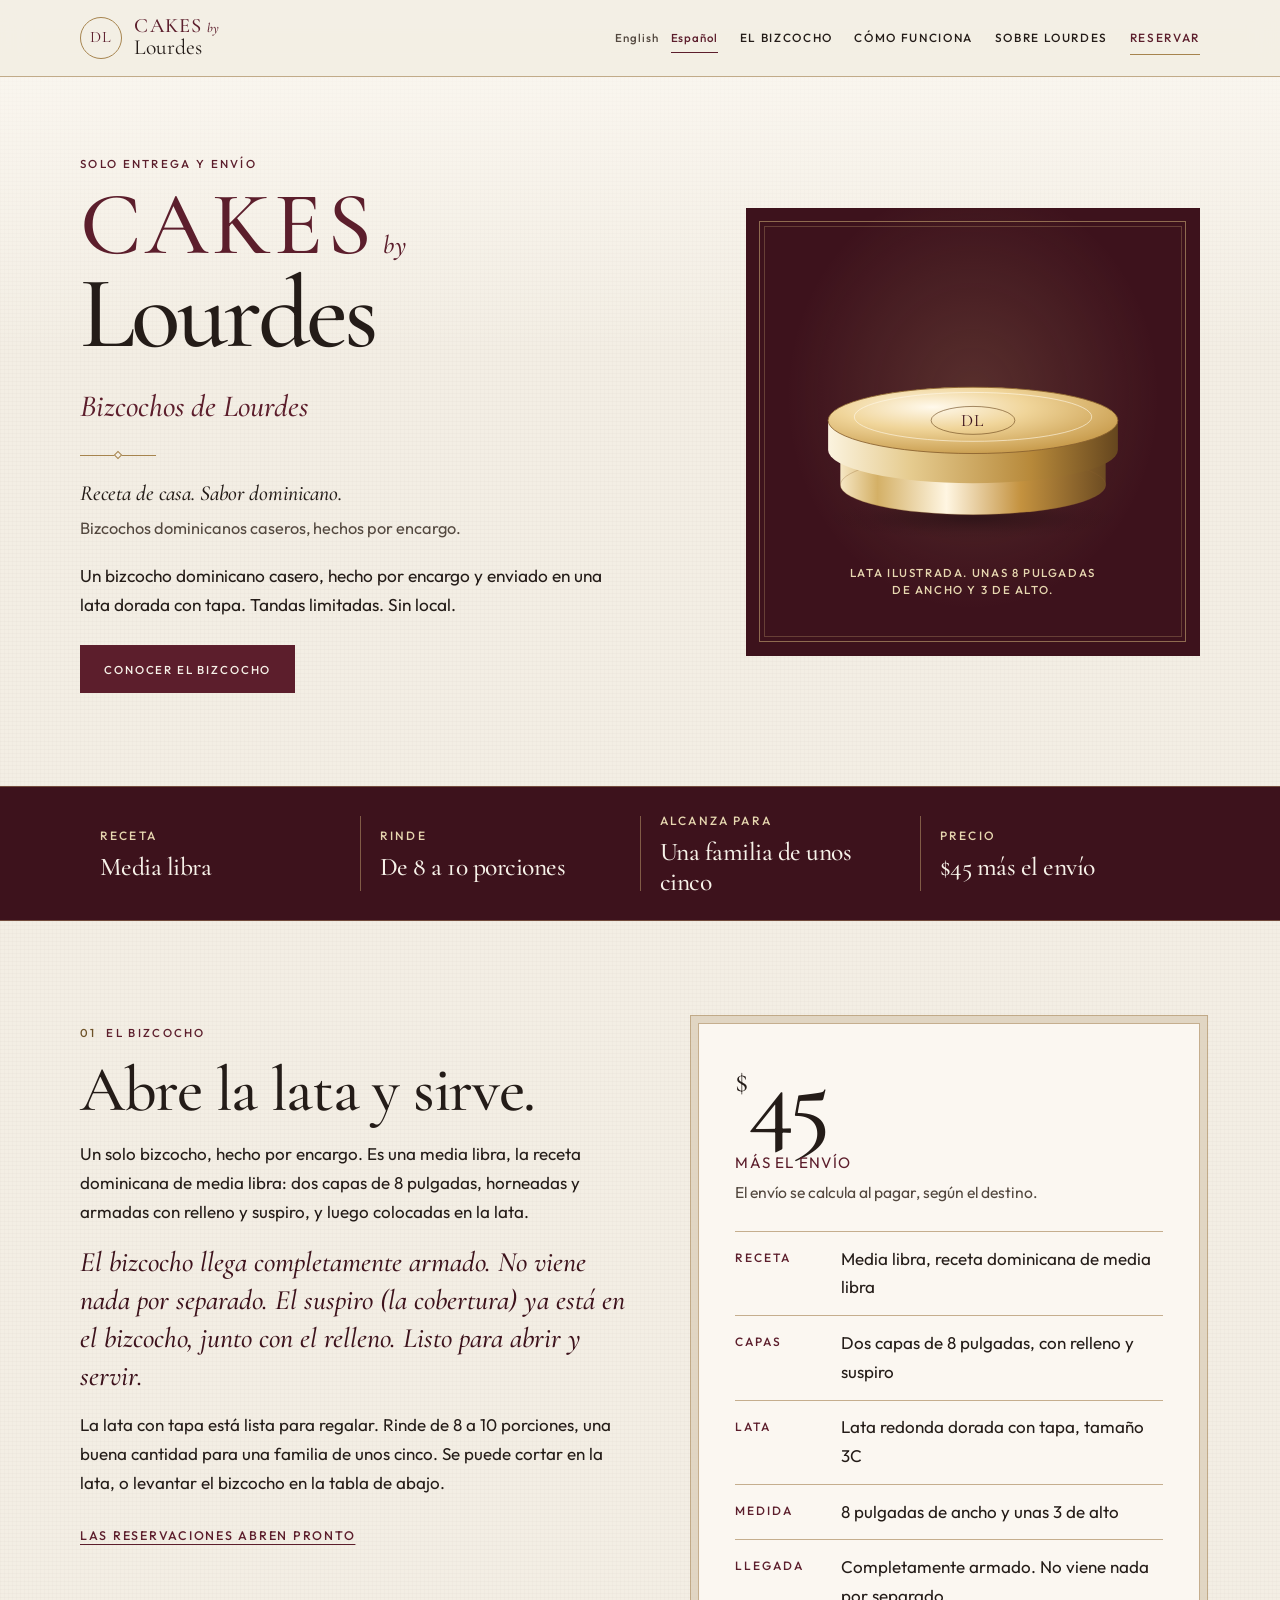
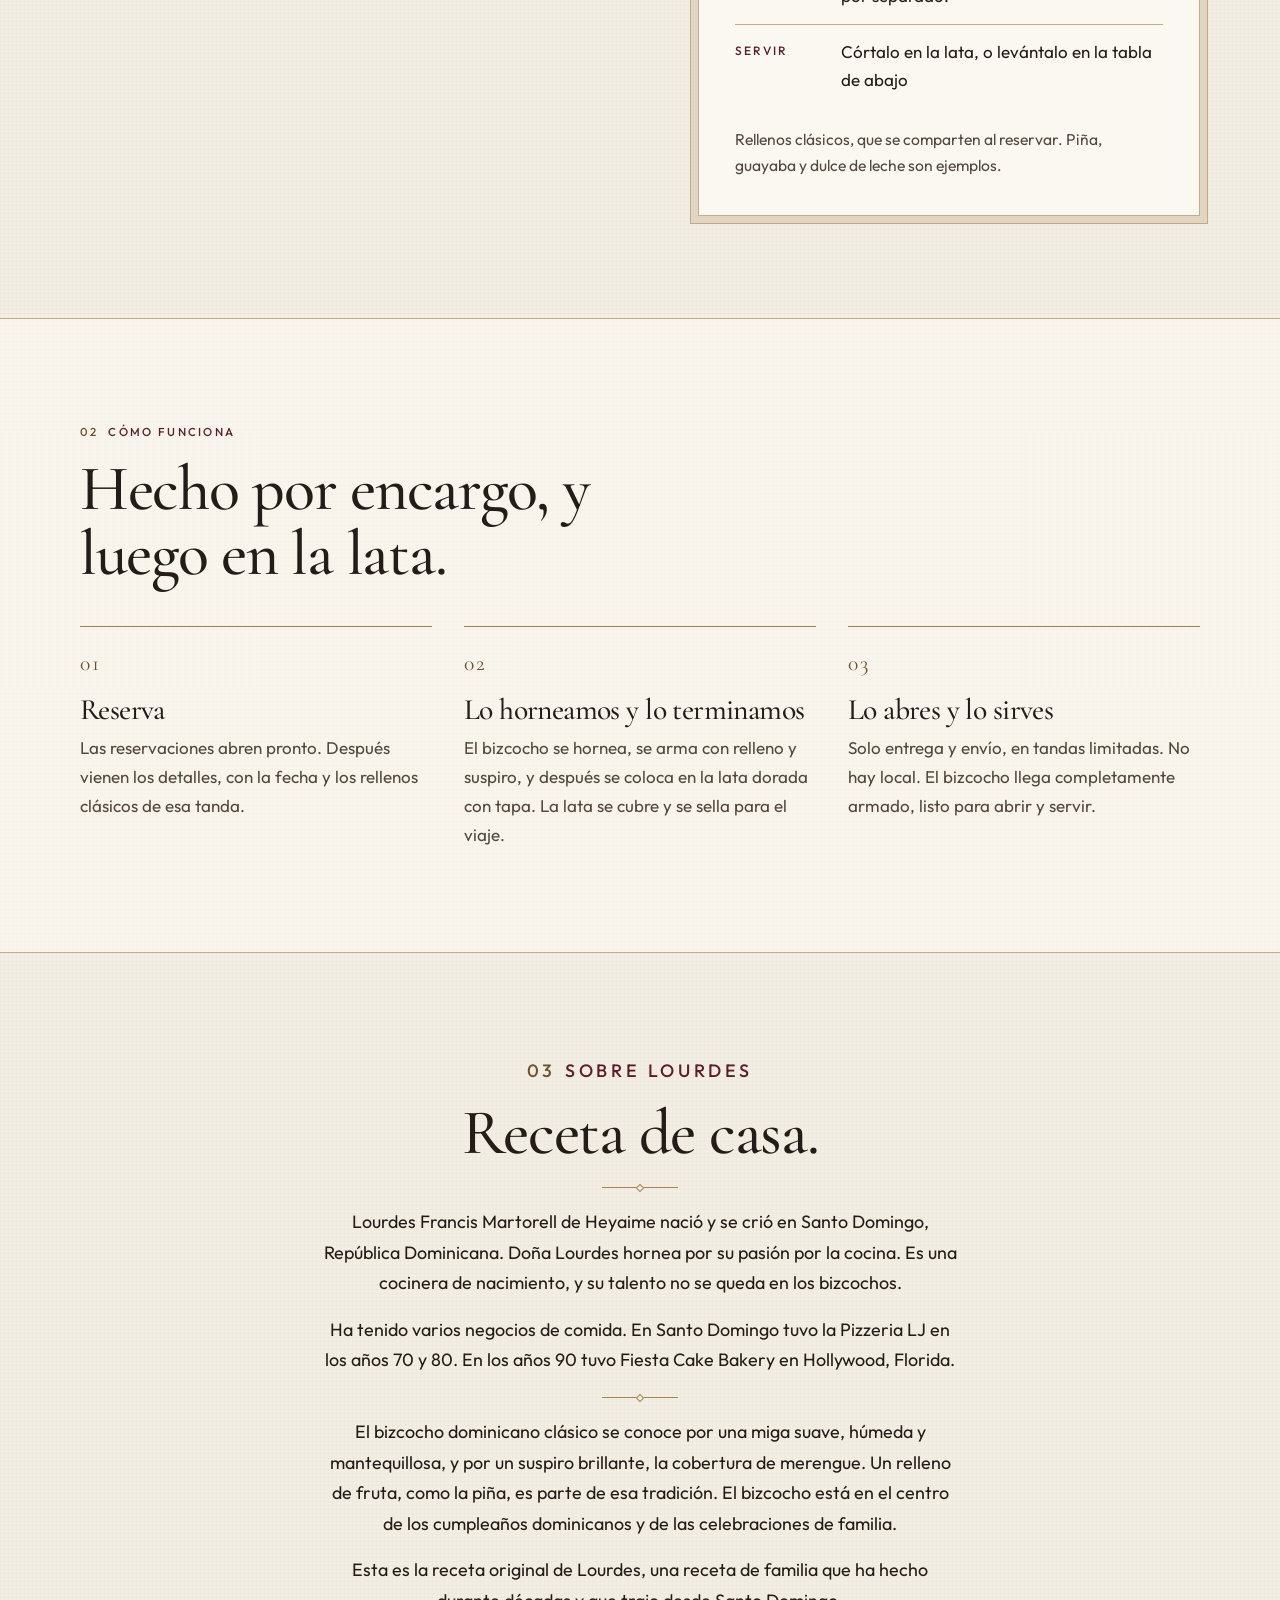
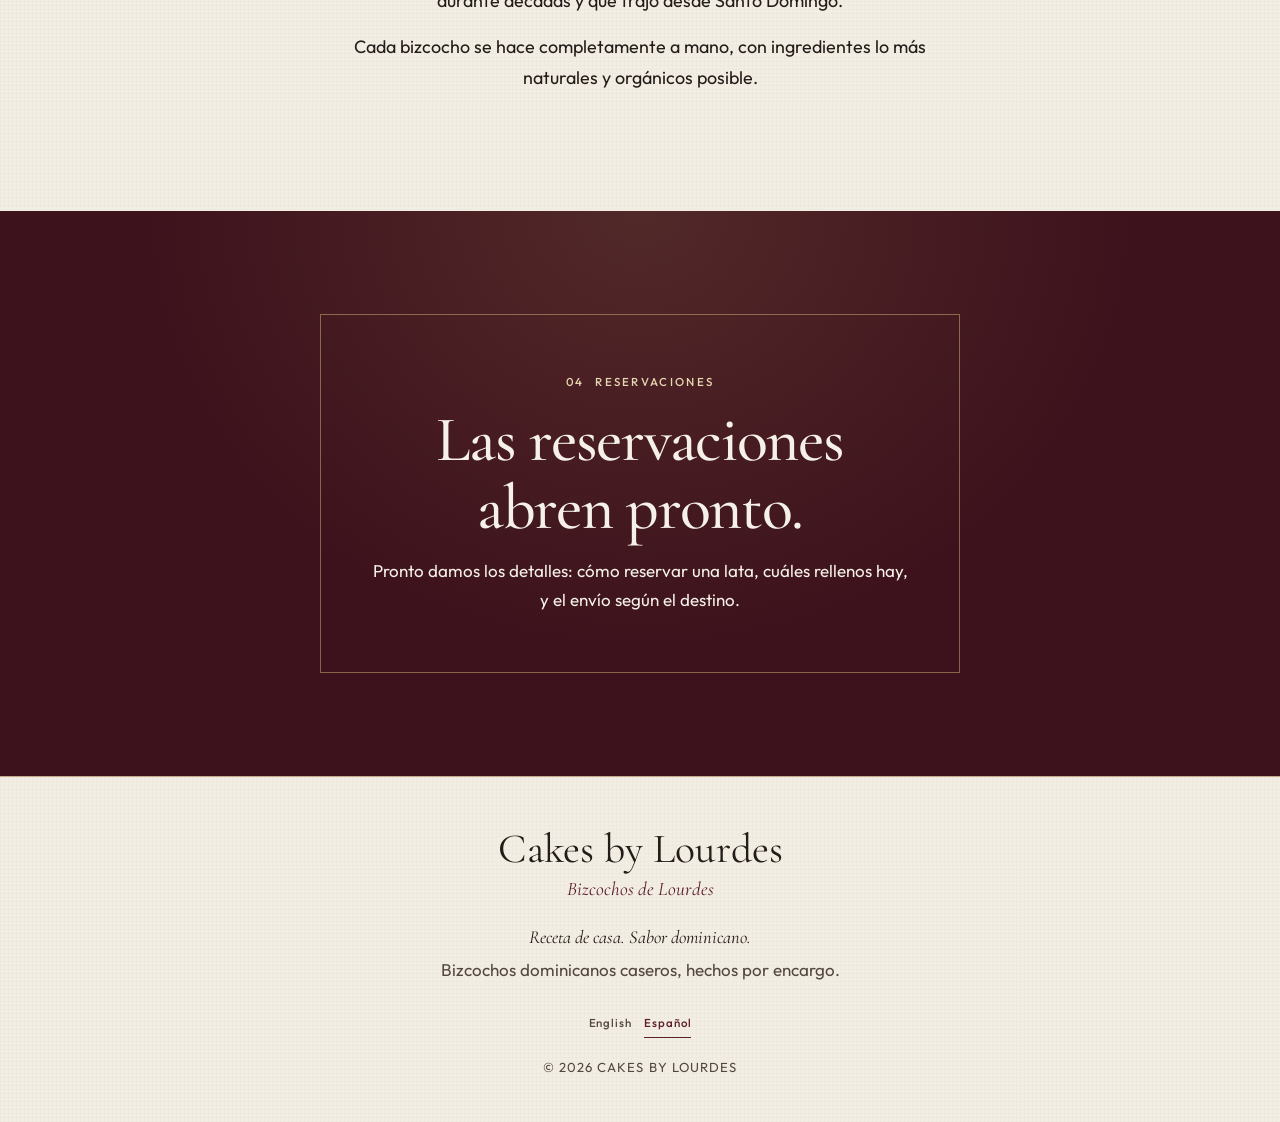
==== es/index.html @ 4746d057 "Let the handmade line follow the recipe without repeating it. The earlier 'family recipe, made with " ====
<!DOCTYPE html>
<html lang="es">
<head>
  <meta charset="utf-8">
  <meta name="viewport" content="width=device-width, initial-scale=1">
  <title>Cakes by Lourdes | Bizcochos dominicanos caseros</title>
  <meta name="description" content="Bizcochos dominicanos caseros, hechos por encargo. Una media libra llega completamente armada en una lata dorada con tapa. $45 más el envío.">
  <link rel="canonical" href="https://cakesbylourdes.salimheyaime.com/es/">
  <link rel="alternate" hreflang="en" href="https://cakesbylourdes.salimheyaime.com/">
  <link rel="alternate" hreflang="es" href="https://cakesbylourdes.salimheyaime.com/es/">
  <link rel="alternate" hreflang="x-default" href="https://cakesbylourdes.salimheyaime.com/">
  <meta property="og:type" content="website">
  <meta property="og:locale" content="es_US">
  <meta property="og:locale:alternate" content="en_US">
  <meta property="og:site_name" content="Cakes by Lourdes">
  <meta property="og:title" content="Cakes by Lourdes">
  <meta property="og:description" content="Bizcochos dominicanos caseros, hechos por encargo. Una media libra llega completamente armada en una lata dorada con tapa. $45 más el envío.">
  <meta property="og:url" content="https://cakesbylourdes.salimheyaime.com/es/">
  <meta property="og:image" content="https://cakesbylourdes.salimheyaime.com/og.png">
  <meta property="og:image:width" content="1200">
  <meta property="og:image:height" content="630">
  <meta property="og:image:alt" content="Cakes by Lourdes, en letra serif sobre una tarjeta color crema y vino. No es una fotografía.">
  <meta name="twitter:card" content="summary_large_image">
  <meta name="twitter:title" content="Cakes by Lourdes">
  <meta name="twitter:description" content="Bizcochos dominicanos caseros, hechos por encargo. Una media libra llega completamente armada en una lata dorada con tapa. $45 más el envío.">
  <meta name="twitter:image" content="https://cakesbylourdes.salimheyaime.com/og.png">
  <meta name="twitter:image:alt" content="Cakes by Lourdes, en letra serif sobre una tarjeta color crema y vino. No es una fotografía.">
  <meta name="theme-color" content="#3d121c">
  <link rel="icon" href="../favicon.svg" type="image/svg+xml">
  <link rel="icon" href="../favicon-32.png" type="image/png" sizes="32x32">
  <link rel="apple-touch-icon" href="../apple-touch-icon.png">
  <link rel="preconnect" href="https://fonts.googleapis.com">
  <link rel="preconnect" href="https://fonts.gstatic.com" crossorigin>
  <link href="https://fonts.googleapis.com/css2?family=Cormorant+Garamond:ital,wght@0,500;0,600;1,500;1,600&family=Outfit:wght@400;500&display=swap" rel="stylesheet">
  <link rel="stylesheet" href="../styles.css">
  <script>document.documentElement.classList.add("js");</script>
</head>
<body>
  <a class="skip" href="#top">Saltar al contenido</a>

  <header class="site-header">
    <div class="wrap header-inner">
      <a class="brand" href="#top">
        <span class="monogram" aria-hidden="true">DL</span>
        <span class="brand-text">
          <span class="brand-kicker"><span class="brand-cakes">Cakes</span> <span class="brand-by">by</span></span>
          <span class="brand-name">Lourdes</span>
        </span>
      </a>
      <nav class="lang-switch" aria-label="Idioma">
        <a href="/" hreflang="en" lang="en">English</a>
        <a href="/es/" hreflang="es" lang="es" aria-current="page">Español</a>
      </nav>
      <button class="nav-toggle" type="button" aria-expanded="false" aria-controls="site-nav">
        <span class="sr-only">Menú</span>
        <svg class="icon-open" viewBox="0 0 24 24" aria-hidden="true">
          <path d="M4 7h16M4 12h16M4 17h16" fill="none" stroke="currentColor" stroke-width="1.4" stroke-linecap="round"/>
        </svg>
        <svg class="icon-close" viewBox="0 0 24 24" aria-hidden="true">
          <path d="M6 6l12 12M18 6L6 18" fill="none" stroke="currentColor" stroke-width="1.4" stroke-linecap="round"/>
        </svg>
      </button>
      <nav id="site-nav" class="site-nav" aria-label="Principal">
        <a href="#cake">El bizcocho</a>
        <a href="#how">Cómo funciona</a>
        <a href="#story">Sobre Lourdes</a>
        <a href="#reserve">Reservar</a>
      </nav>
    </div>
  </header>

  <main id="top" tabindex="-1">
    <section class="hero" aria-labelledby="hero-title">
      <div class="wrap hero-grid">
        <div class="hero-copy">
          <p class="eyebrow">Solo entrega y envío</p>
          <h1 id="hero-title">
            <span class="h1-kicker"><span class="h1-cakes">Cakes</span> <span class="h1-by">by</span></span>
            <span class="h1-name">Lourdes</span>
          </h1>
          <p class="hero-es">Bizcochos de Lourdes</p>
          <div class="rule rule-start" aria-hidden="true"><span></span></div>
          <p class="tagline">
            <span>Receta de casa. Sabor dominicano.</span>
            <span>Bizcochos dominicanos caseros, hechos por encargo.</span>
          </p>
          <p class="lead">Un bizcocho dominicano casero, hecho por encargo y enviado en una lata dorada con tapa. Tandas limitadas. Sin local.</p>
          <p class="hero-cta">
            <a class="btn" href="#cake">Conocer el bizcocho</a>
          </p>
        </div>

        <figure class="tin-stage">
          <svg class="tin" viewBox="0 0 440 320" aria-hidden="true">
            <defs>
              <radialGradient id="ground" cx="50%" cy="50%" r="50%">
                <stop offset="0%" stop-color="#14080c" stop-opacity="0.45"/>
                <stop offset="72%" stop-color="#14080c" stop-opacity="0.06"/>
                <stop offset="100%" stop-color="#14080c" stop-opacity="0"/>
              </radialGradient>
              <linearGradient id="wall" x1="0" y1="0" x2="1" y2="0">
                <stop offset="0%" stop-color="#f6e7c4"/>
                <stop offset="14%" stop-color="#d4b066"/>
                <stop offset="40%" stop-color="#fff6e2"/>
                <stop offset="68%" stop-color="#c4923f"/>
                <stop offset="100%" stop-color="#6d4c22"/>
              </linearGradient>
              <linearGradient id="lidWall" x1="0" y1="0" x2="1" y2="0">
                <stop offset="0%" stop-color="#fbf3df"/>
                <stop offset="28%" stop-color="#e6cc90"/>
                <stop offset="70%" stop-color="#b7893a"/>
                <stop offset="100%" stop-color="#65461e"/>
              </linearGradient>
              <radialGradient id="lidFace" cx="36%" cy="30%" r="78%">
                <stop offset="0%" stop-color="#fff9ec"/>
                <stop offset="42%" stop-color="#f0d59a"/>
                <stop offset="100%" stop-color="#c49645"/>
              </radialGradient>
            </defs>
            <ellipse cx="220" cy="274" rx="170" ry="24" fill="url(#ground)"/>
            <path d="M68 188 A152 34 0 0 1 372 188 L372 236 A152 34 0 0 1 68 236 Z" fill="url(#wall)"/>
            <ellipse cx="220" cy="236" rx="152" ry="34" fill="none" stroke="#8a6230" stroke-opacity="0.35"/>
            <path d="M78 196 Q220 214 362 196" fill="none" stroke="#fff6e4" stroke-opacity="0.28" stroke-width="6"/>
            <ellipse cx="220" cy="188" rx="152" ry="34" fill="#c9a25c"/>
            <ellipse cx="220" cy="188" rx="152" ry="34" fill="none" stroke="#f8edd4" stroke-opacity="0.4"/>
            <path d="M54 162 A166 38 0 0 1 386 162 L386 196 A166 38 0 0 1 54 196 Z" fill="url(#lidWall)"/>
            <ellipse cx="220" cy="162" rx="166" ry="38" fill="url(#lidFace)" stroke="#8a6230" stroke-width="1"/>
            <ellipse cx="220" cy="158" rx="136" ry="28" fill="none" stroke="#fff8ea" stroke-opacity="0.7"/>
            <ellipse cx="220" cy="162" rx="48" ry="16" fill="none" stroke="#6b471c" stroke-opacity="0.7"/>
            <text x="220" y="168" text-anchor="middle" font-family="Cormorant Garamond, Georgia, serif" font-size="20" fill="#3d121c" letter-spacing="1.5">DL</text>
          </svg>
          <figcaption>Lata ilustrada. Unas 8 pulgadas de ancho y 3 de alto.</figcaption>
        </figure>
      </div>
    </section>

    <section class="glance" aria-label="De un vistazo">
      <ul>
        <li>
          <span>Receta</span>
          <strong>Media libra</strong>
        </li>
        <li>
          <span>Rinde</span>
          <strong>De 8 a 10 porciones</strong>
        </li>
        <li>
          <span>Alcanza para</span>
          <strong>Una familia de unos cinco</strong>
        </li>
        <li>
          <span>Precio</span>
          <strong>$45 más el envío</strong>
        </li>
      </ul>
    </section>

    <section id="cake" class="section" aria-labelledby="cake-title">
      <div class="wrap cake-grid">
        <div class="prose">
          <p class="eyebrow"><span class="idx">01</span> El bizcocho</p>
          <h2 id="cake-title">Abre la lata y sirve.</h2>
          <p>Un solo bizcocho, hecho por encargo. Es una media libra, la receta dominicana de media libra: dos capas de 8 pulgadas, horneadas y armadas con relleno y suspiro, y luego colocadas en la lata.</p>
          <p class="pull">El bizcocho llega completamente armado. No viene nada por separado. El suspiro (la cobertura) ya está en el bizcocho, junto con el relleno. Listo para abrir y servir.</p>
          <p>La lata con tapa está lista para regalar. Rinde de 8 a 10 porciones, una buena cantidad para una familia de unos cinco. Se puede cortar en la lata, o levantar el bizcocho en la tabla de abajo.</p>
          <p class="next-link"><a href="#reserve">Las reservaciones abren pronto</a></p>
        </div>

        <aside class="menu-card" aria-label="Precio y detalles">
          <p class="price">
            <span class="price-currency">$</span><span class="price-amount">45</span>
          </p>
          <p class="price-plus">más el envío</p>
          <p class="price-note">El envío se calcula al pagar, según el destino.</p>
          <dl class="specs">
            <div>
              <dt>Receta</dt>
              <dd>Media libra, receta dominicana de media libra</dd>
            </div>
            <div>
              <dt>Capas</dt>
              <dd>Dos capas de 8 pulgadas, con relleno y suspiro</dd>
            </div>
            <div>
              <dt>Lata</dt>
              <dd>Lata redonda dorada con tapa, tamaño 3C</dd>
            </div>
            <div>
              <dt>Medida</dt>
              <dd>8 pulgadas de ancho y unas 3 de alto</dd>
            </div>
            <div>
              <dt>Llegada</dt>
              <dd>Completamente armado. No viene nada por separado.</dd>
            </div>
            <div>
              <dt>Servir</dt>
              <dd>Córtalo en la lata, o levántalo en la tabla de abajo</dd>
            </div>
          </dl>
          <p class="fillings">Rellenos clásicos, que se comparten al reservar. Piña, guayaba y dulce de leche son ejemplos.</p>
        </aside>
      </div>
    </section>

    <section id="how" class="section section-how" aria-labelledby="how-title">
      <div class="wrap">
        <p class="eyebrow"><span class="idx">02</span> Cómo funciona</p>
        <h2 id="how-title">Hecho por encargo, y luego en la lata.</h2>
        <ol class="steps">
          <li>
            <span class="step-num">01</span>
            <h3>Reserva</h3>
            <p>Las reservaciones abren pronto. Después vienen los detalles, con la fecha y los rellenos clásicos de esa tanda.</p>
          </li>
          <li>
            <span class="step-num">02</span>
            <h3>Lo horneamos y lo terminamos</h3>
            <p>El bizcocho se hornea, se arma con relleno y suspiro, y después se coloca en la lata dorada con tapa. La lata se cubre y se sella para el viaje.</p>
          </li>
          <li>
            <span class="step-num">03</span>
            <h3>Lo abres y lo sirves</h3>
            <p>Solo entrega y envío, en tandas limitadas. No hay local. El bizcocho llega completamente armado, listo para abrir y servir.</p>
          </li>
        </ol>
      </div>
    </section>

    <section id="story" class="section section-story" aria-labelledby="story-title">
      <div class="wrap story-inner">
        <p class="eyebrow"><span class="idx">03</span> Sobre Lourdes</p>
        <h2 id="story-title">Receta de casa.</h2>
        <div class="rule" aria-hidden="true"><span></span></div>
        <p>Lourdes Francis Martorell de Heyaime nació y se crió en Santo Domingo, República Dominicana. Doña Lourdes hornea por su pasión por la cocina. Es una cocinera de nacimiento, y su talento no se queda en los bizcochos.</p>
        <p>Ha tenido varios negocios de comida. En Santo Domingo tuvo la Pizzeria LJ en los años 70 y 80. En los años 90 tuvo Fiesta Cake Bakery en Hollywood, Florida.</p>
        <div class="rule" aria-hidden="true"><span></span></div>
        <p>El bizcocho dominicano clásico se conoce por una miga suave, húmeda y mantequillosa, y por un suspiro brillante, la cobertura de merengue. Un relleno de fruta, como la piña, es parte de esa tradición. El bizcocho está en el centro de los cumpleaños dominicanos y de las celebraciones de familia.</p>
        <p>Esta es la receta original de Lourdes, una receta de familia que ha hecho durante décadas y que trajo desde Santo Domingo.</p>
        <p>Cada bizcocho se hace completamente a mano, con ingredientes lo más naturales y orgánicos posible.</p>
      </div>
    </section>

    <section id="reserve" class="reserve" aria-labelledby="reserve-title">
      <div class="wrap">
        <div class="reserve-card">
          <p class="eyebrow"><span class="idx">04</span> Reservaciones</p>
          <h2 id="reserve-title">Las reservaciones<br>abren pronto.</h2>
          <p>Pronto damos los detalles: cómo reservar una lata, cuáles rellenos hay, y el envío según el destino.</p>
        </div>
      </div>
    </section>
  </main>

  <footer class="site-footer">
    <div class="wrap footer-inner">
      <p class="footer-brand">Cakes by Lourdes</p>
      <p class="footer-es">Bizcochos de Lourdes</p>
      <p class="footer-tag">
        <span>Receta de casa. Sabor dominicano.</span>
        <span>Bizcochos dominicanos caseros, hechos por encargo.</span>
      </p>
      <nav class="lang-switch lang-switch-footer" aria-label="Idioma">
        <a href="/" hreflang="en" lang="en">English</a>
        <a href="/es/" hreflang="es" lang="es" aria-current="page">Español</a>
      </nav>
      <p class="legal">© 2026 Cakes by Lourdes</p>
    </div>
  </footer>

  <script src="../main.js" defer></script>
</body>
</html>
---- styles.css ----
:root {
  --ivory: #f3eee4;
  --ivory-deep: #e8e0d2;
  --paper: #fbf7f1;
  --wine: #5c1e2c;
  --wine-deep: #3d121c;
  --ink: #241c18;
  --muted: #53483f;
  --gold-text: #6e5228;
  --line: rgba(154, 116, 62, 0.55);
  --gold-line: #a6844e;
  --cream: #f6f1e8;
  --champagne: #e7d7b0;
  --serif: "Cormorant Garamond", "Palatino Linotype", Palatino, "Times New Roman", serif;
  --sans: "Outfit", "Avenir Next", "Segoe UI", sans-serif;
  --header: 4.75rem;
  color-scheme: light;
}

*,
*::before,
*::after {
  box-sizing: border-box;
}

html {
  scroll-behavior: smooth;
  scroll-padding-top: calc(var(--header) + 0.75rem);
}

body {
  margin: 0;
  font-family: var(--sans);
  font-size: 1.0625rem;
  font-weight: 400;
  line-height: 1.7;
  color: var(--ink);
  background-color: var(--ivory);
  background-image:
    linear-gradient(180deg, rgba(255, 252, 247, 0.7), rgba(243, 238, 228, 0) 22rem),
    repeating-linear-gradient(0deg, rgba(61, 18, 28, 0.018) 0 1px, transparent 1px 4px),
    repeating-linear-gradient(90deg, rgba(61, 18, 28, 0.014) 0 1px, transparent 1px 4px);
  -webkit-font-smoothing: antialiased;
}

img,
svg {
  max-width: 100%;
}

h1, h2, h3, p {
  margin-top: 0;
}

h1, h2, h3 {
  font-family: var(--serif);
  font-weight: 500;
  letter-spacing: -0.02em;
  line-height: 1.02;
  color: var(--ink);
}

h2 {
  font-size: clamp(2.5rem, 5vw, 4rem);
  margin-bottom: 1.1rem;
}

h3 {
  font-size: 1.85rem;
  margin-bottom: 0.55rem;
}

p {
  margin-bottom: 1rem;
}

a {
  color: var(--wine);
}

:focus-visible {
  outline: 2px solid var(--wine-deep);
  outline-offset: 3px;
}

::selection {
  background: var(--wine);
  color: var(--cream);
}

.skip {
  position: absolute;
  left: 1rem;
  top: -4rem;
  z-index: 80;
  background: var(--wine-deep);
  color: var(--cream);
  padding: 0.65rem 1rem;
  text-decoration: none;
}

.skip:focus {
  top: 0.75rem;
}

.sr-only {
  position: absolute;
  width: 1px;
  height: 1px;
  padding: 0;
  margin: -1px;
  overflow: hidden;
  clip: rect(0, 0, 0, 0);
  white-space: nowrap;
  border: 0;
}

.wrap {
  width: min(1120px, calc(100% - 3rem));
  margin-inline: auto;
}

.eyebrow {
  display: flex;
  align-items: center;
  gap: 0.7rem;
  margin: 0 0 0.9rem;
  font-family: var(--sans);
  font-size: 0.72rem;
  font-weight: 500;
  letter-spacing: 0.2em;
  text-transform: uppercase;
  color: var(--wine);
}

.idx {
  color: var(--gold-text);
  letter-spacing: 0.14em;
}

.rule {
  display: flex;
  justify-content: center;
  margin: 1.35rem 0 1.2rem;
}

.rule-start {
  justify-content: flex-start;
}

.rule span {
  position: relative;
  display: block;
  width: 4.75rem;
  height: 1px;
  background: var(--gold-line);
}

.rule span::after {
  content: "";
  position: absolute;
  left: 50%;
  top: 50%;
  width: 6px;
  height: 6px;
  border: 1px solid var(--gold-line);
  background: var(--ivory);
  transform: translate(-50%, -50%) rotate(45deg);
}

.site-header {
  position: sticky;
  top: 0;
  z-index: 40;
  min-height: var(--header);
  background: rgba(243, 238, 228, 0.94);
  backdrop-filter: blur(14px);
  border-bottom: 1px solid var(--line);
}

.header-inner {
  position: relative;
  display: flex;
  align-items: center;
  justify-content: flex-start;
  gap: 1rem 1.35rem;
  min-height: var(--header);
}

.brand {
  display: flex;
  align-items: center;
  gap: 0.75rem;
  margin-right: auto;
  color: inherit;
  text-decoration: none;
}

.lang-switch {
  display: flex;
  align-items: baseline;
  gap: 0.75rem;
}

.lang-switch a {
  color: var(--muted);
  text-decoration: none;
  font-size: 0.72rem;
  font-weight: 500;
  letter-spacing: 0.08em;
  padding: 0.35rem 0;
}

.lang-switch a:hover,
.lang-switch a[aria-current="page"] {
  color: var(--wine);
}

.lang-switch a[aria-current="page"] {
  box-shadow: inset 0 -1px 0 var(--wine);
}

.lang-switch-footer {
  justify-content: center;
  margin: 0 0 1.15rem;
}

.monogram {
  display: grid;
  place-items: center;
  width: 2.65rem;
  height: 2.65rem;
  border: 1px solid var(--gold-line);
  border-radius: 50%;
  font-family: var(--serif);
  font-size: 1rem;
  letter-spacing: 0.06em;
  color: var(--wine);
  flex: none;
}

.brand-text {
  display: flex;
  flex-direction: column;
  line-height: 1;
}

.brand-kicker {
  display: flex;
  align-items: baseline;
  gap: 0.28rem;
  margin-bottom: 0.12rem;
  color: var(--wine);
  white-space: nowrap;
}

.brand-cakes {
  font-family: var(--serif);
  font-size: 1.28rem;
  font-weight: 500;
  letter-spacing: 0.06em;
  line-height: 0.9;
  text-transform: uppercase;
}

.brand-by {
  font-family: var(--serif);
  font-style: italic;
  font-weight: 500;
  font-size: 0.82rem;
  letter-spacing: 0.02em;
}

.brand-name {
  font-family: var(--serif);
  font-size: 1.35rem;
  color: var(--ink);
}

.nav-toggle {
  display: none;
  align-items: center;
  justify-content: center;
  width: 2.75rem;
  height: 2.75rem;
  padding: 0;
  border: 1px solid var(--line);
  background: transparent;
  color: var(--ink);
  cursor: pointer;
}

.nav-toggle svg {
  width: 1.35rem;
  height: 1.35rem;
}

.nav-toggle .icon-close {
  display: none;
}

.nav-toggle[aria-expanded="true"] .icon-open {
  display: none;
}

.nav-toggle[aria-expanded="true"] .icon-close {
  display: block;
}

.site-nav {
  display: flex;
  flex-wrap: wrap;
  align-items: center;
  gap: 0.35rem 1.35rem;
}

.site-nav a {
  color: var(--ink);
  text-decoration: none;
  font-size: 0.74rem;
  font-weight: 500;
  letter-spacing: 0.14em;
  text-transform: uppercase;
  padding: 0.45rem 0;
  background-image: linear-gradient(var(--gold-line), var(--gold-line));
  background-repeat: no-repeat;
  background-position: 0 100%;
  background-size: 0 1px;
  transition: background-size 0.2s ease, color 0.2s ease;
}

.site-nav a:hover,
.site-nav a[aria-current="true"] {
  color: var(--wine);
  background-size: 100% 1px;
}

.hero {
  padding: clamp(2.75rem, 6vw, 5.25rem) 0 clamp(3rem, 6vw, 5rem);
}

.hero-grid {
  display: grid;
  grid-template-columns: minmax(0, 1.15fr) minmax(280px, 0.85fr);
  gap: clamp(2rem, 4vw, 4.5rem);
  align-items: center;
}

.h1-kicker {
  display: flex;
  align-items: baseline;
  gap: 0.45rem;
  margin: 0 0 0.28rem;
  color: var(--wine);
}

.h1-cakes {
  font-family: var(--serif);
  font-weight: 500;
  font-size: clamp(3.35rem, 7vw, 5.6rem);
  line-height: 0.82;
  letter-spacing: 0.045em;
  text-transform: uppercase;
}

.h1-by {
  font-family: var(--serif);
  font-style: italic;
  font-weight: 500;
  font-size: clamp(1.2rem, 2vw, 1.65rem);
  letter-spacing: 0.04em;
}

.h1-name {
  display: block;
  font-weight: 500;
  font-size: clamp(4.4rem, 8vw, 7.15rem);
  line-height: 0.92;
  letter-spacing: -0.035em;
}

.hero-es {
  margin: 1rem 0 0;
  font-family: var(--serif);
  font-style: italic;
  font-weight: 500;
  font-size: clamp(1.35rem, 2vw, 1.8rem);
  color: var(--wine);
}

.tagline {
  display: grid;
  gap: 0.2rem;
  margin-bottom: 1.15rem;
}

.tagline span:first-child {
  font-family: var(--serif);
  font-style: italic;
  font-weight: 500;
  font-size: 1.35rem;
  color: var(--ink);
}

.tagline span:last-child {
  color: var(--muted);
  font-size: 1.02rem;
}

.lead {
  max-width: 34rem;
  margin-bottom: 1.6rem;
  font-size: 1.08rem;
}

.btn {
  display: inline-flex;
  align-items: center;
  justify-content: center;
  min-height: 3rem;
  padding: 0.8rem 1.45rem;
  background: var(--wine);
  color: var(--cream);
  border: 1px solid var(--wine);
  text-decoration: none;
  font-size: 0.72rem;
  font-weight: 500;
  letter-spacing: 0.16em;
  text-transform: uppercase;
}

.btn:hover {
  background: var(--wine-deep);
  border-color: var(--wine-deep);
  color: var(--cream);
}

.tin-stage {
  position: relative;
  display: flex;
  flex-direction: column;
  align-items: center;
  justify-content: center;
  gap: 0.35rem;
  min-height: 28rem;
  margin: 0;
  padding: 2.4rem 1.25rem 1.5rem;
  background:
    radial-gradient(ellipse at 50% 42%, rgba(212, 181, 122, 0.18), transparent 58%),
    var(--wine-deep);
  color: var(--cream);
}

.tin-stage::before,
.tin-stage::after {
  content: "";
  position: absolute;
  pointer-events: none;
  border: 1px solid rgba(212, 181, 122, 0.55);
}

.tin-stage::before {
  inset: 0.85rem;
}

.tin-stage::after {
  inset: 1.15rem;
  border-color: rgba(212, 181, 122, 0.28);
}

.tin {
  width: min(100%, 24rem);
  height: auto;
  position: relative;
  z-index: 1;
}

.tin-stage figcaption {
  position: relative;
  z-index: 1;
  margin: 0;
  max-width: 16rem;
  text-align: center;
  font-size: 0.72rem;
  font-weight: 500;
  letter-spacing: 0.14em;
  text-transform: uppercase;
  line-height: 1.5;
  color: var(--champagne);
}

.glance {
  background: var(--wine-deep);
  color: var(--cream);
  border-top: 1px solid rgba(212, 181, 122, 0.35);
  border-bottom: 1px solid rgba(212, 181, 122, 0.35);
}

.glance ul {
  width: min(1120px, calc(100% - 3rem));
  margin: 0 auto;
  padding: 0;
  list-style: none;
  display: grid;
  grid-template-columns: repeat(4, minmax(0, 1fr));
}

.glance li {
  position: relative;
  display: grid;
  align-content: center;
  gap: 0.35rem;
  min-height: 7.5rem;
  padding: 1.5rem 1.25rem;
}

.glance li + li::before {
  content: "";
  position: absolute;
  left: 0;
  top: 22%;
  bottom: 22%;
  width: 1px;
  background: rgba(212, 181, 122, 0.45);
}

.glance span {
  font-size: 0.75rem;
  font-weight: 500;
  letter-spacing: 0.18em;
  text-transform: uppercase;
  color: var(--champagne);
}

.glance strong {
  font-family: var(--serif);
  font-size: clamp(1.45rem, 2vw, 1.85rem);
  font-weight: 500;
  letter-spacing: -0.02em;
  line-height: 1.15;
}

.section {
  padding: clamp(4.25rem, 8vw, 6.75rem) 0;
}

.cake-grid {
  display: grid;
  grid-template-columns: minmax(0, 1.05fr) minmax(280px, 0.95fr);
  gap: clamp(2rem, 5vw, 4.5rem);
  align-items: start;
}

.prose p {
  max-width: 38rem;
}

.pull {
  font-family: var(--serif);
  font-style: italic;
  font-weight: 500;
  font-size: clamp(1.45rem, 2.2vw, 1.8rem);
  line-height: 1.35;
  color: var(--wine-deep);
}

.next-link {
  margin-top: 1.4rem;
  margin-bottom: 0;
}

.next-link a {
  font-size: 0.78rem;
  font-weight: 500;
  letter-spacing: 0.14em;
  text-transform: uppercase;
  text-underline-offset: 0.35em;
}

.menu-card {
  background: var(--paper);
  border: 1px solid var(--line);
  padding: clamp(1.5rem, 3vw, 2.25rem);
  box-shadow: 0 0 0 7px rgba(243, 238, 228, 0.65), 0 0 0 8px var(--line);
}

.price {
  display: flex;
  align-items: flex-start;
  margin: 0;
  color: var(--ink);
  line-height: 0.8;
}

.price-currency {
  margin-top: 0.45rem;
  font-family: var(--serif);
  font-size: 2rem;
}

.price-amount {
  font-family: var(--serif);
  font-weight: 500;
  font-size: clamp(5rem, 8vw, 6.5rem);
  letter-spacing: -0.04em;
}

.price-plus {
  margin: 0.45rem 0 0.2rem;
  font-size: 0.95rem;
  letter-spacing: 0.08em;
  text-transform: uppercase;
  color: var(--wine);
}

.price-note,
.fillings {
  color: var(--muted);
  font-size: 0.98rem;
}

.price-note {
  margin-bottom: 1.25rem;
  padding-bottom: 0.35rem;
}

.specs {
  margin: 0 0 1.1rem;
}

.specs div {
  display: grid;
  grid-template-columns: 5.6rem minmax(0, 1fr);
  gap: 0.75rem 1rem;
  padding: 0.8rem 0;
  border-top: 1px solid var(--line);
}

.specs dt {
  margin: 0;
  padding-top: 0.2rem;
  font-size: 0.75rem;
  font-weight: 500;
  letter-spacing: 0.16em;
  text-transform: uppercase;
  color: var(--wine);
}

.specs dd {
  margin: 0;
}

.fillings {
  margin: 0;
}

.section-how {
  background: rgba(255, 252, 247, 0.45);
  border-top: 1px solid var(--line);
  border-bottom: 1px solid var(--line);
}

.section-how h2 {
  max-width: 16ch;
}

.steps {
  list-style: none;
  margin: 2.5rem 0 0;
  padding: 0;
  display: grid;
  grid-template-columns: repeat(3, minmax(0, 1fr));
  gap: 1.5rem 2rem;
}

.steps li {
  margin: 0;
  padding-top: 1.1rem;
  border-top: 1px solid var(--gold-line);
}

.step-num {
  display: block;
  margin-bottom: 0.85rem;
  font-family: var(--serif);
  font-size: 1.35rem;
  letter-spacing: 0.08em;
  color: var(--gold-text);
}

.steps p {
  margin: 0;
  color: var(--muted);
}

.section-story {
  text-align: center;
}

.story-inner {
  width: min(40rem, calc(100% - 3rem));
}

.story-inner .eyebrow {
  justify-content: center;
}

.story-inner p {
  font-size: 1.12rem;
}

.story-es {
  margin-bottom: 0;
  font-family: var(--serif);
  font-style: italic;
  font-weight: 500;
  font-size: 1.65rem;
  color: var(--wine);
}

.reserve {
  background:
    radial-gradient(ellipse at 50% 0%, rgba(212, 181, 122, 0.14), transparent 55%),
    var(--wine-deep);
  color: var(--cream);
  padding: clamp(4.25rem, 8vw, 6.75rem) 0;
}

.reserve :focus-visible {
  outline-color: var(--cream);
}

.reserve-card {
  width: min(40rem, 100%);
  margin-inline: auto;
  text-align: center;
  border: 1px solid rgba(212, 181, 122, 0.5);
  padding: clamp(2.2rem, 5vw, 3.6rem) clamp(1.3rem, 4vw, 3rem);
}

.reserve .eyebrow {
  justify-content: center;
  color: var(--champagne);
}

.reserve .idx {
  color: var(--champagne);
}

.reserve h2,
.reserve p {
  color: var(--cream);
}

.reserve h2 {
  margin-bottom: 1rem;
  line-height: 1.05;
}

.reserve-card p:last-child {
  margin-bottom: 0;
}

.site-footer {
  padding: 3.25rem 0 2.75rem;
  text-align: center;
  border-top: 1px solid var(--line);
}

.footer-brand {
  margin-bottom: 0.2rem;
  font-family: var(--serif);
  font-size: clamp(2rem, 4vw, 2.6rem);
  line-height: 1;
  color: var(--ink);
}

.footer-es {
  margin-bottom: 1rem;
  font-family: var(--serif);
  font-style: italic;
  font-size: 1.2rem;
  color: var(--wine);
}

.footer-tag {
  display: grid;
  gap: 0.15rem;
  margin-bottom: 1.4rem;
  color: var(--muted);
}

.footer-tag span:first-child {
  font-family: var(--serif);
  font-style: italic;
  font-size: 1.15rem;
  color: var(--ink);
}

.legal {
  margin: 0;
  font-size: 0.82rem;
  letter-spacing: 0.08em;
  text-transform: uppercase;
  color: var(--muted);
}

@media (max-width: 900px) {
  .hero-grid,
  .cake-grid,
  .steps {
    grid-template-columns: 1fr;
  }

  .glance ul {
    grid-template-columns: 1fr 1fr;
  }

  .glance li:nth-child(odd)::before {
    display: none;
  }

  .glance li:nth-child(n + 3) {
    border-top: 1px solid rgba(212, 181, 122, 0.35);
  }

  .tin-stage {
    min-height: 22rem;
  }

  .section-how h2 {
    max-width: none;
  }
}

html[lang="es"] .hero-es {
  font-size: clamp(1.55rem, 2.4vw, 2.1rem);
}

html[lang="es"] .section-how h2 {
  max-width: 20ch;
}

@media (max-width: 760px) {
  .header-inner {
    flex-wrap: wrap;
  }

  .lang-switch:not(.lang-switch-footer) {
    order: 3;
    flex: 1 0 100%;
    padding: 0.15rem 0 0.7rem;
  }

  .js .nav-toggle {
    display: inline-flex;
    order: 2;
  }

  .js .site-nav {
    display: none;
    position: absolute;
    left: 0;
    right: 0;
    top: 100%;
    flex-direction: column;
    align-items: stretch;
    gap: 0;
    padding: 0.35rem 1.5rem 1rem;
    background: rgba(243, 238, 228, 0.98);
    border-bottom: 1px solid var(--line);
  }

  .js .site-nav.is-open {
    display: flex;
  }

  .js .site-nav a {
    padding: 0.9rem 0;
    border-top: 1px solid rgba(154, 116, 62, 0.35);
  }
}

@media (max-width: 560px) {
  .wrap,
  .glance ul,
  .story-inner {
    width: min(1120px, calc(100% - 2rem));
  }

  .h1-name {
    font-size: clamp(3.7rem, 20vw, 4.8rem);
  }

  .h1-cakes {
    font-size: clamp(2.85rem, 15vw, 3.6rem);
  }

  .brand-cakes {
    font-size: 1.15rem;
  }

  .glance ul {
    grid-template-columns: 1fr;
  }

  .glance li + li::before {
    display: none;
  }

  .glance li + li {
    border-top: 1px solid rgba(212, 181, 122, 0.35);
  }

  .specs div {
    grid-template-columns: 1fr;
    gap: 0.2rem;
  }

  .menu-card {
    box-shadow: 0 0 0 5px rgba(243, 238, 228, 0.65), 0 0 0 6px var(--line);
  }
}

@media (prefers-reduced-motion: reduce) {
  html {
    scroll-behavior: auto;
  }

  .site-nav a {
    transition: none;
  }
}
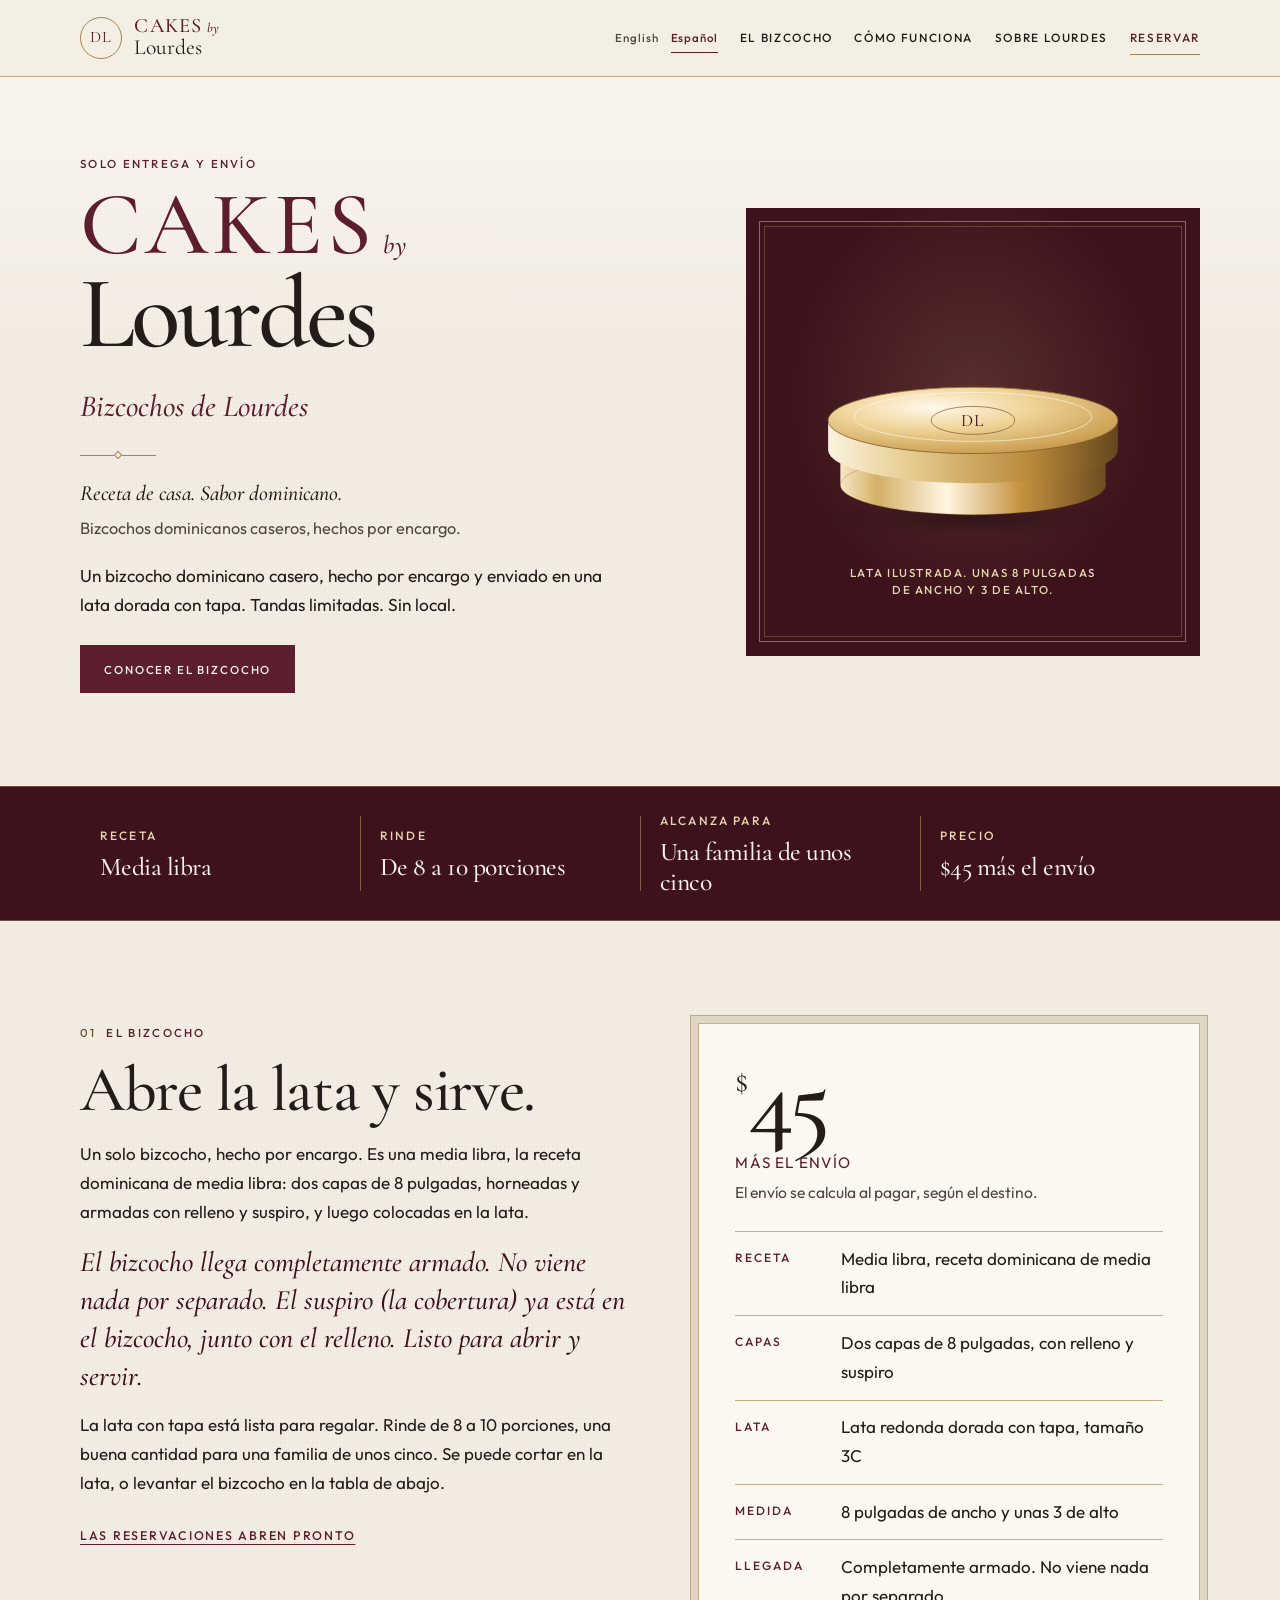
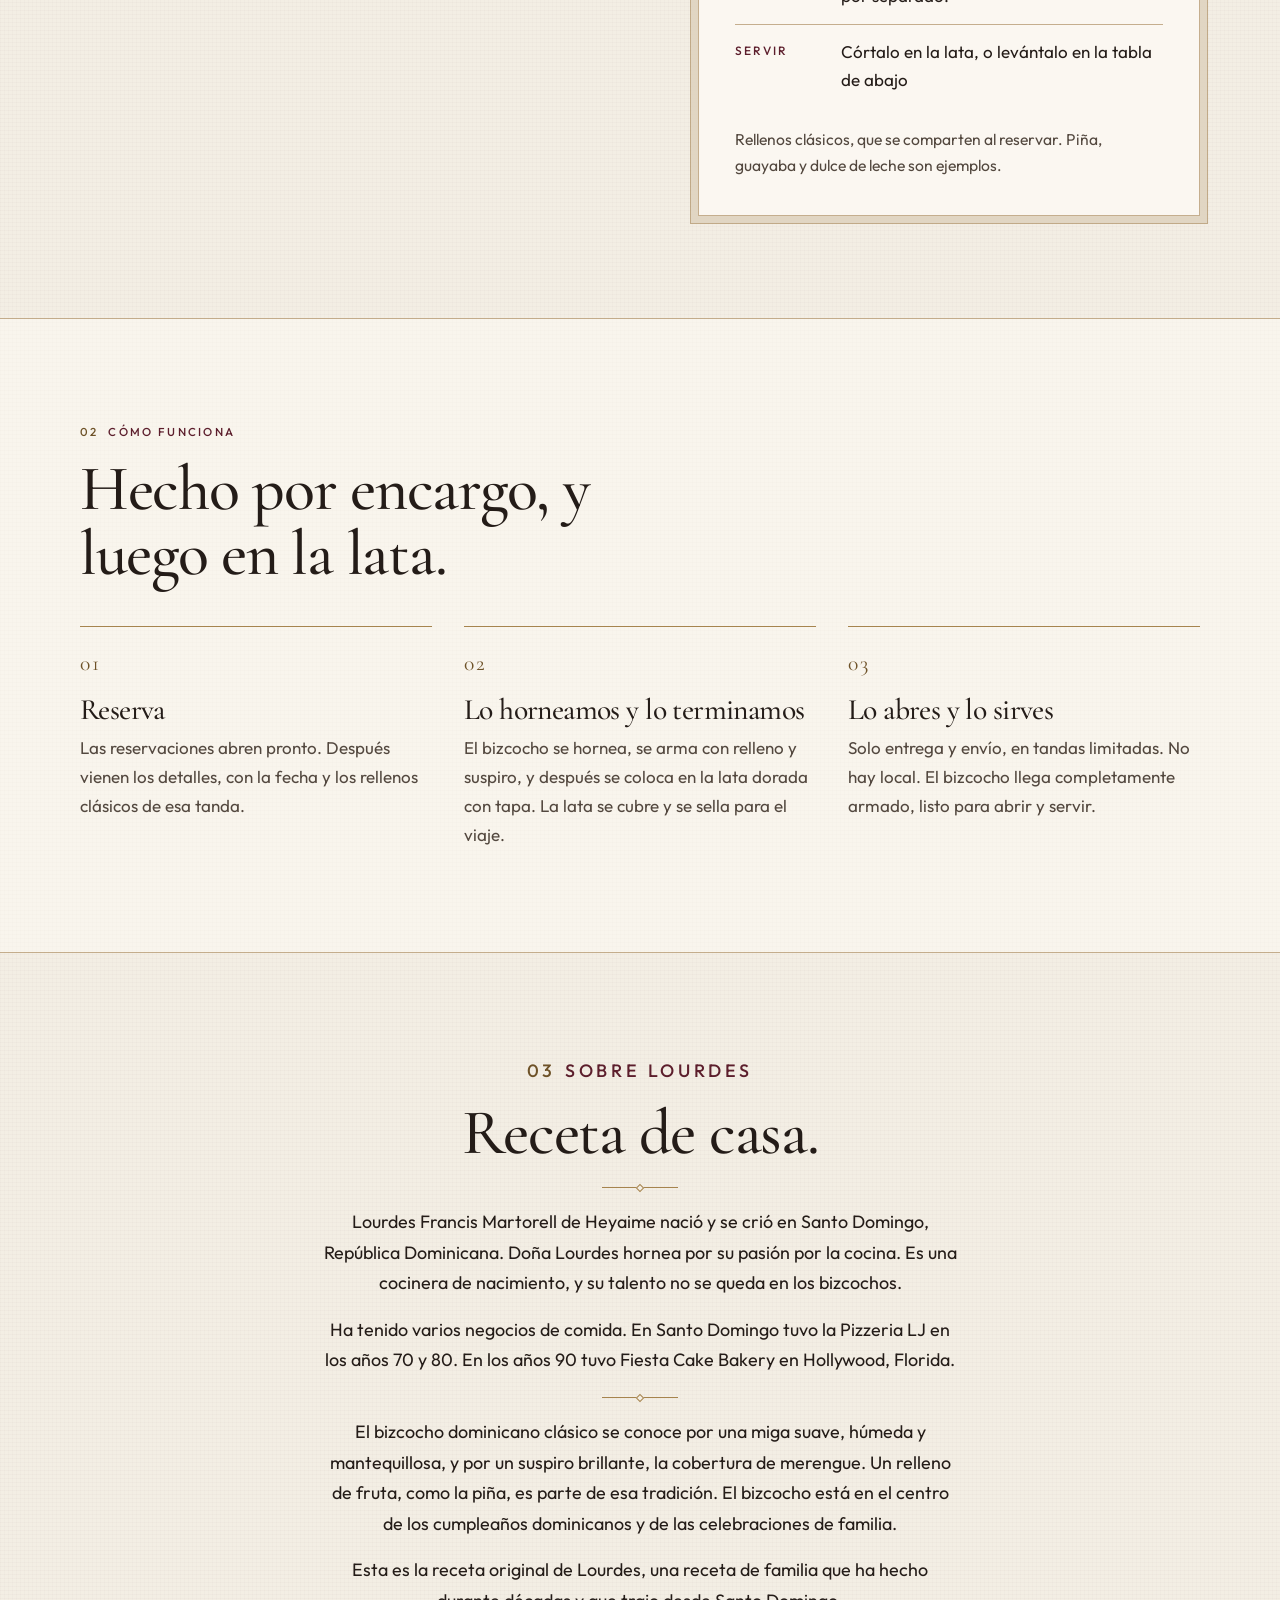
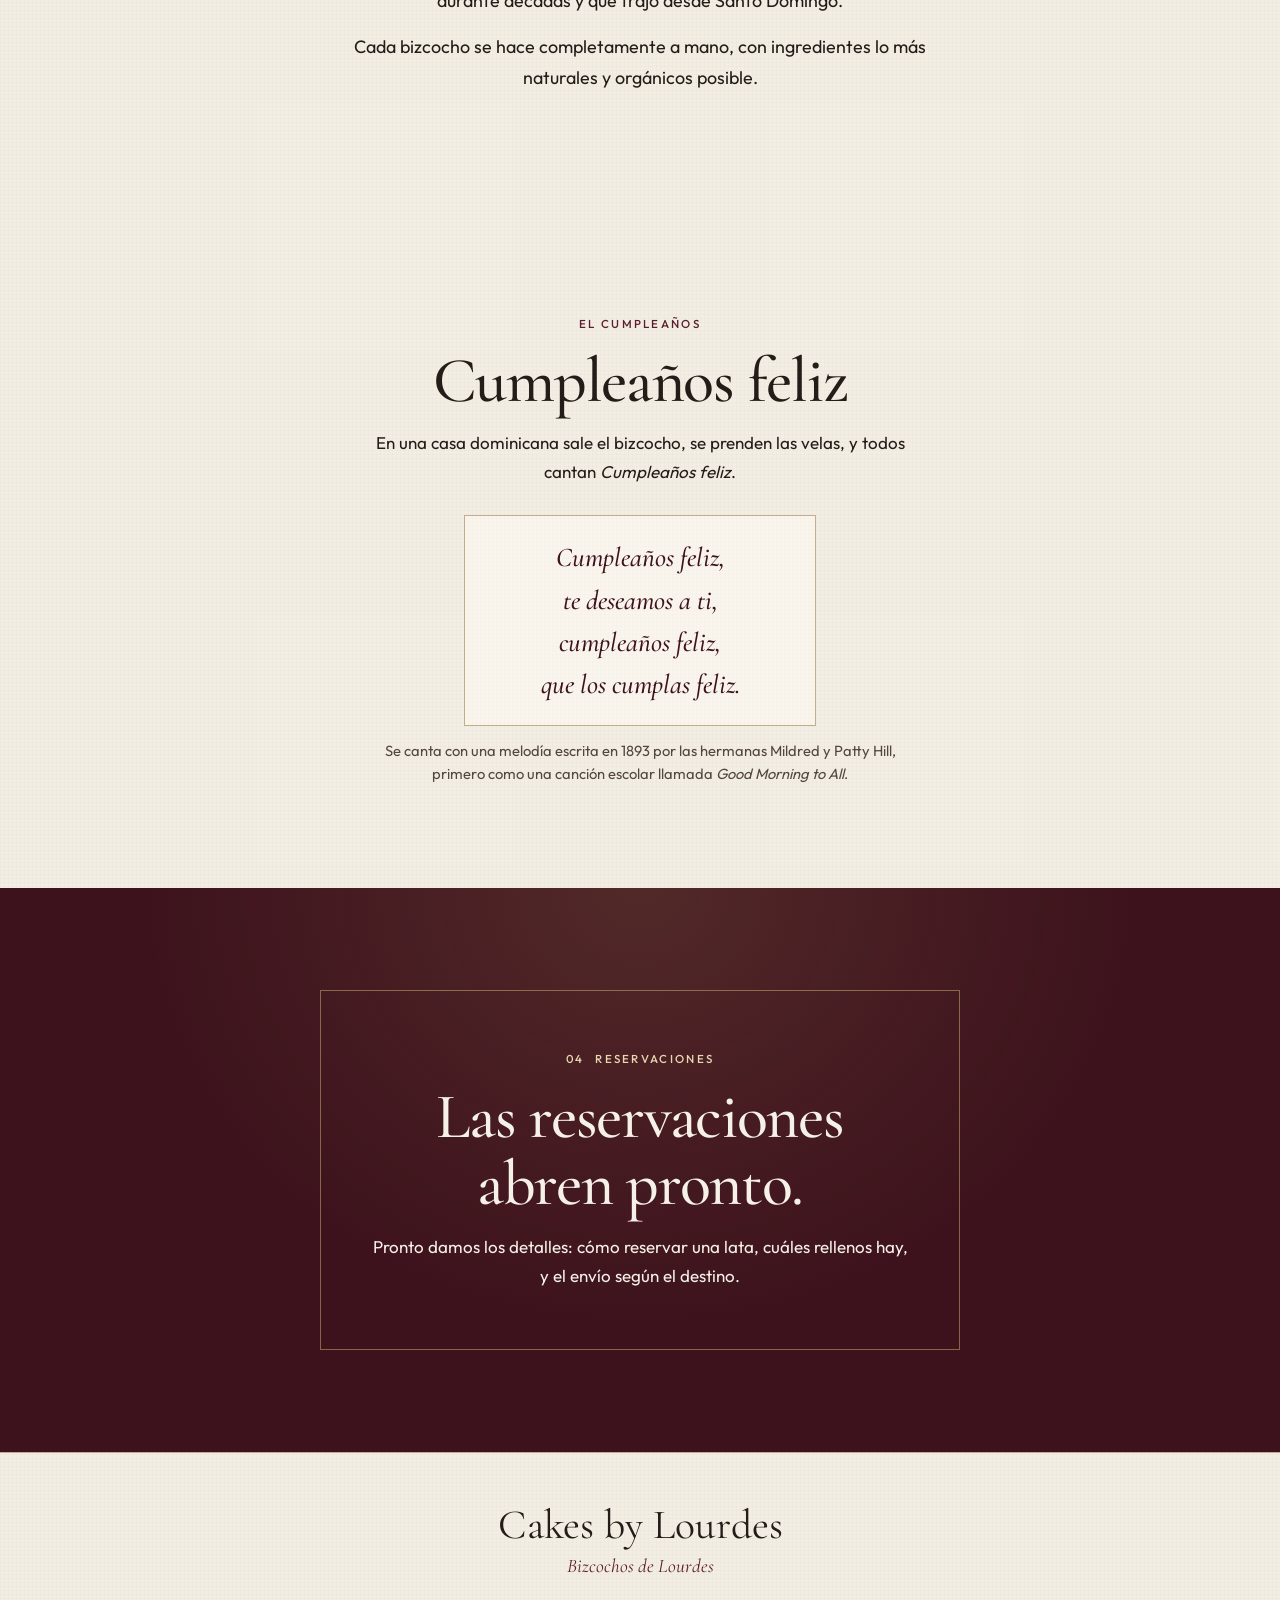
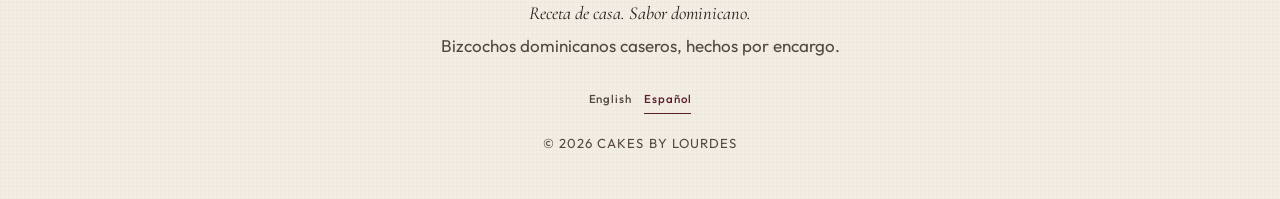
==== commit 769b4c6a: "Add the Cumpleaños feliz verse before reservations. The same Spanish lyrics appear on both pages, wi" ====
--- a/es/index.html
+++ b/es/index.html
@@ -241,6 +241,18 @@
       </div>
     </section>
 
+    <section id="song" class="section section-song" aria-labelledby="song-title">
+      <div class="wrap song-inner">
+        <p class="eyebrow">El cumpleaños</p>
+        <h2 id="song-title">Cumpleaños feliz</h2>
+        <p>En una casa dominicana sale el bizcocho, se prenden las velas, y todos cantan <em>Cumpleaños feliz</em>.</p>
+        <blockquote class="verse">
+          <p>Cumpleaños feliz,<br>te deseamos a ti,<br>cumpleaños feliz,<br>que los cumplas feliz.</p>
+        </blockquote>
+        <p class="song-note">Se canta con una melodía escrita en 1893 por las hermanas Mildred y Patty Hill, primero como una canción escolar llamada <em lang="en">Good Morning to All</em>.</p>
+      </div>
+    </section>
+
     <section id="reserve" class="reserve" aria-labelledby="reserve-title">
       <div class="wrap">
         <div class="reserve-card">
--- a/styles.css
+++ b/styles.css
@@ -718,6 +718,54 @@
   color: var(--wine);
 }
 
+.section-song {
+  text-align: center;
+}
+
+.song-inner {
+  width: min(36rem, calc(100% - 3rem));
+}
+
+.song-inner .eyebrow {
+  justify-content: center;
+}
+
+.song-inner h2 {
+  margin-bottom: 1rem;
+}
+
+.song-inner p {
+  margin-inline: auto;
+  max-width: 34rem;
+}
+
+.verse {
+  margin: 1.75rem auto 0;
+  max-width: 22rem;
+  padding: 1.35rem 1.25rem 1.2rem;
+  border: 1px solid var(--line);
+  background: rgba(255, 252, 247, 0.45);
+}
+
+.verse p {
+  margin: 0;
+  max-width: none;
+  font-family: var(--serif);
+  font-style: italic;
+  font-weight: 500;
+  font-size: clamp(1.35rem, 2.5vw, 1.7rem);
+  line-height: 1.55;
+  color: var(--wine-deep);
+}
+
+.song-note {
+  margin: 0.85rem auto 0;
+  max-width: 32rem;
+  font-size: 0.92rem;
+  line-height: 1.55;
+  color: var(--muted);
+}
+
 .reserve {
   background:
     radial-gradient(ellipse at 50% 0%, rgba(212, 181, 122, 0.14), transparent 55%),
@@ -884,7 +932,8 @@
 @media (max-width: 560px) {
   .wrap,
   .glance ul,
-  .story-inner {
+  .story-inner,
+  .song-inner {
     width: min(1120px, calc(100% - 2rem));
   }
 
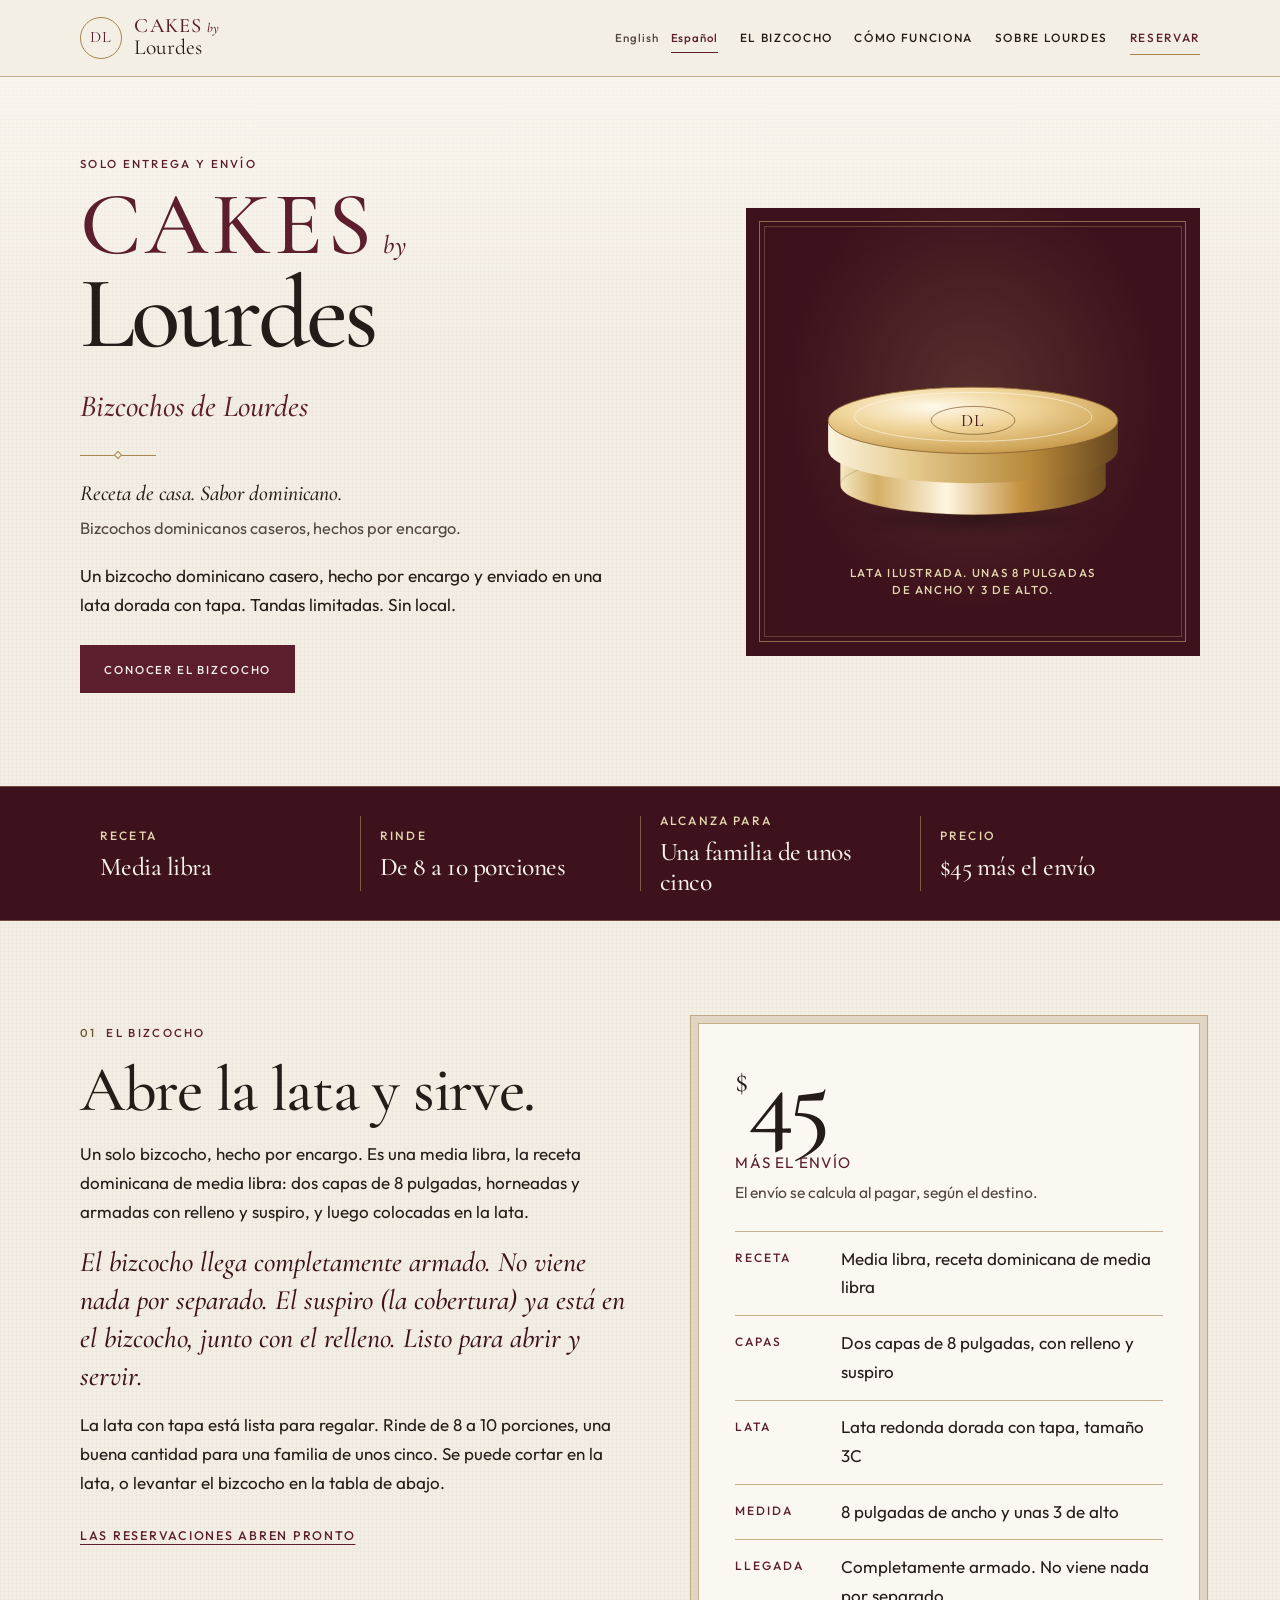
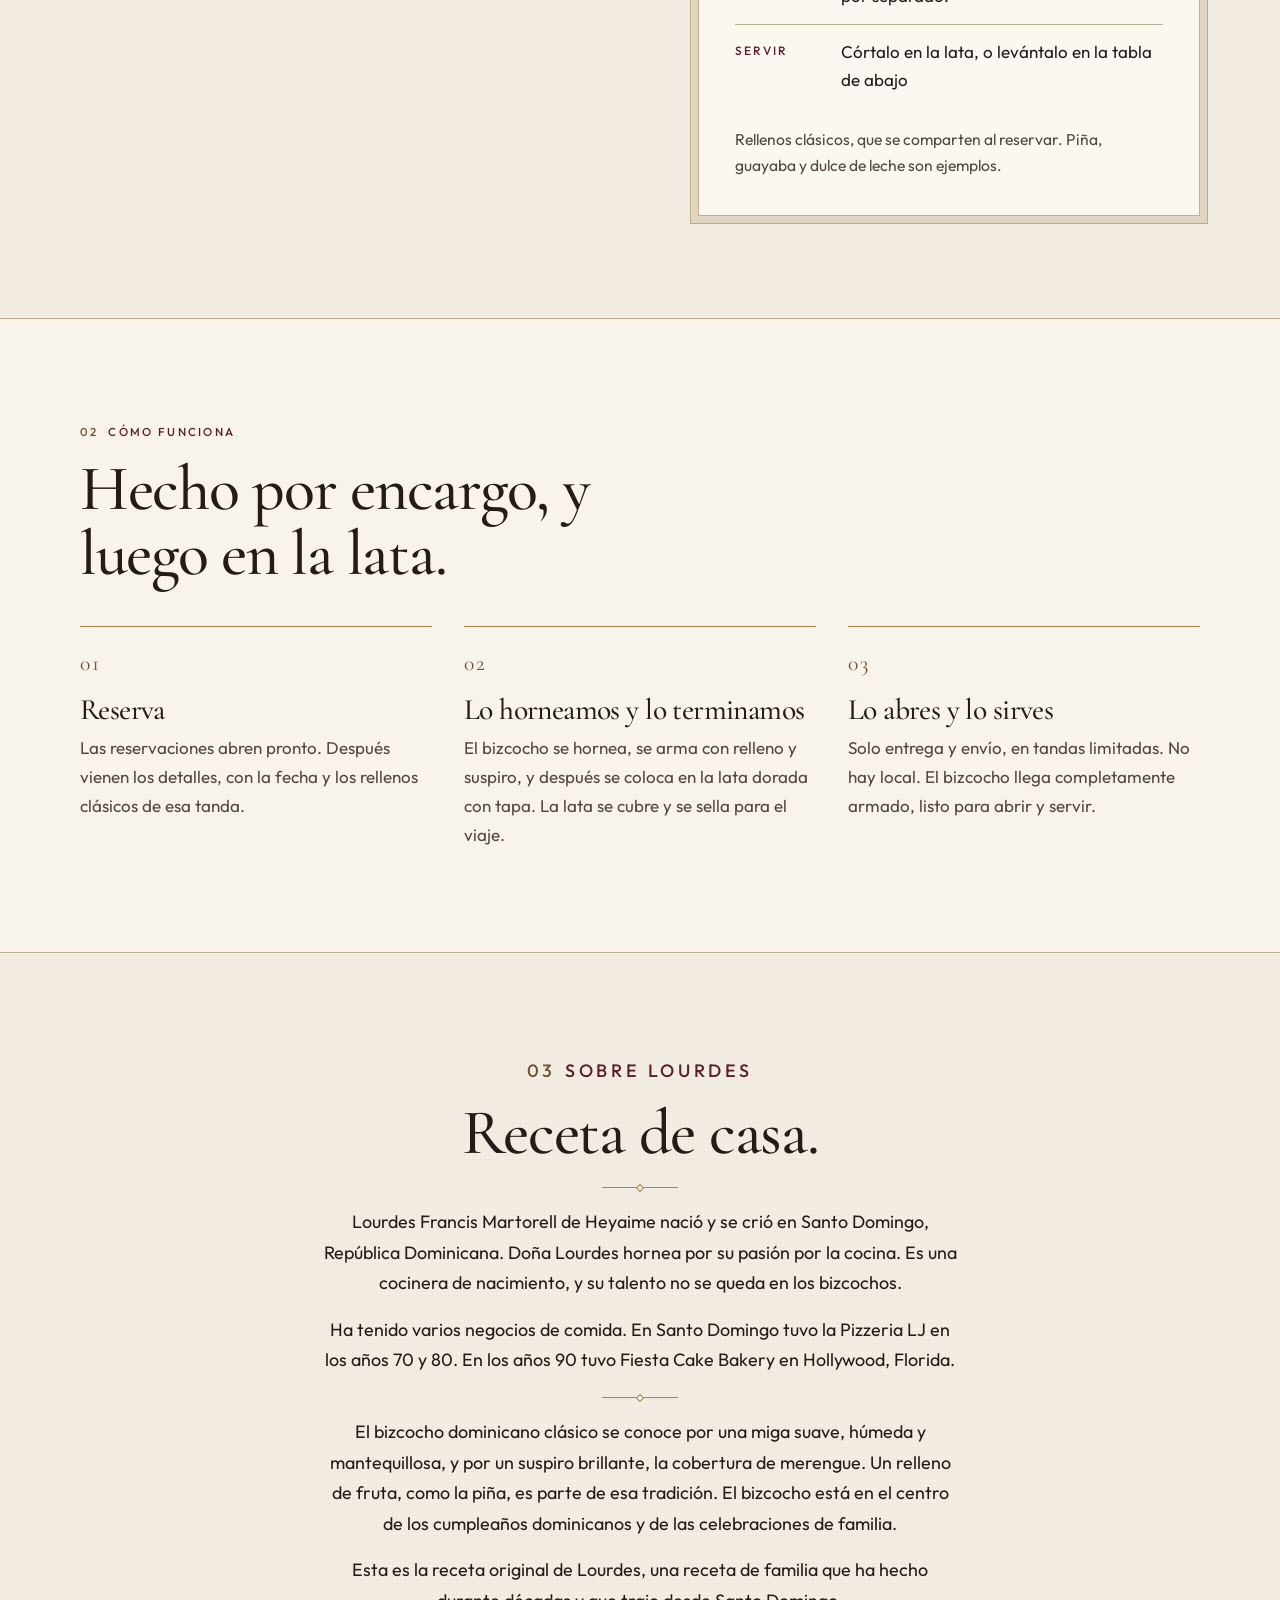
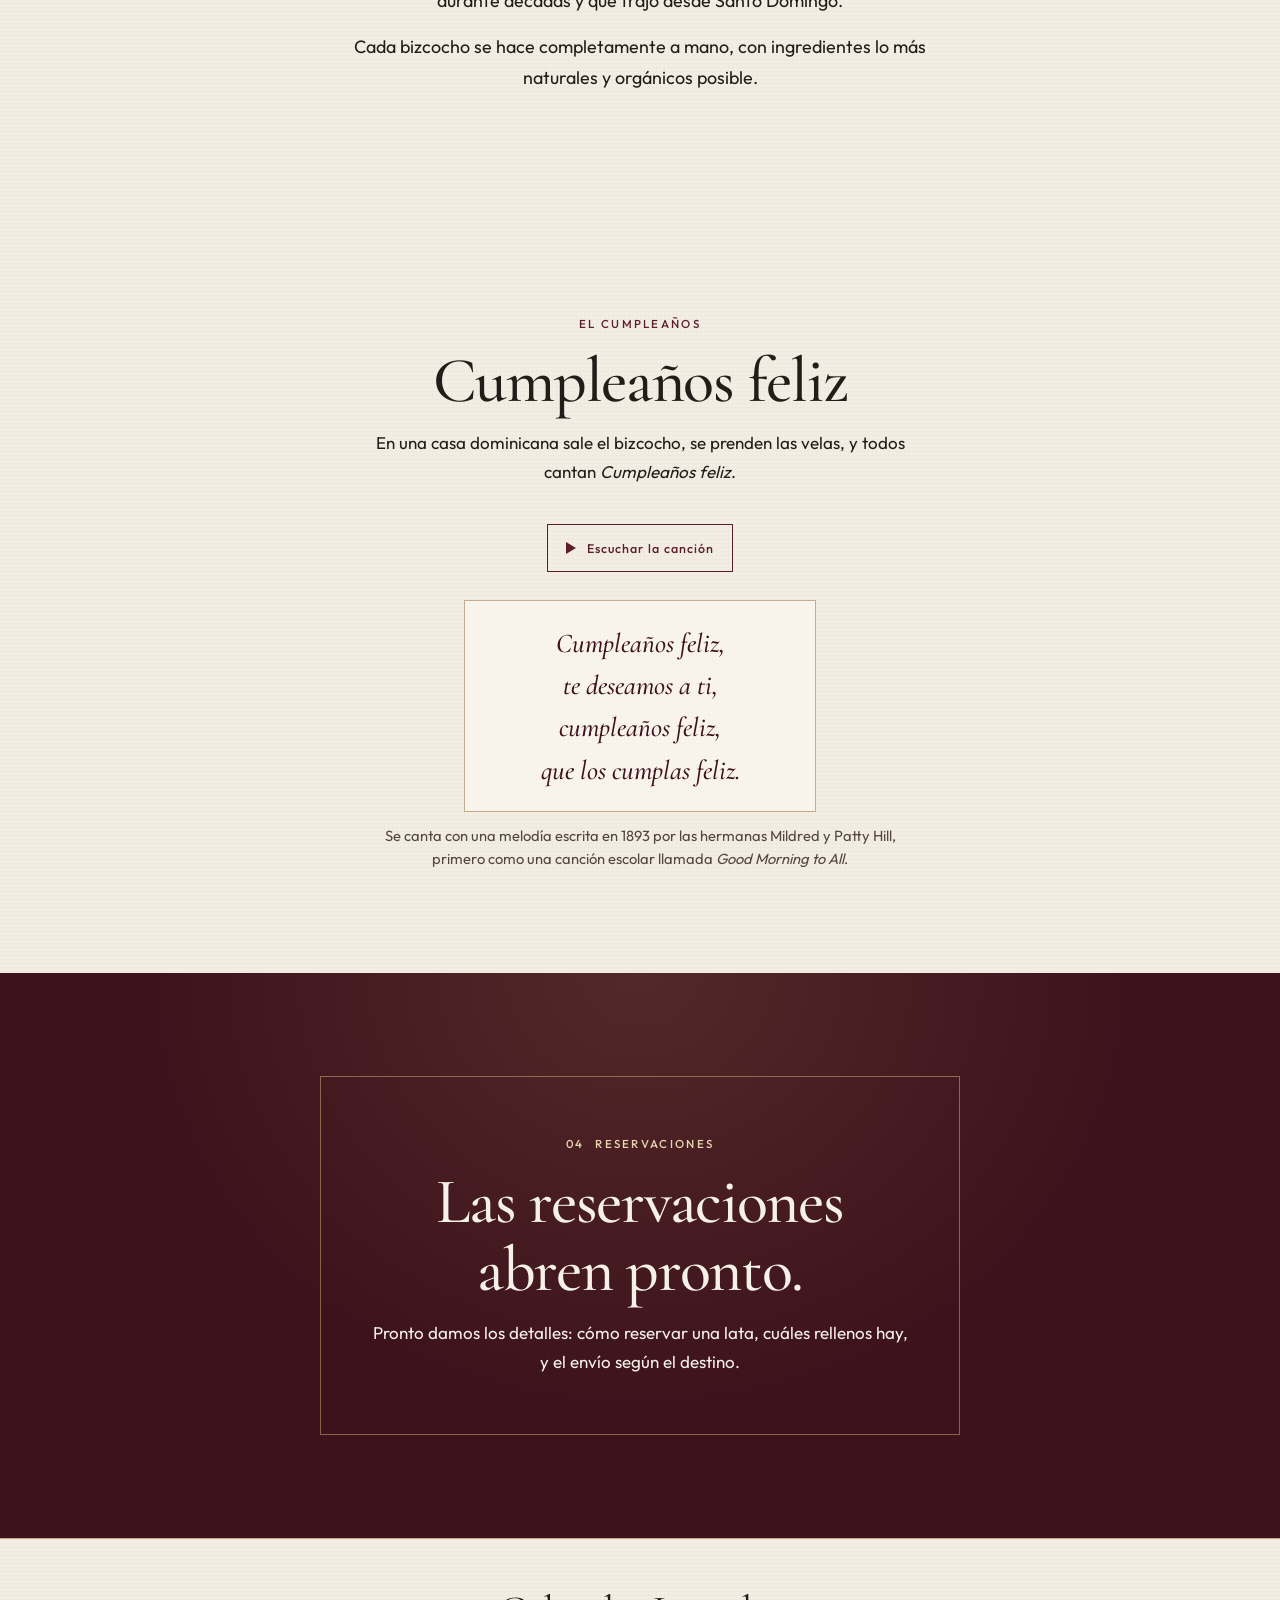
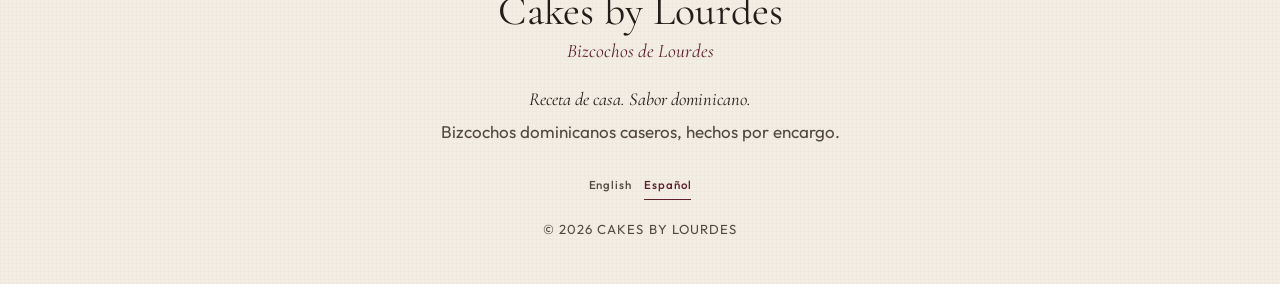
==== commit 22d69c72: "Add a play button for an original Cumpleaños feliz instrumental. The melody is synthesized in the re" ====
--- a/es/index.html
+++ b/es/index.html
@@ -246,6 +246,14 @@
         <p class="eyebrow">El cumpleaños</p>
         <h2 id="song-title">Cumpleaños feliz</h2>
         <p>En una casa dominicana sale el bizcocho, se prenden las velas, y todos cantan <em>Cumpleaños feliz</em>.</p>
+        <button type="button" class="song-play" aria-pressed="false" aria-controls="birthday-audio" data-pause-label="Pausa">
+          <span class="song-play-mark" aria-hidden="true"></span>
+          <span class="song-play-label">Escuchar la canción</span>
+        </button>
+        <audio id="birthday-audio" preload="none">
+          <source src="../assets/cumpleanos-feliz.ogg" type="audio/ogg">
+          <source src="../assets/cumpleanos-feliz.mp3" type="audio/mpeg">
+        </audio>
         <blockquote class="verse">
           <p>Cumpleaños feliz,<br>te deseamos a ti,<br>cumpleaños feliz,<br>que los cumplas feliz.</p>
         </blockquote>
--- a/styles.css
+++ b/styles.css
@@ -766,6 +766,46 @@
   color: var(--muted);
 }
 
+.song-play {
+  display: inline-flex;
+  align-items: center;
+  justify-content: center;
+  gap: 0.7rem;
+  margin: 1.35rem auto 0;
+  min-height: 3rem;
+  padding: 0.7rem 1.15rem;
+  border: 1px solid var(--wine);
+  background: transparent;
+  color: var(--wine);
+  font-family: var(--sans);
+  font-size: 0.78rem;
+  font-weight: 500;
+  letter-spacing: 0.08em;
+  cursor: pointer;
+}
+
+.song-play:hover {
+  background: var(--wine);
+  color: var(--cream);
+}
+
+.song-play-mark {
+  width: 0;
+  height: 0;
+  border-style: solid;
+  border-width: 6px 0 6px 10px;
+  border-color: transparent transparent transparent currentColor;
+}
+
+.song-play.is-playing .song-play-mark {
+  width: 10px;
+  height: 12px;
+  border: 0;
+  background:
+    linear-gradient(currentColor, currentColor) left center / 3px 100% no-repeat,
+    linear-gradient(currentColor, currentColor) right center / 3px 100% no-repeat;
+}
+
 .reserve {
   background:
     radial-gradient(ellipse at 50% 0%, rgba(212, 181, 122, 0.14), transparent 55%),
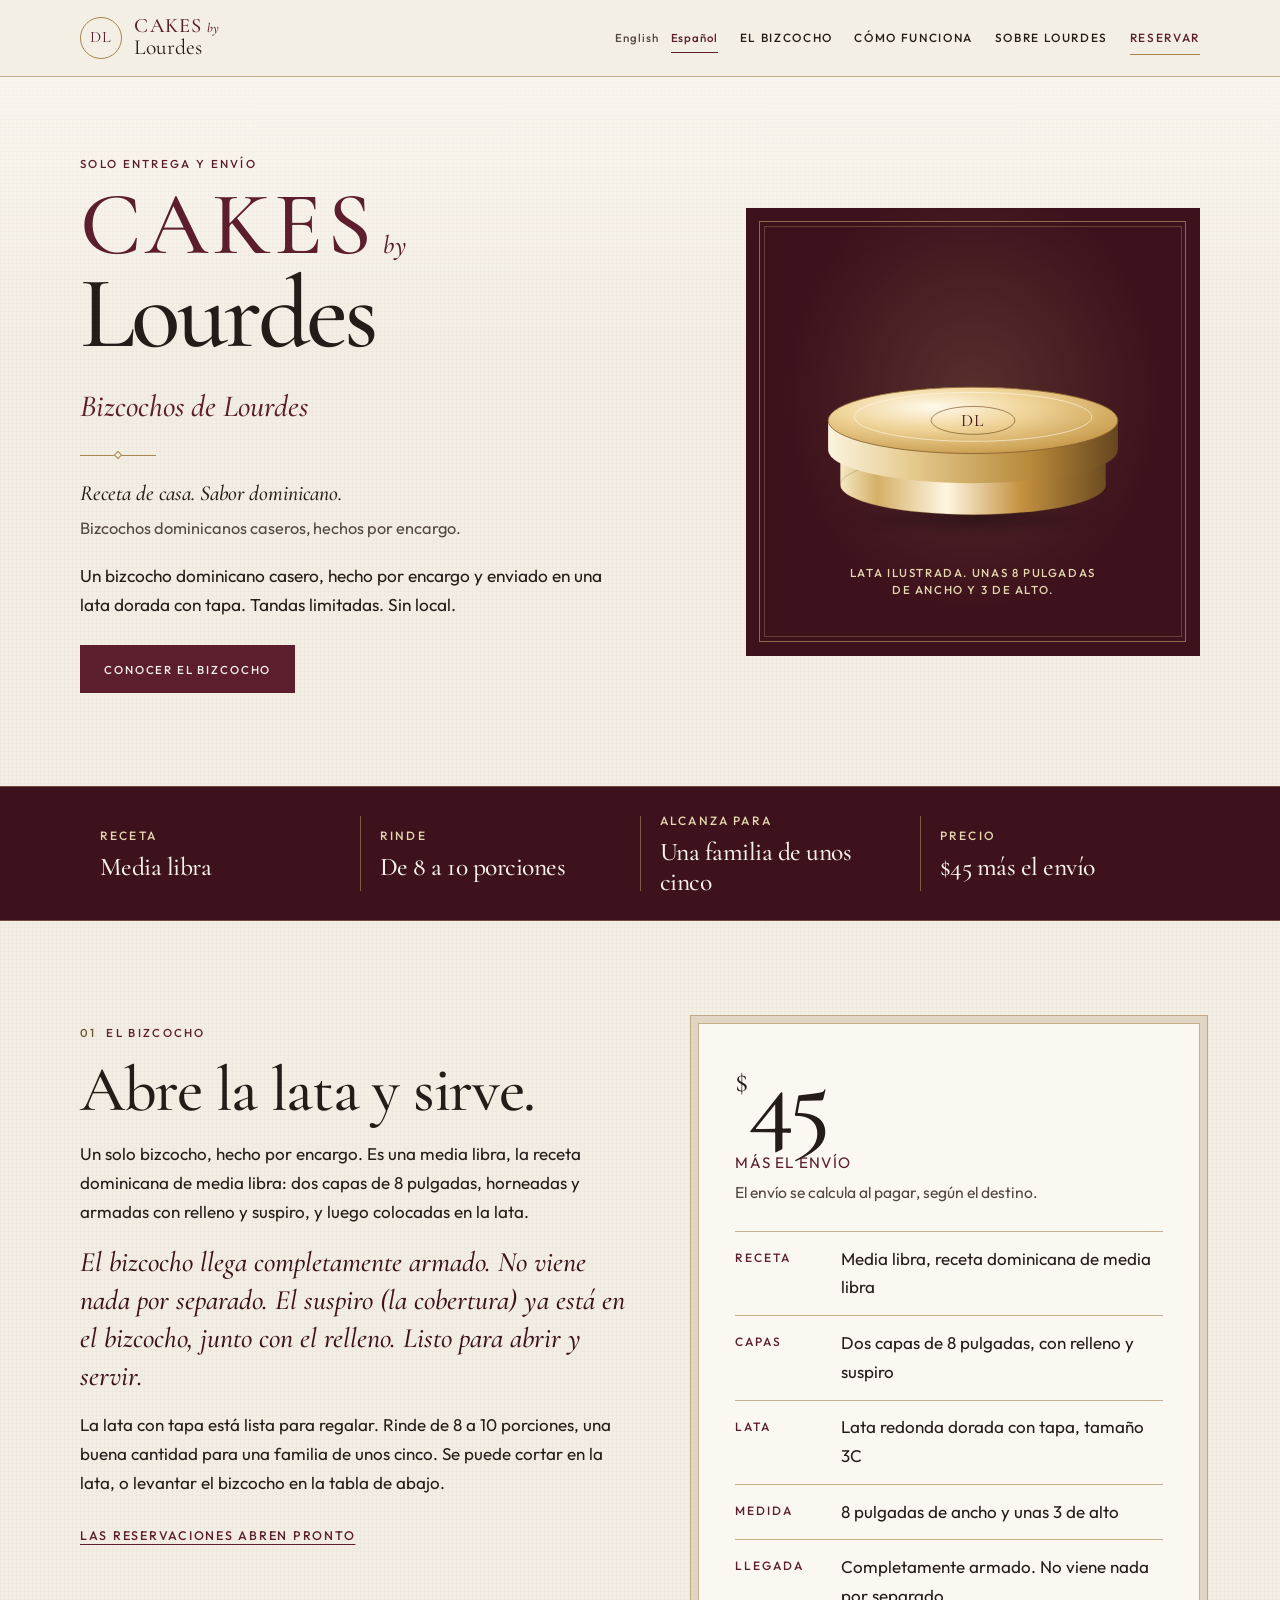
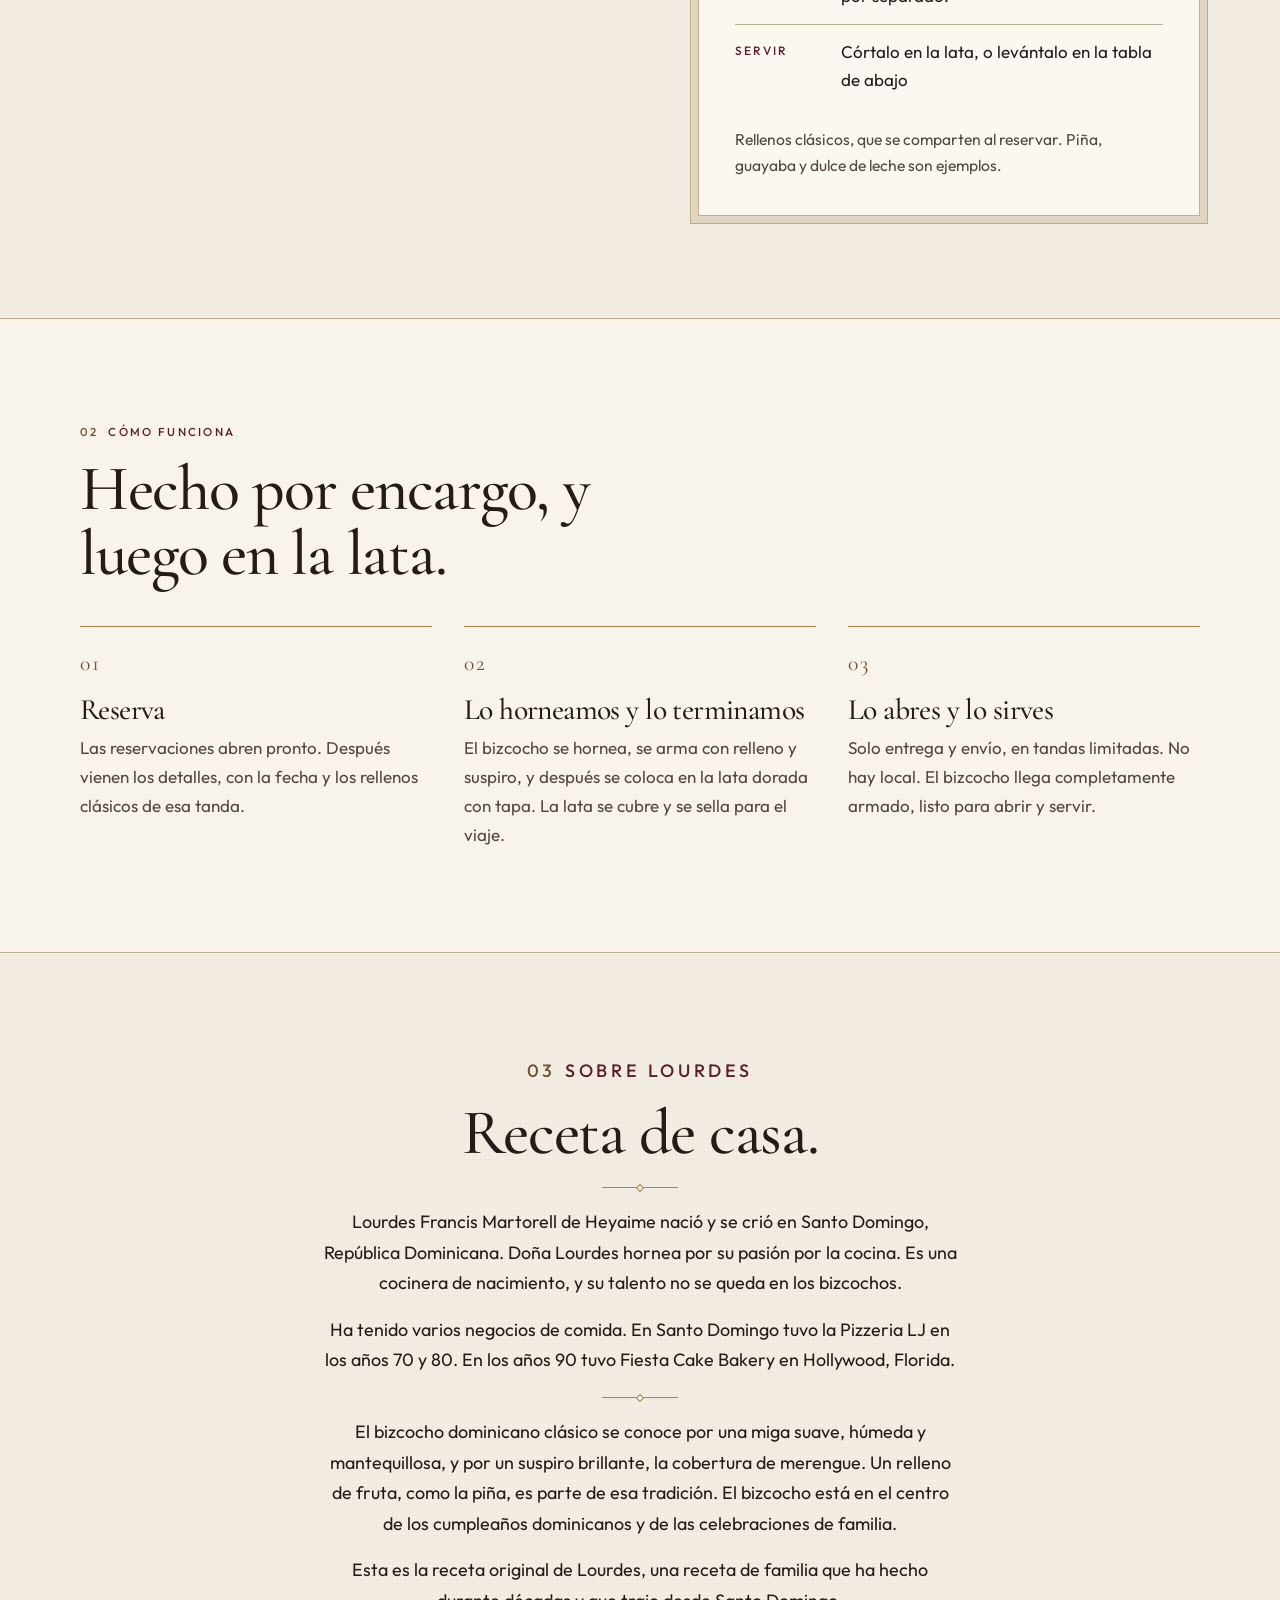
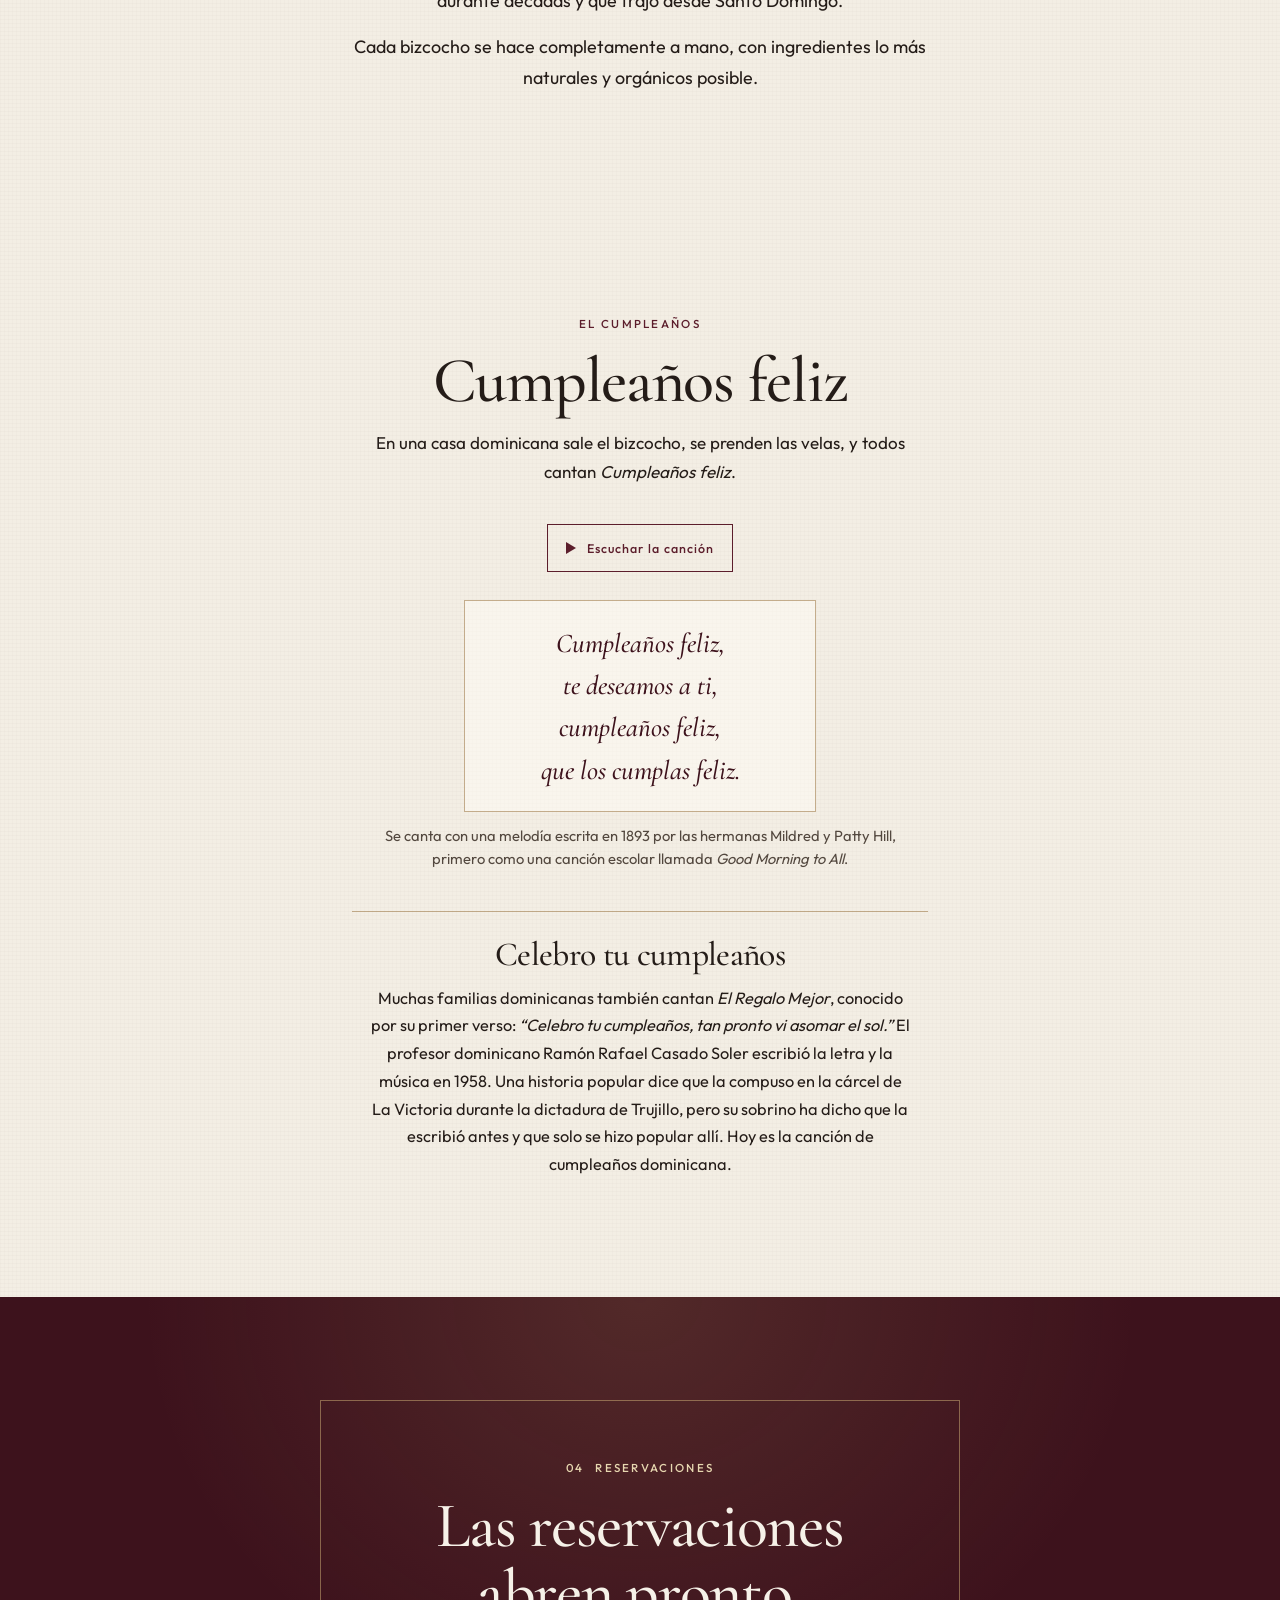
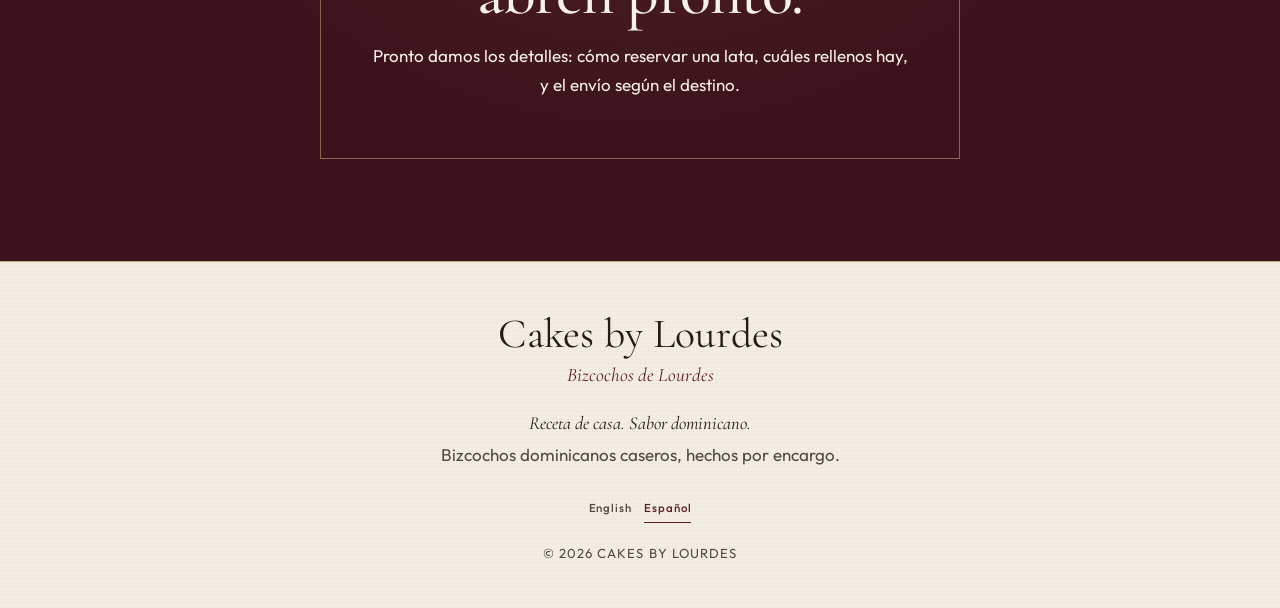
==== commit 4afc2d51: "Add a short note on Celebro tu cumpleaños. It sits under the Cumpleaños feliz verse and names the so" ====
--- a/es/index.html
+++ b/es/index.html
@@ -258,6 +258,10 @@
           <p>Cumpleaños feliz,<br>te deseamos a ti,<br>cumpleaños feliz,<br>que los cumplas feliz.</p>
         </blockquote>
         <p class="song-note">Se canta con una melodía escrita en 1893 por las hermanas Mildred y Patty Hill, primero como una canción escolar llamada <em lang="en">Good Morning to All</em>.</p>
+        <div class="song-also">
+          <h3>Celebro tu cumpleaños</h3>
+          <p>Muchas familias dominicanas también cantan <em>El Regalo Mejor</em>, conocido por su primer verso: <em>“Celebro tu cumpleaños, tan pronto vi asomar el sol.”</em> El profesor dominicano Ramón Rafael Casado Soler escribió la letra y la música en 1958. Una historia popular dice que la compuso en la cárcel de La Victoria durante la dictadura de Trujillo, pero su sobrino ha dicho que la escribió antes y que solo se hizo popular allí. Hoy es la canción de cumpleaños dominicana.</p>
+        </div>
       </div>
     </section>
 
--- a/styles.css
+++ b/styles.css
@@ -766,6 +766,22 @@
   color: var(--muted);
 }
 
+.song-also {
+  margin-top: 2.5rem;
+  padding-top: 1.6rem;
+  border-top: 1px solid var(--line);
+}
+
+.song-also h3 {
+  margin: 0 0 0.8rem;
+  font-size: clamp(1.65rem, 3vw, 2.1rem);
+}
+
+.song-also p {
+  font-size: 1.02rem;
+  line-height: 1.7;
+}
+
 .song-play {
   display: inline-flex;
   align-items: center;
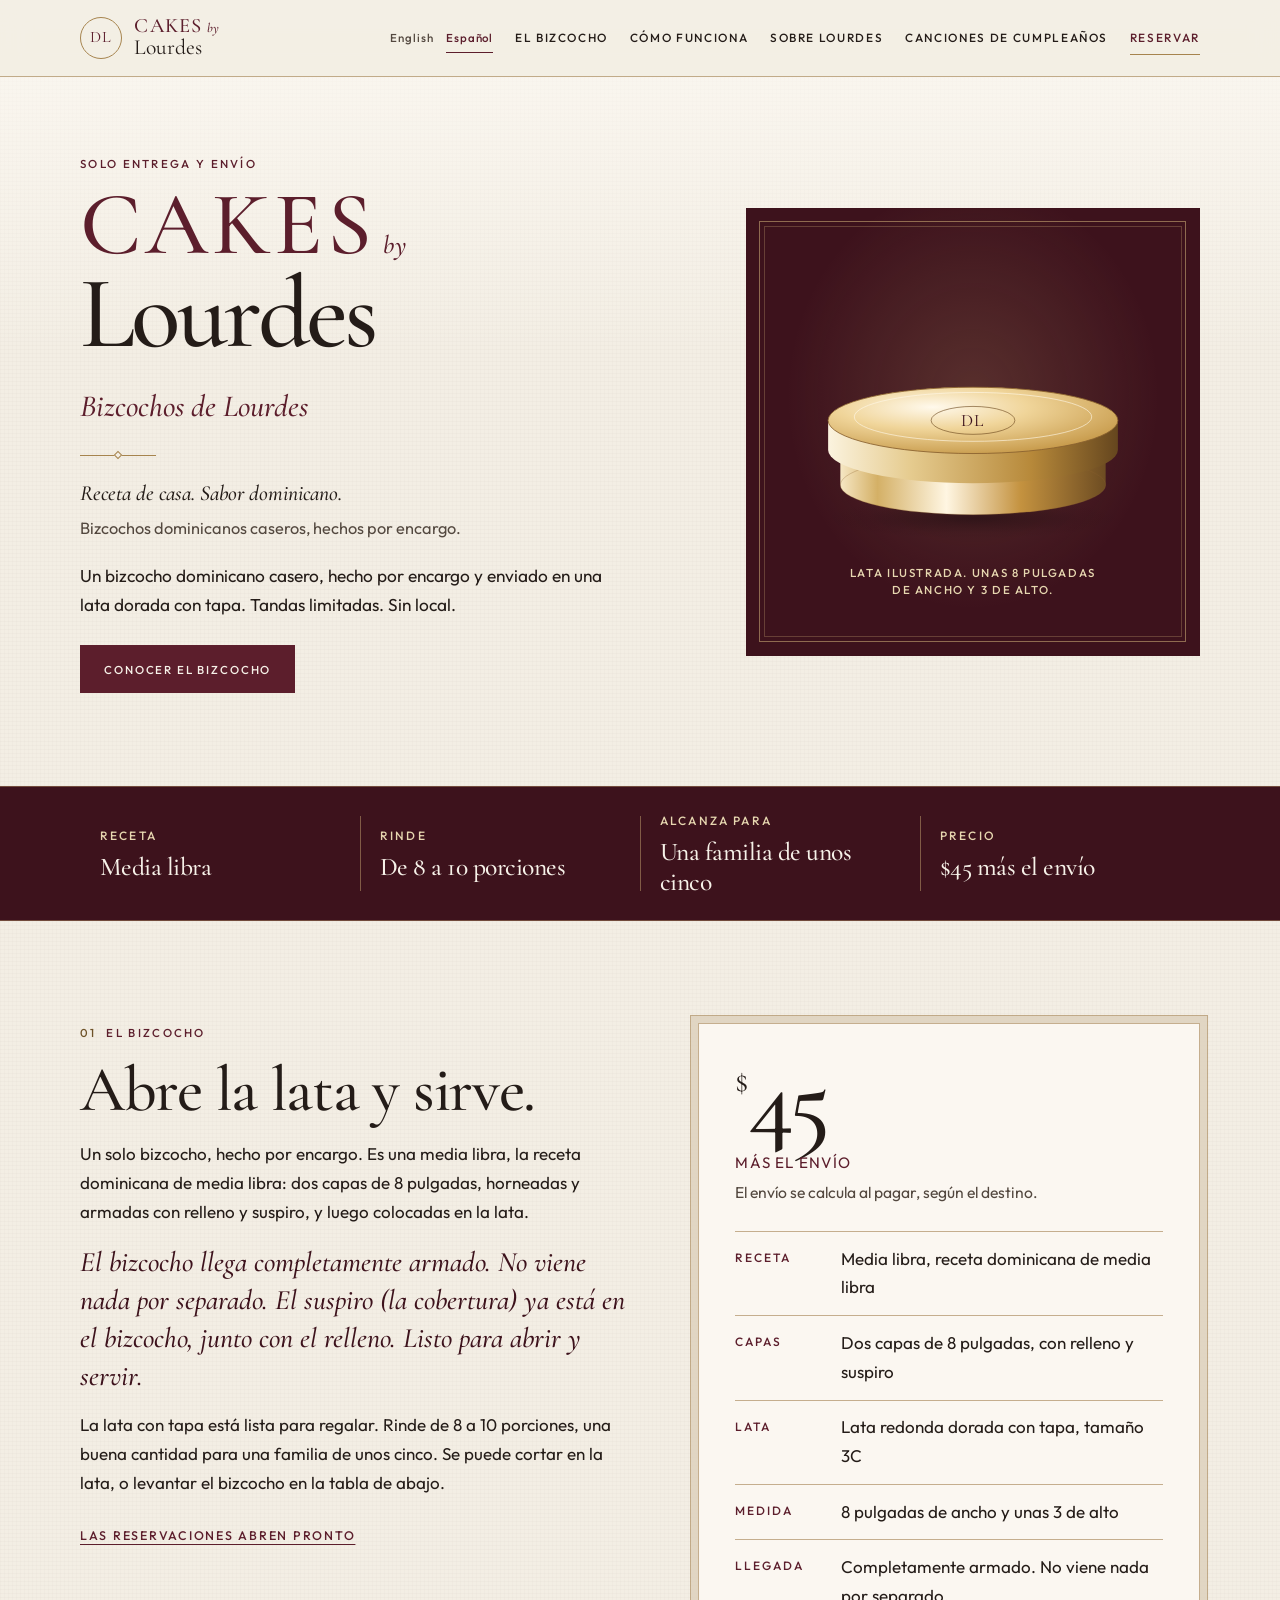
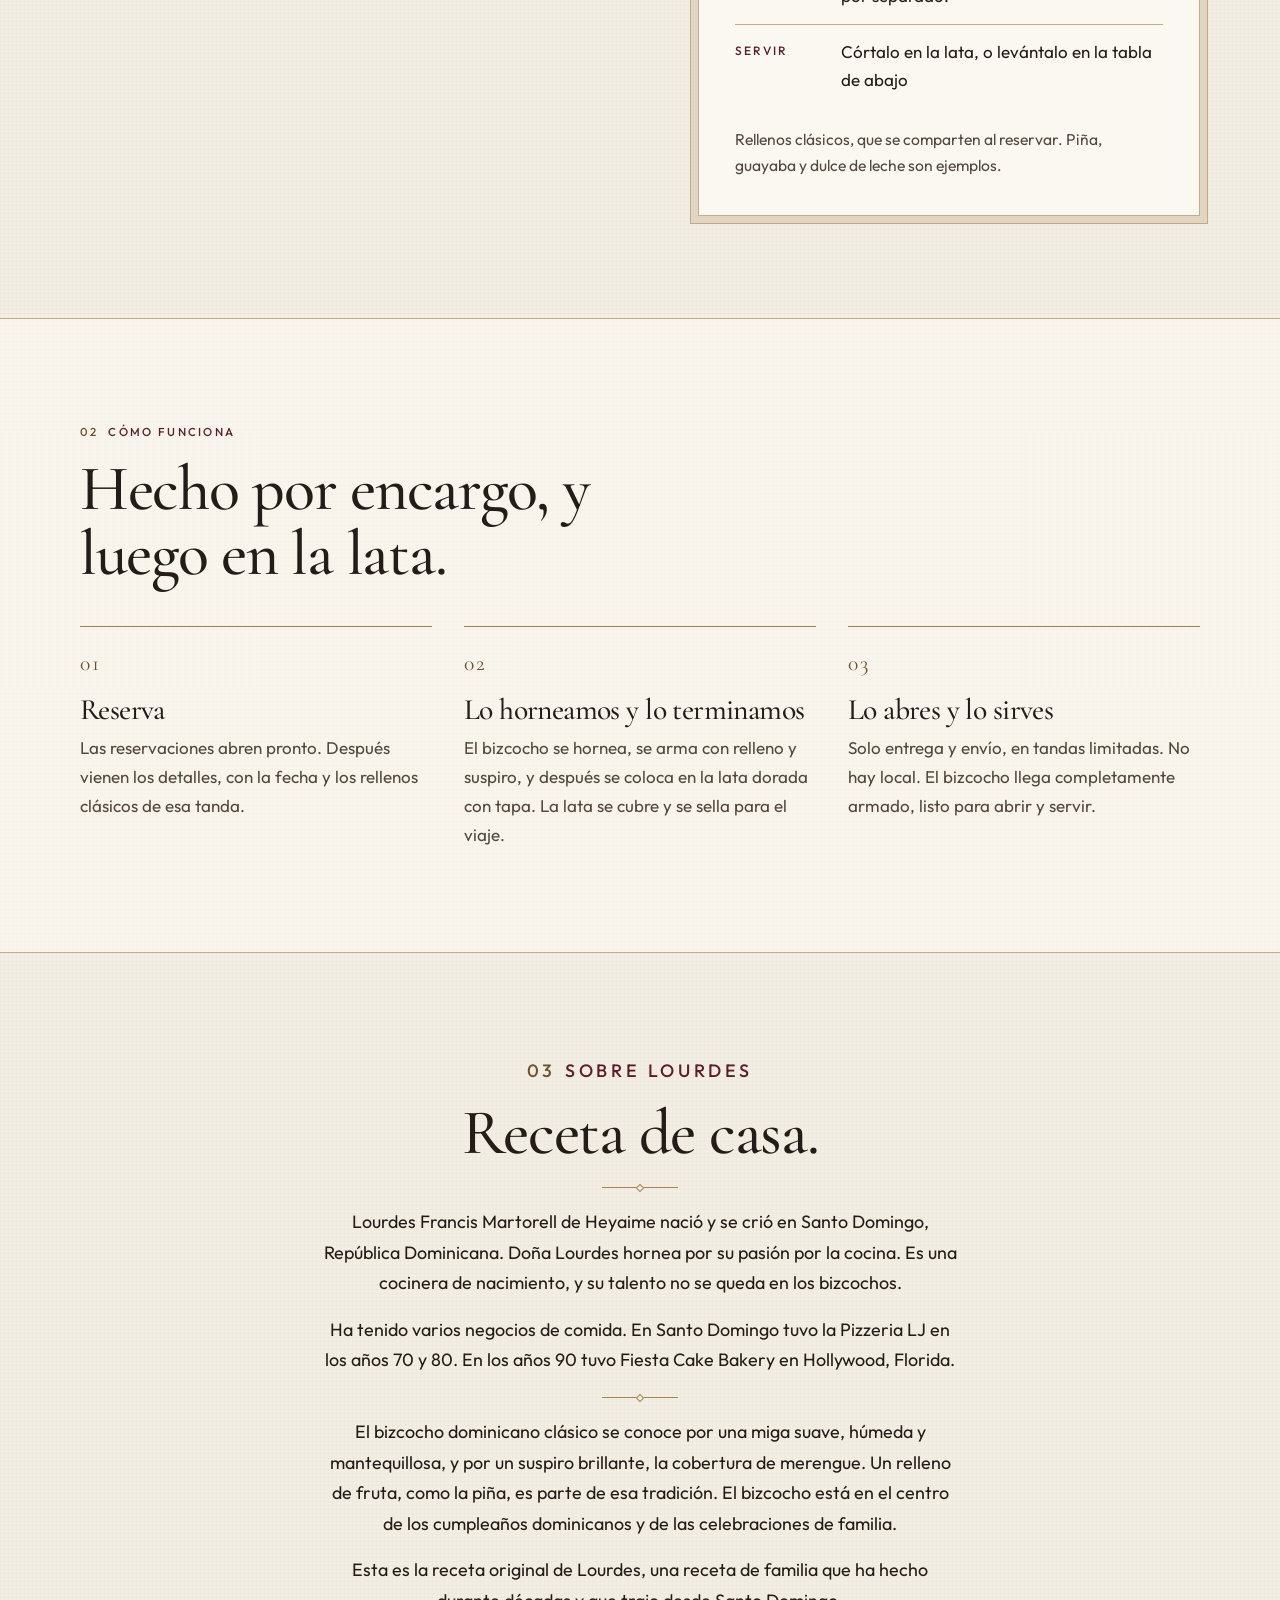
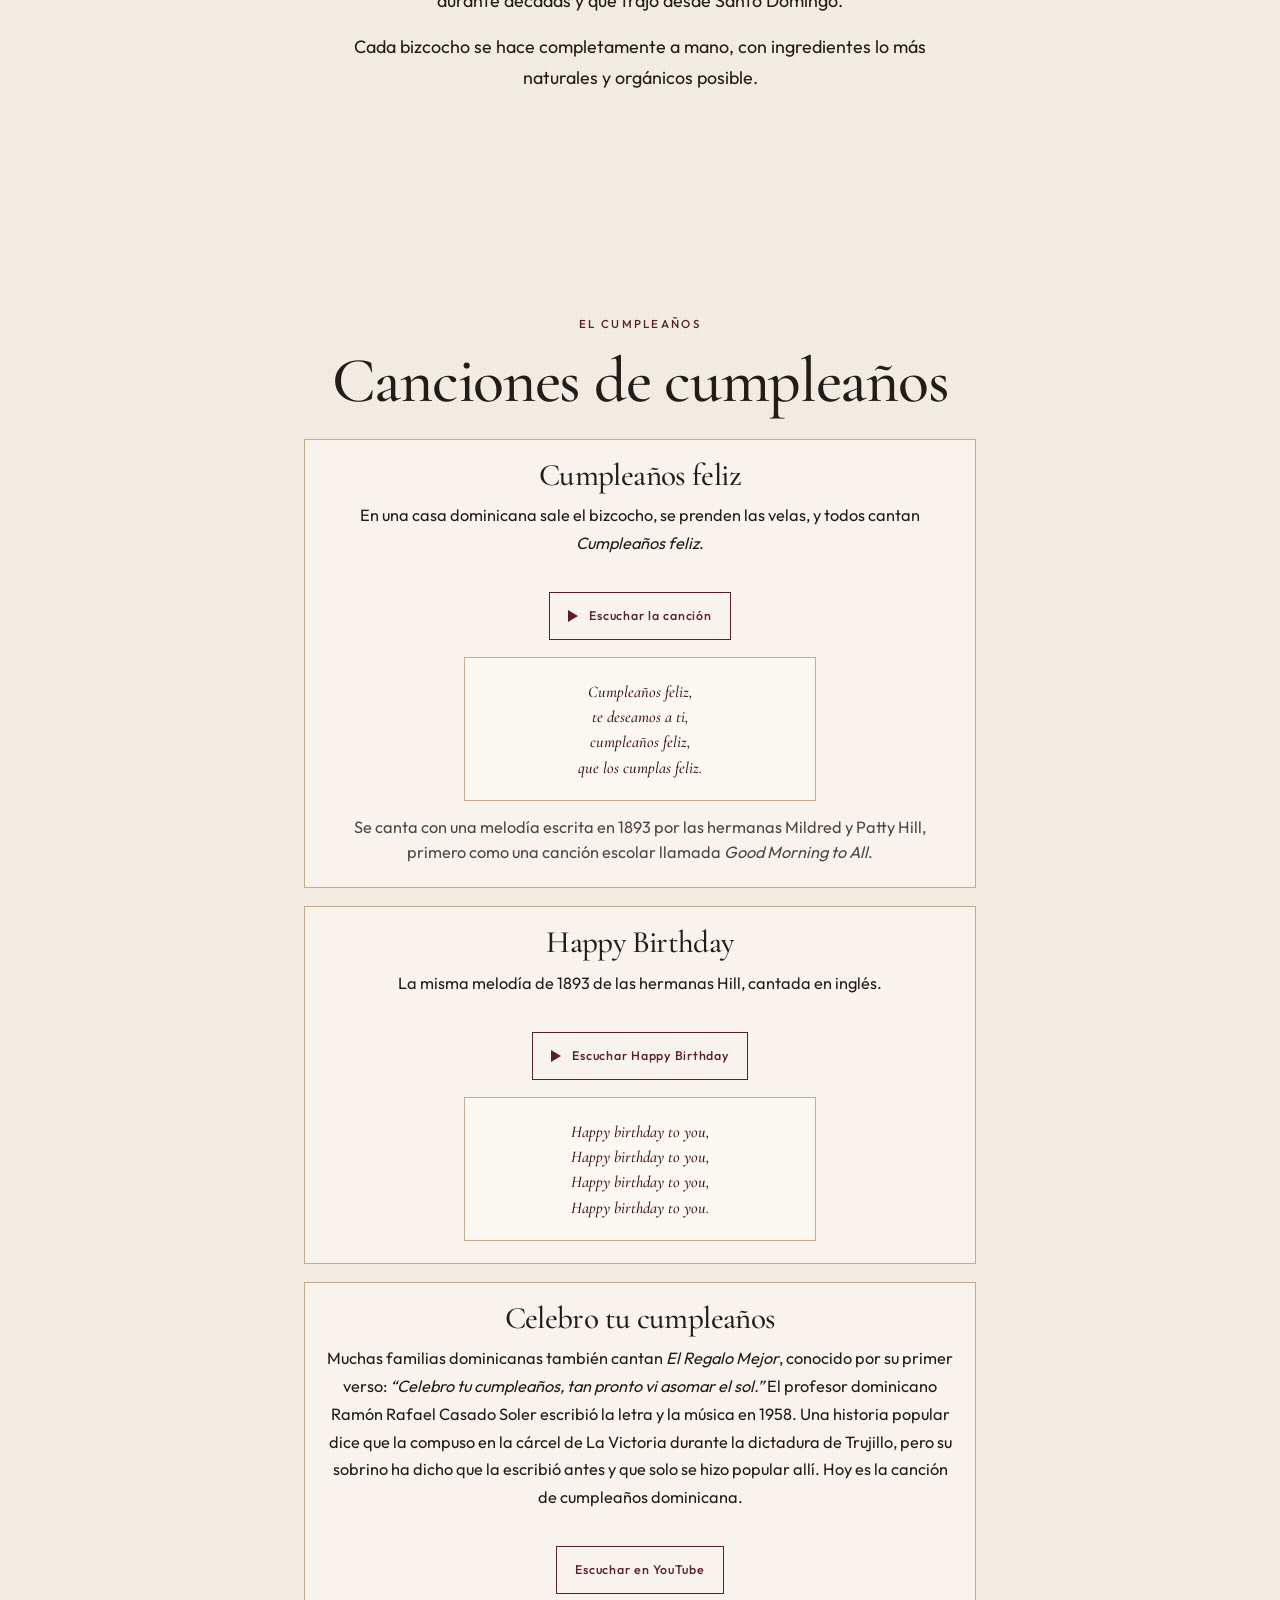
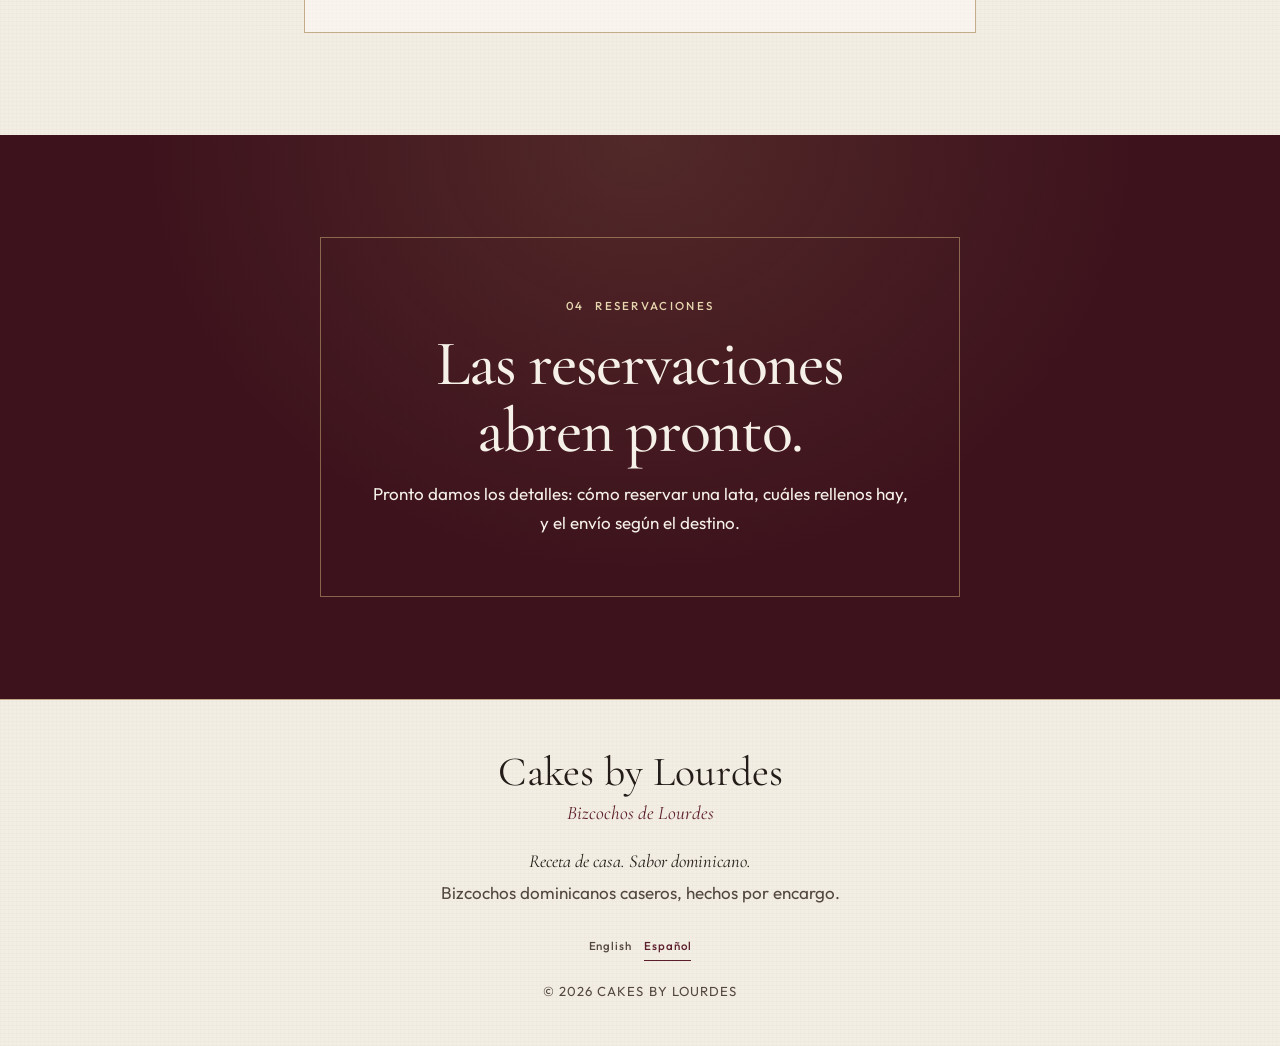
==== commit 30961d04: "Group the birthday songs into three cards. Cumpleaños feliz and Happy Birthday share the existing in" ====
--- a/es/index.html
+++ b/es/index.html
@@ -64,6 +64,7 @@
         <a href="#cake">El bizcocho</a>
         <a href="#how">Cómo funciona</a>
         <a href="#story">Sobre Lourdes</a>
+        <a href="#birthday-songs">Canciones de cumpleaños</a>
         <a href="#reserve">Reservar</a>
       </nav>
     </div>
@@ -241,26 +242,50 @@
       </div>
     </section>
 
-    <section id="song" class="section section-song" aria-labelledby="song-title">
+    <section id="birthday-songs" class="section section-song" aria-labelledby="songs-title">
+      <div id="song"></div>
       <div class="wrap song-inner">
         <p class="eyebrow">El cumpleaños</p>
-        <h2 id="song-title">Cumpleaños feliz</h2>
-        <p>En una casa dominicana sale el bizcocho, se prenden las velas, y todos cantan <em>Cumpleaños feliz</em>.</p>
-        <button type="button" class="song-play" aria-pressed="false" aria-controls="birthday-audio" data-pause-label="Pausa">
-          <span class="song-play-mark" aria-hidden="true"></span>
-          <span class="song-play-label">Escuchar la canción</span>
-        </button>
-        <audio id="birthday-audio" preload="none">
-          <source src="../assets/cumpleanos-feliz.ogg" type="audio/ogg">
-          <source src="../assets/cumpleanos-feliz.mp3" type="audio/mpeg">
-        </audio>
-        <blockquote class="verse">
-          <p>Cumpleaños feliz,<br>te deseamos a ti,<br>cumpleaños feliz,<br>que los cumplas feliz.</p>
-        </blockquote>
-        <p class="song-note">Se canta con una melodía escrita en 1893 por las hermanas Mildred y Patty Hill, primero como una canción escolar llamada <em lang="en">Good Morning to All</em>.</p>
-        <div class="song-also">
-          <h3>Celebro tu cumpleaños</h3>
-          <p>Muchas familias dominicanas también cantan <em>El Regalo Mejor</em>, conocido por su primer verso: <em>“Celebro tu cumpleaños, tan pronto vi asomar el sol.”</em> El profesor dominicano Ramón Rafael Casado Soler escribió la letra y la música en 1958. Una historia popular dice que la compuso en la cárcel de La Victoria durante la dictadura de Trujillo, pero su sobrino ha dicho que la escribió antes y que solo se hizo popular allí. Hoy es la canción de cumpleaños dominicana.</p>
+        <h2 id="songs-title">Canciones de cumpleaños</h2>
+        <div class="song-list">
+          <article class="song-card">
+            <h3>Cumpleaños feliz</h3>
+            <p>En una casa dominicana sale el bizcocho, se prenden las velas, y todos cantan <em>Cumpleaños feliz</em>.</p>
+            <button type="button" class="song-play" aria-pressed="false" aria-controls="birthday-audio" data-pause-label="Pausa">
+              <span class="song-play-mark" aria-hidden="true"></span>
+              <span class="song-play-label">Escuchar la canción</span>
+            </button>
+            <audio id="birthday-audio" preload="none">
+              <source src="../assets/cumpleanos-feliz.ogg" type="audio/ogg">
+              <source src="../assets/cumpleanos-feliz.mp3" type="audio/mpeg">
+            </audio>
+            <blockquote class="verse">
+              <p>Cumpleaños feliz,<br>te deseamos a ti,<br>cumpleaños feliz,<br>que los cumplas feliz.</p>
+            </blockquote>
+            <p class="song-note">Se canta con una melodía escrita en 1893 por las hermanas Mildred y Patty Hill, primero como una canción escolar llamada <em lang="en">Good Morning to All</em>.</p>
+          </article>
+          <article class="song-card">
+            <h3 lang="en">Happy Birthday</h3>
+            <p>La misma melodía de 1893 de las hermanas Hill, cantada en inglés.</p>
+            <button type="button" class="song-play" aria-pressed="false" aria-controls="happy-audio" data-pause-label="Pausa">
+              <span class="song-play-mark" aria-hidden="true"></span>
+              <span class="song-play-label">Escuchar Happy Birthday</span>
+            </button>
+            <audio id="happy-audio" preload="none">
+              <source src="../assets/cumpleanos-feliz.ogg" type="audio/ogg">
+              <source src="../assets/cumpleanos-feliz.mp3" type="audio/mpeg">
+            </audio>
+            <blockquote class="verse" lang="en">
+              <p>Happy birthday to you,<br>Happy birthday to you,<br>Happy birthday to you,<br>Happy birthday to you.</p>
+            </blockquote>
+          </article>
+          <article class="song-card">
+            <h3>Celebro tu cumpleaños</h3>
+            <p>Muchas familias dominicanas también cantan <em>El Regalo Mejor</em>, conocido por su primer verso: <em>“Celebro tu cumpleaños, tan pronto vi asomar el sol.”</em> El profesor dominicano Ramón Rafael Casado Soler escribió la letra y la música en 1958. Una historia popular dice que la compuso en la cárcel de La Victoria durante la dictadura de Trujillo, pero su sobrino ha dicho que la escribió antes y que solo se hizo popular allí. Hoy es la canción de cumpleaños dominicana.</p>
+            <p class="song-action">
+              <a class="song-link" href="https://www.youtube.com/results?search_query=Celebro+tu+cumplea%C3%B1os+El+Regalo+Mejor" target="_blank" rel="noopener">Escuchar en YouTube<span class="sr-only"> (se abre en una pestaña nueva)</span></a>
+            </p>
+          </article>
         </div>
       </div>
     </section>
--- a/styles.css
+++ b/styles.css
@@ -723,7 +723,7 @@
 }
 
 .song-inner {
-  width: min(36rem, calc(100% - 3rem));
+  width: min(42rem, calc(100% - 3rem));
 }
 
 .song-inner .eyebrow {
@@ -766,28 +766,49 @@
   color: var(--muted);
 }
 
-.song-also {
-  margin-top: 2.5rem;
-  padding-top: 1.6rem;
-  border-top: 1px solid var(--line);
-}
-
-.song-also h3 {
-  margin: 0 0 0.8rem;
-  font-size: clamp(1.65rem, 3vw, 2.1rem);
-}
-
-.song-also p {
+#song {
+  display: block;
+  height: 0;
+  overflow: hidden;
+}
+
+.song-list {
+  display: grid;
+  gap: 1.15rem;
+  margin-top: 1.6rem;
+}
+
+.song-card {
+  border: 1px solid var(--line);
+  background: rgba(255, 252, 247, 0.5);
+  padding: 1.25rem 1.15rem 1.35rem;
+}
+
+.song-card h3 {
+  margin: 0 0 0.65rem;
+  font-size: clamp(1.55rem, 3vw, 1.95rem);
+}
+
+.song-card p {
+  max-width: none;
   font-size: 1.02rem;
-  line-height: 1.7;
-}
-
-.song-play {
+}
+
+.song-card .verse {
+  margin-top: 1.1rem;
+}
+
+.song-card .song-note {
+  margin-top: 0.85rem;
+}
+
+.song-play,
+.song-link {
   display: inline-flex;
   align-items: center;
   justify-content: center;
   gap: 0.7rem;
-  margin: 1.35rem auto 0;
+  margin: 1.15rem auto 0;
   min-height: 3rem;
   padding: 0.7rem 1.15rem;
   border: 1px solid var(--wine);
@@ -796,11 +817,13 @@
   font-family: var(--sans);
   font-size: 0.78rem;
   font-weight: 500;
-  letter-spacing: 0.08em;
+  letter-spacing: 0.06em;
+  text-decoration: none;
   cursor: pointer;
 }
 
-.song-play:hover {
+.song-play:hover,
+.song-link:hover {
   background: var(--wine);
   color: var(--cream);
 }
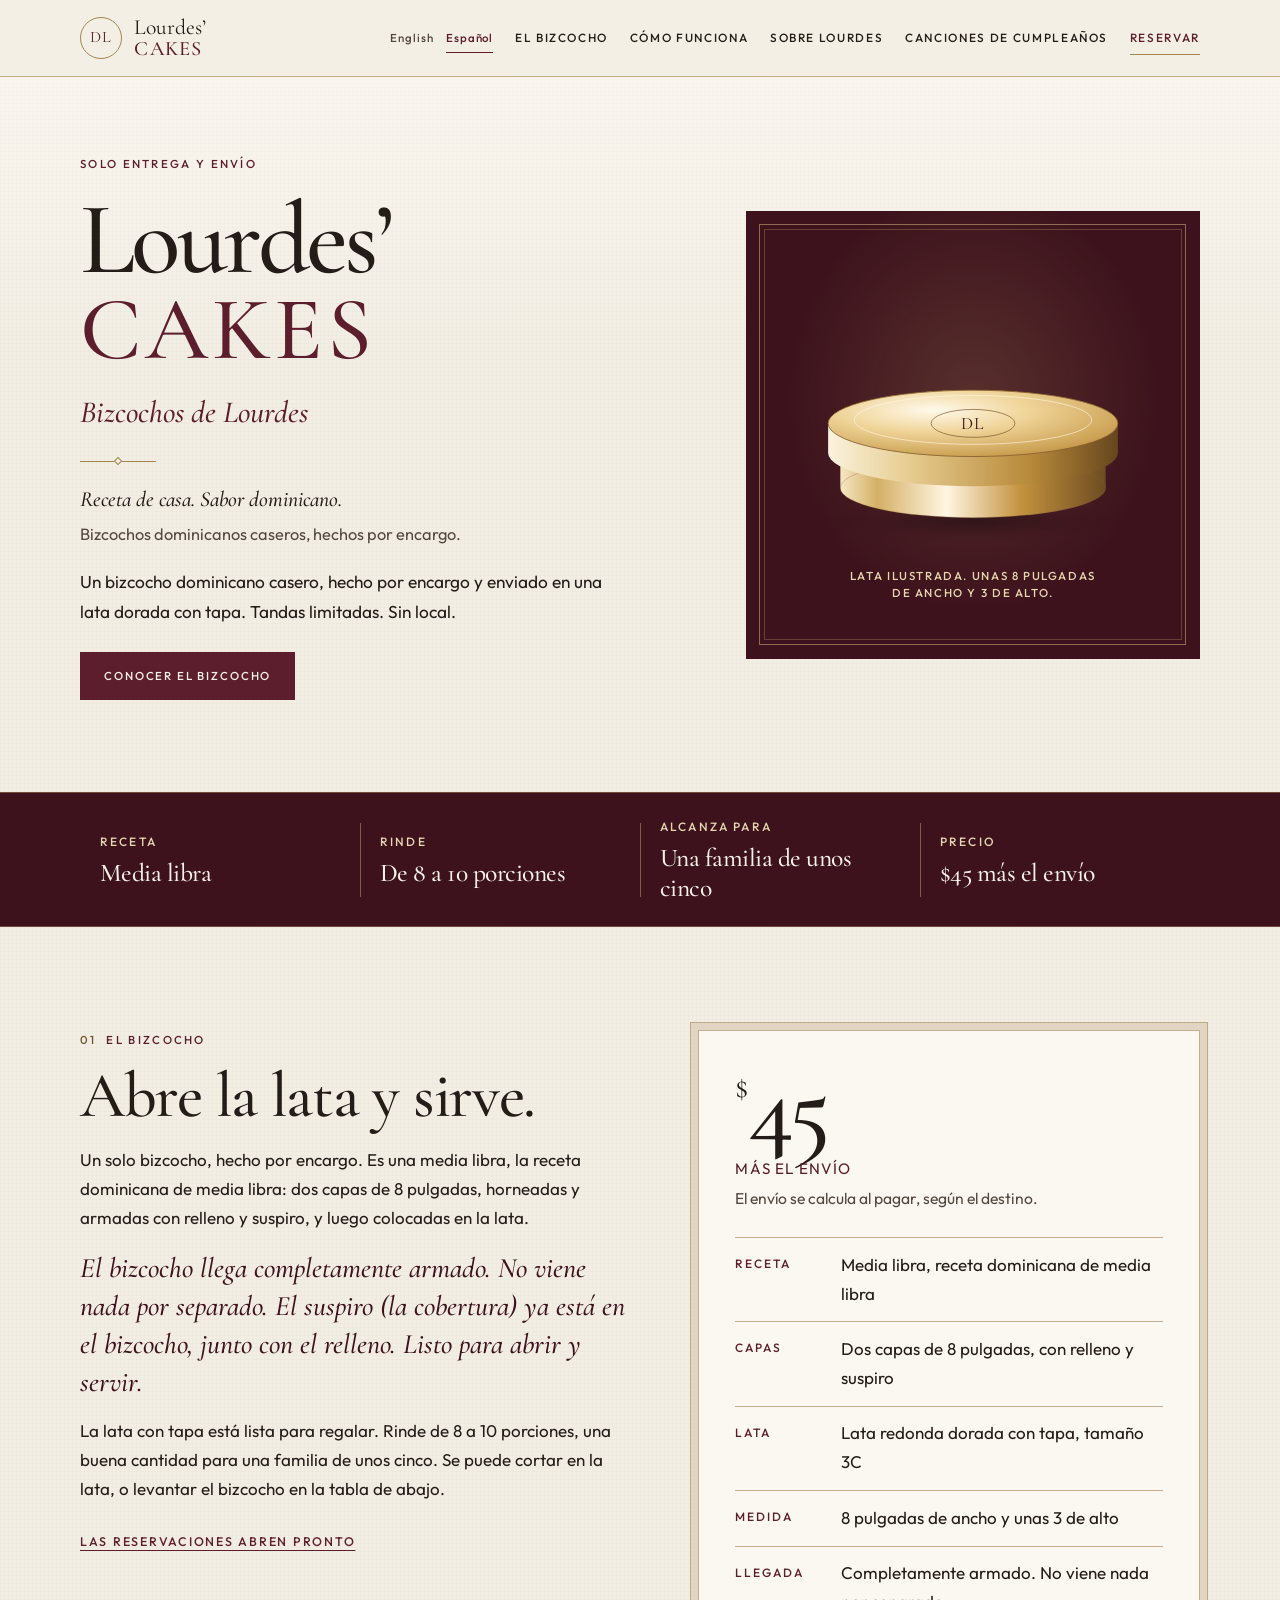
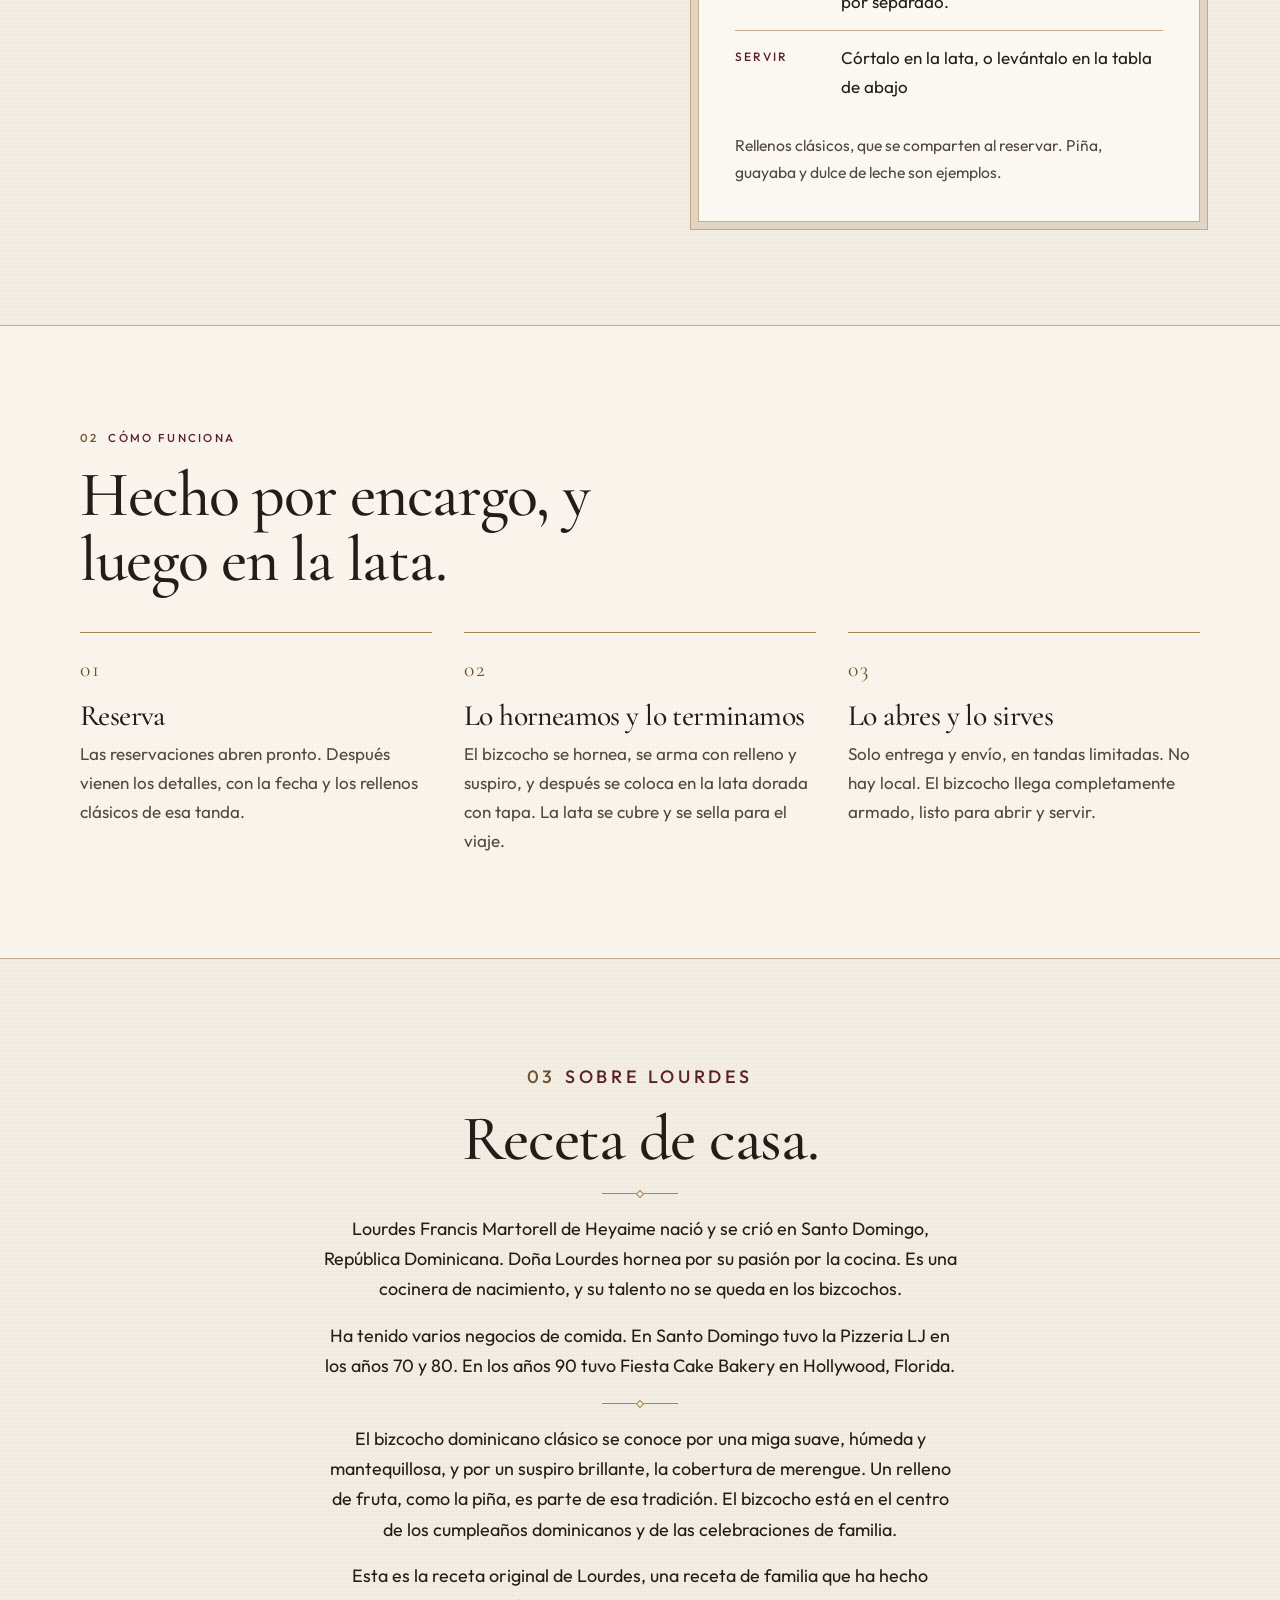
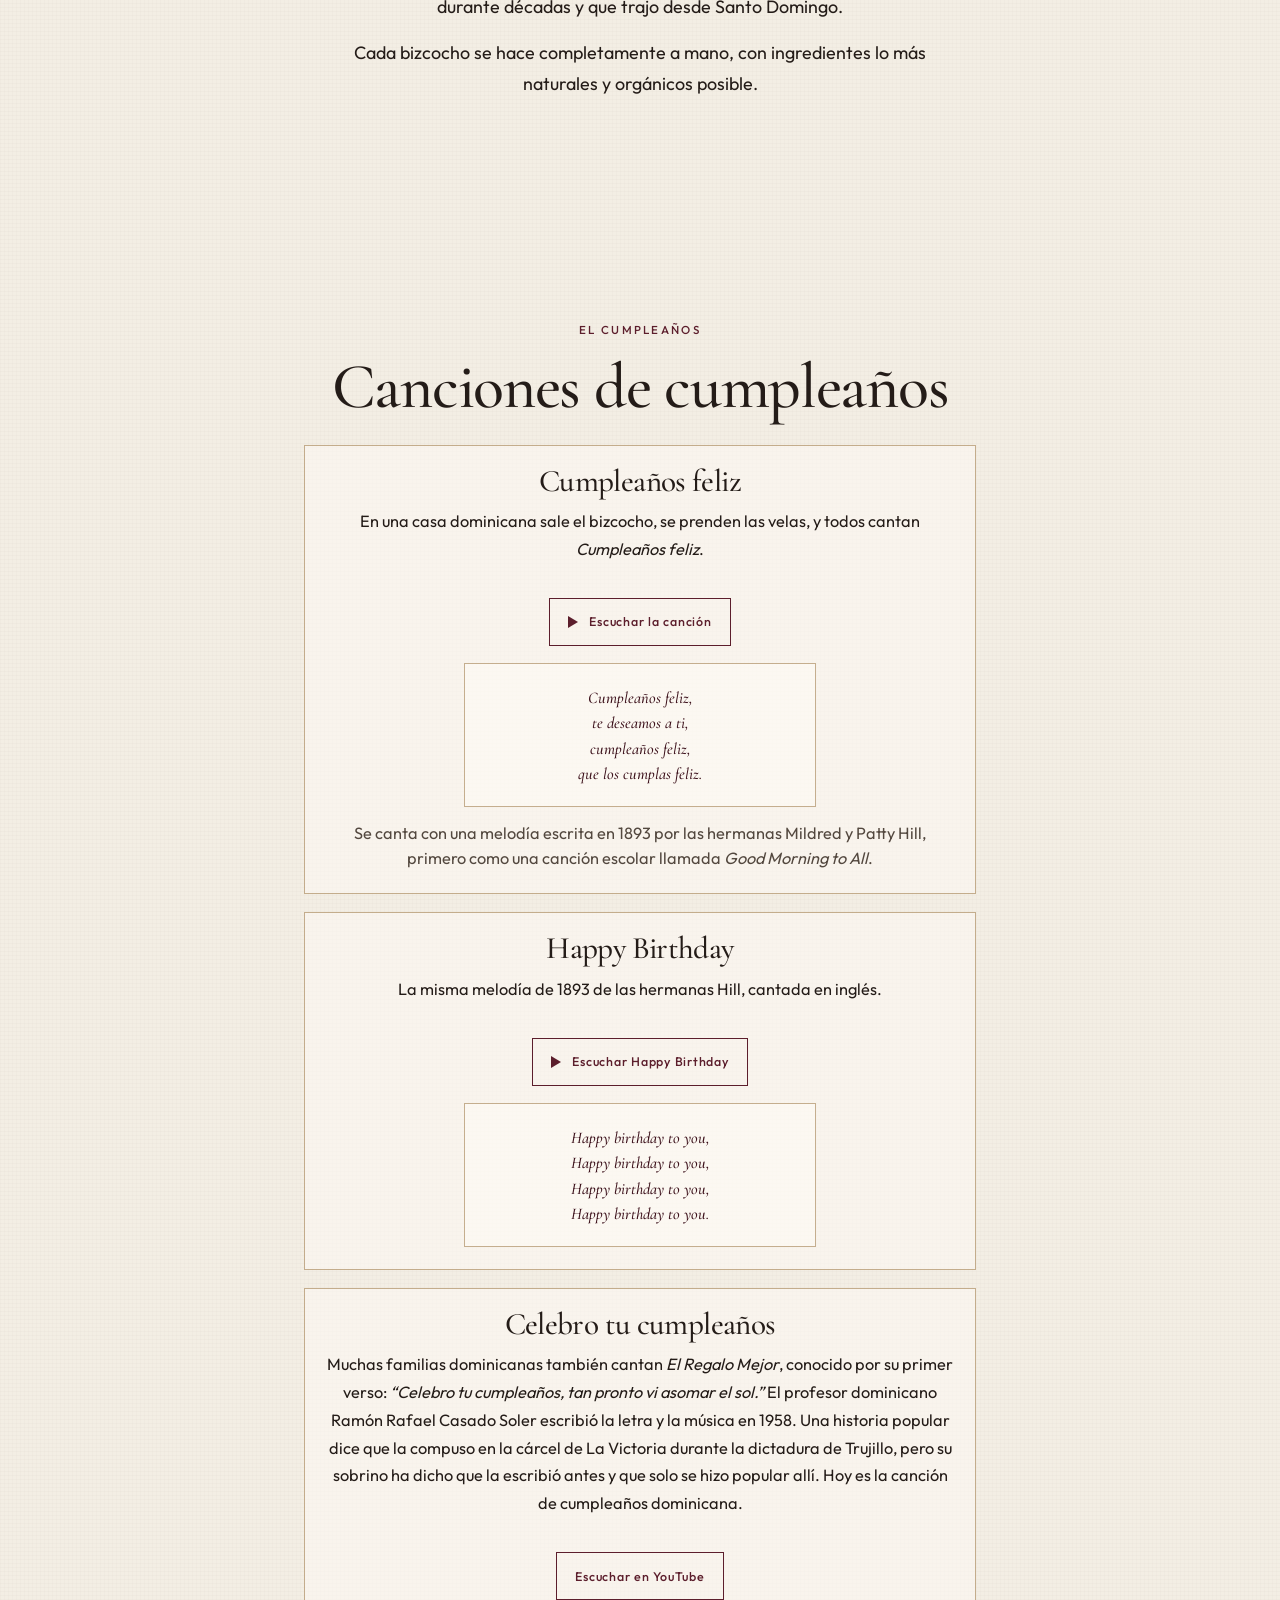
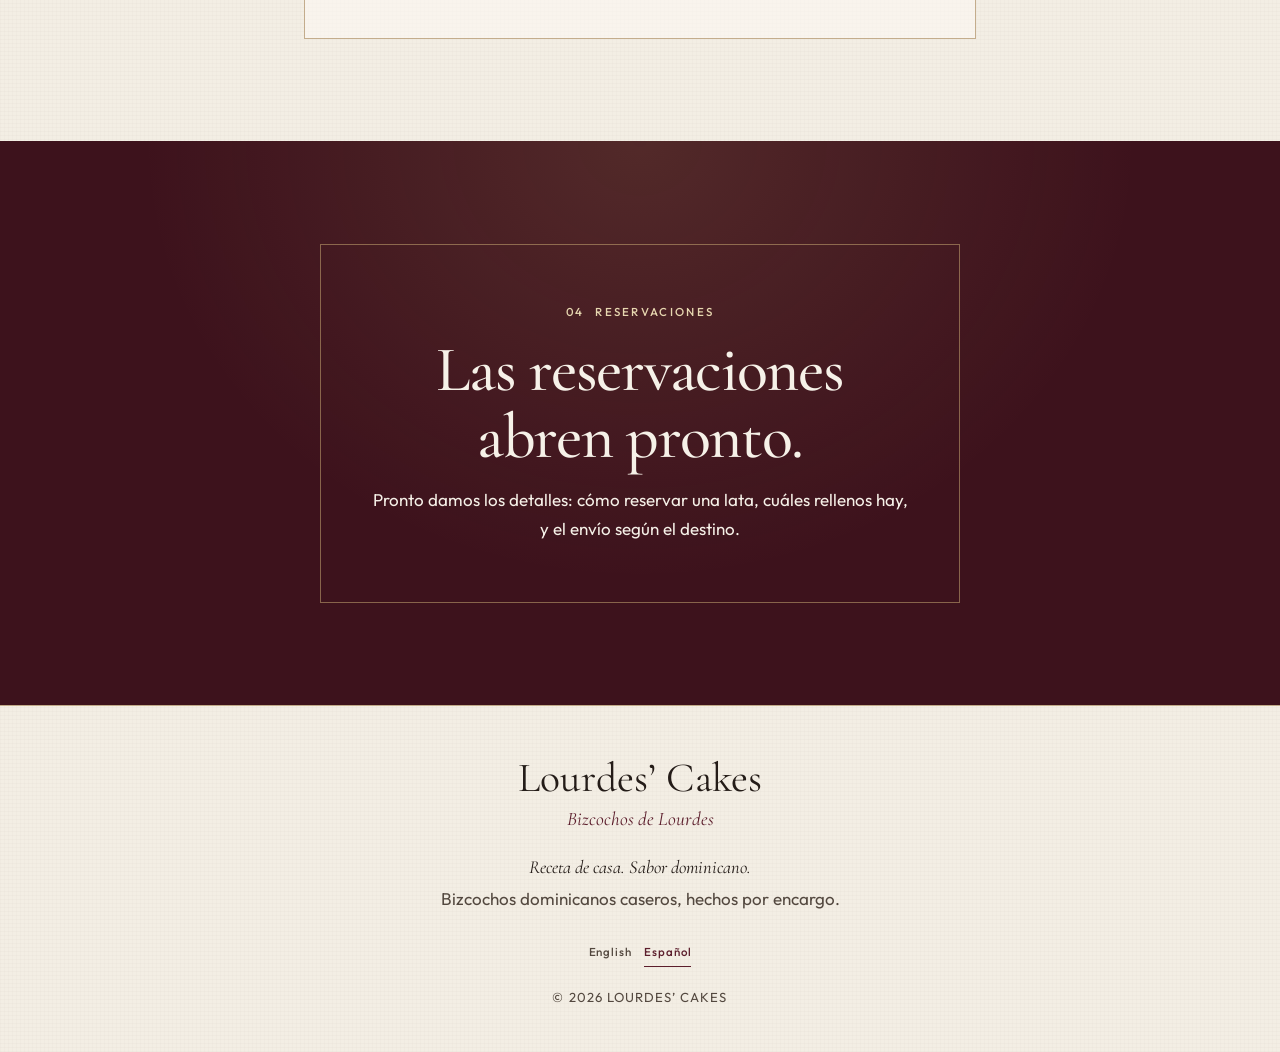
==== commit 17721cb1: "Rename the public brand to Lourdes’ Cakes. The wordmark, titles, social tags, footer, and social ima" ====
--- a/es/index.html
+++ b/es/index.html
@@ -3,7 +3,7 @@
 <head>
   <meta charset="utf-8">
   <meta name="viewport" content="width=device-width, initial-scale=1">
-  <title>Cakes by Lourdes | Bizcochos dominicanos caseros</title>
+  <title>Lourdes’ Cakes | Bizcochos dominicanos caseros</title>
   <meta name="description" content="Bizcochos dominicanos caseros, hechos por encargo. Una media libra llega completamente armada en una lata dorada con tapa. $45 más el envío.">
   <link rel="canonical" href="https://cakesbylourdes.salimheyaime.com/es/">
   <link rel="alternate" hreflang="en" href="https://cakesbylourdes.salimheyaime.com/">
@@ -12,19 +12,19 @@
   <meta property="og:type" content="website">
   <meta property="og:locale" content="es_US">
   <meta property="og:locale:alternate" content="en_US">
-  <meta property="og:site_name" content="Cakes by Lourdes">
-  <meta property="og:title" content="Cakes by Lourdes">
+  <meta property="og:site_name" content="Lourdes’ Cakes">
+  <meta property="og:title" content="Lourdes’ Cakes">
   <meta property="og:description" content="Bizcochos dominicanos caseros, hechos por encargo. Una media libra llega completamente armada en una lata dorada con tapa. $45 más el envío.">
   <meta property="og:url" content="https://cakesbylourdes.salimheyaime.com/es/">
   <meta property="og:image" content="https://cakesbylourdes.salimheyaime.com/og.png">
   <meta property="og:image:width" content="1200">
   <meta property="og:image:height" content="630">
-  <meta property="og:image:alt" content="Cakes by Lourdes, en letra serif sobre una tarjeta color crema y vino. No es una fotografía.">
+  <meta property="og:image:alt" content="Lourdes’ Cakes, en letra serif sobre una tarjeta color crema y vino. No es una fotografía.">
   <meta name="twitter:card" content="summary_large_image">
-  <meta name="twitter:title" content="Cakes by Lourdes">
+  <meta name="twitter:title" content="Lourdes’ Cakes">
   <meta name="twitter:description" content="Bizcochos dominicanos caseros, hechos por encargo. Una media libra llega completamente armada en una lata dorada con tapa. $45 más el envío.">
   <meta name="twitter:image" content="https://cakesbylourdes.salimheyaime.com/og.png">
-  <meta name="twitter:image:alt" content="Cakes by Lourdes, en letra serif sobre una tarjeta color crema y vino. No es una fotografía.">
+  <meta name="twitter:image:alt" content="Lourdes’ Cakes, en letra serif sobre una tarjeta color crema y vino. No es una fotografía.">
   <meta name="theme-color" content="#3d121c">
   <link rel="icon" href="../favicon.svg" type="image/svg+xml">
   <link rel="icon" href="../favicon-32.png" type="image/png" sizes="32x32">
@@ -43,8 +43,8 @@
       <a class="brand" href="#top">
         <span class="monogram" aria-hidden="true">DL</span>
         <span class="brand-text">
-          <span class="brand-kicker"><span class="brand-cakes">Cakes</span> <span class="brand-by">by</span></span>
-          <span class="brand-name">Lourdes</span>
+          <span class="brand-name">Lourdes’</span>
+          <span class="brand-kicker"><span class="brand-cakes">Cakes</span></span>
         </span>
       </a>
       <nav class="lang-switch" aria-label="Idioma">
@@ -76,8 +76,8 @@
         <div class="hero-copy">
           <p class="eyebrow">Solo entrega y envío</p>
           <h1 id="hero-title">
-            <span class="h1-kicker"><span class="h1-cakes">Cakes</span> <span class="h1-by">by</span></span>
-            <span class="h1-name">Lourdes</span>
+            <span class="h1-name">Lourdes’</span>
+            <span class="h1-kicker"><span class="h1-cakes">Cakes</span></span>
           </h1>
           <p class="hero-es">Bizcochos de Lourdes</p>
           <div class="rule rule-start" aria-hidden="true"><span></span></div>
@@ -303,7 +303,7 @@
 
   <footer class="site-footer">
     <div class="wrap footer-inner">
-      <p class="footer-brand">Cakes by Lourdes</p>
+      <p class="footer-brand">Lourdes’ Cakes</p>
       <p class="footer-es">Bizcochos de Lourdes</p>
       <p class="footer-tag">
         <span>Receta de casa. Sabor dominicano.</span>
@@ -313,7 +313,7 @@
         <a href="/" hreflang="en" lang="en">English</a>
         <a href="/es/" hreflang="es" lang="es" aria-current="page">Español</a>
       </nav>
-      <p class="legal">© 2026 Cakes by Lourdes</p>
+      <p class="legal">© 2026 Lourdes’ Cakes</p>
     </div>
   </footer>
 
--- a/styles.css
+++ b/styles.css
@@ -249,7 +249,8 @@
   display: flex;
   align-items: baseline;
   gap: 0.28rem;
-  margin-bottom: 0.12rem;
+  margin-top: 0.08rem;
+  margin-bottom: 0;
   color: var(--wine);
   white-space: nowrap;
 }
@@ -274,6 +275,7 @@
 .brand-name {
   font-family: var(--serif);
   font-size: 1.35rem;
+  line-height: 1;
   color: var(--ink);
 }
 
@@ -350,7 +352,7 @@
   display: flex;
   align-items: baseline;
   gap: 0.45rem;
-  margin: 0 0 0.28rem;
+  margin: 0.15rem 0 0;
   color: var(--wine);
 }
 
@@ -375,7 +377,7 @@
   display: block;
   font-weight: 500;
   font-size: clamp(4.4rem, 8vw, 7.15rem);
-  line-height: 0.92;
+  line-height: 1;
   letter-spacing: -0.035em;
 }
 
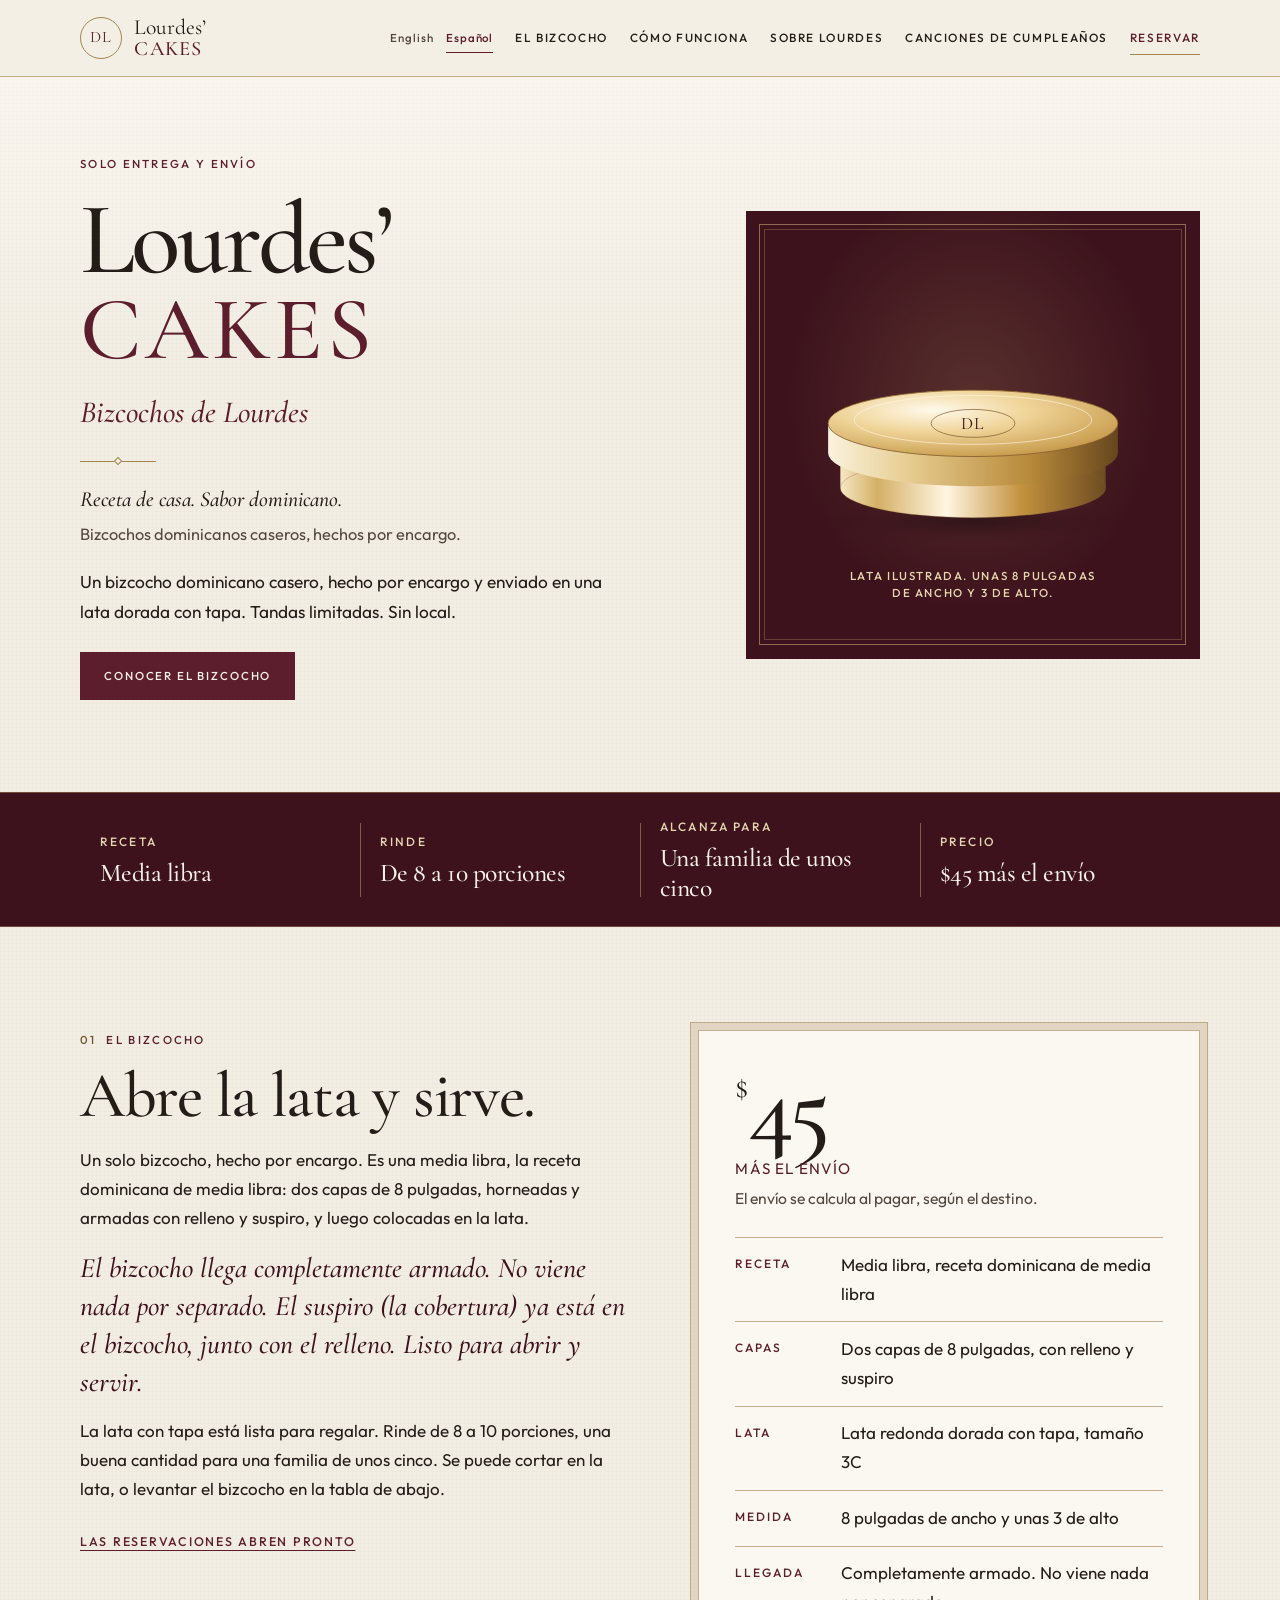
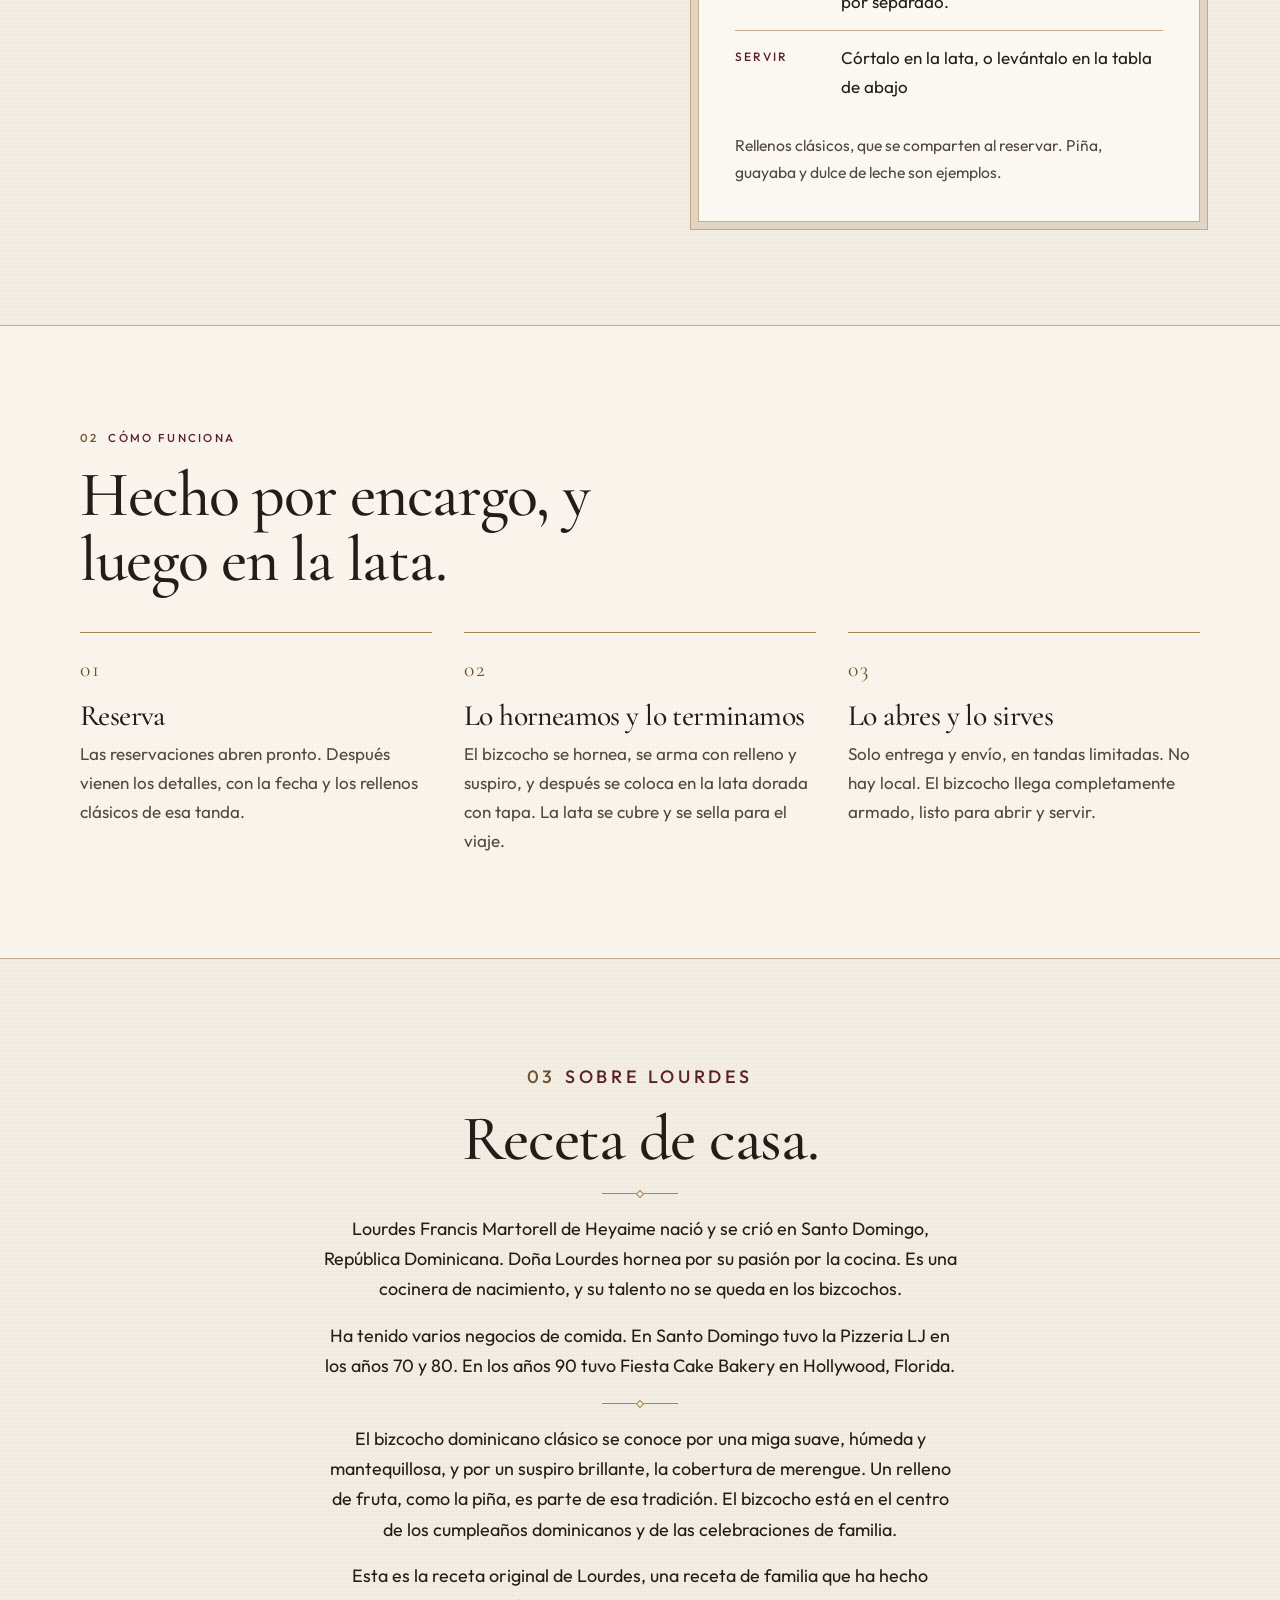
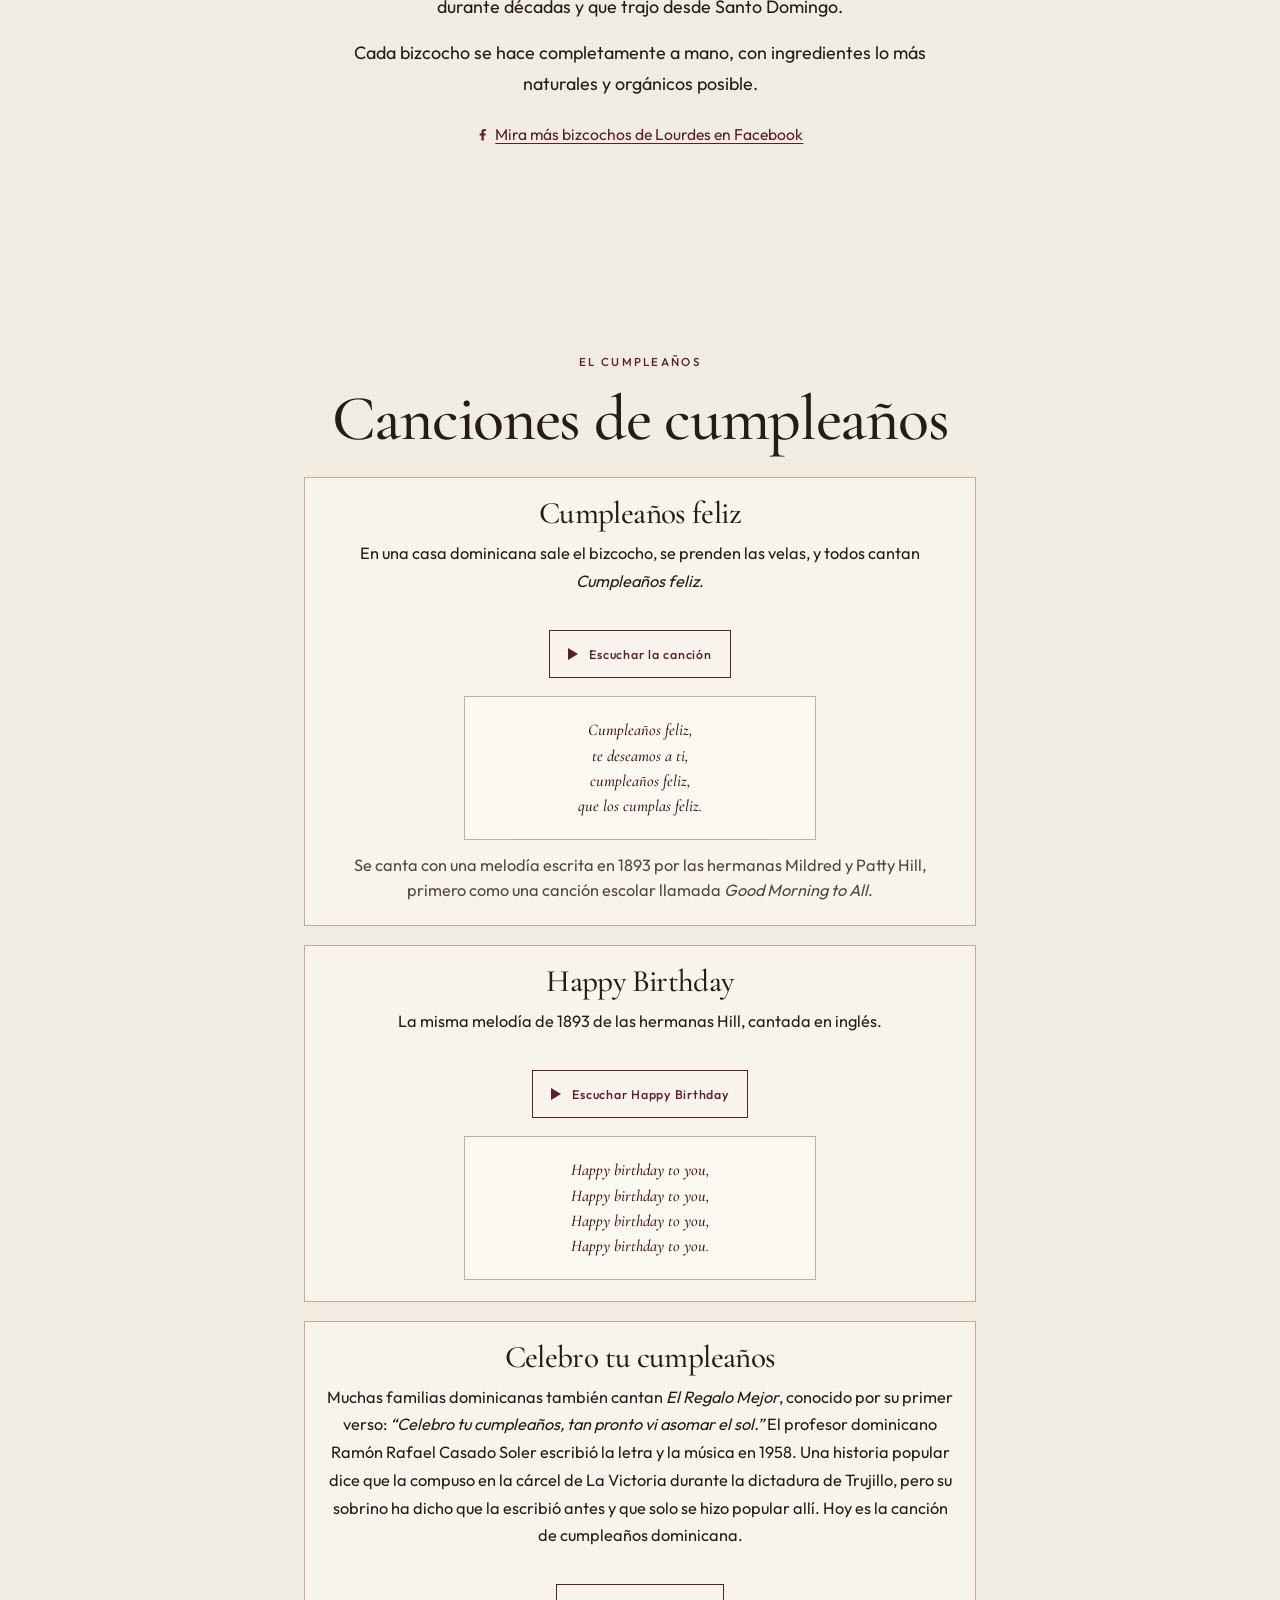
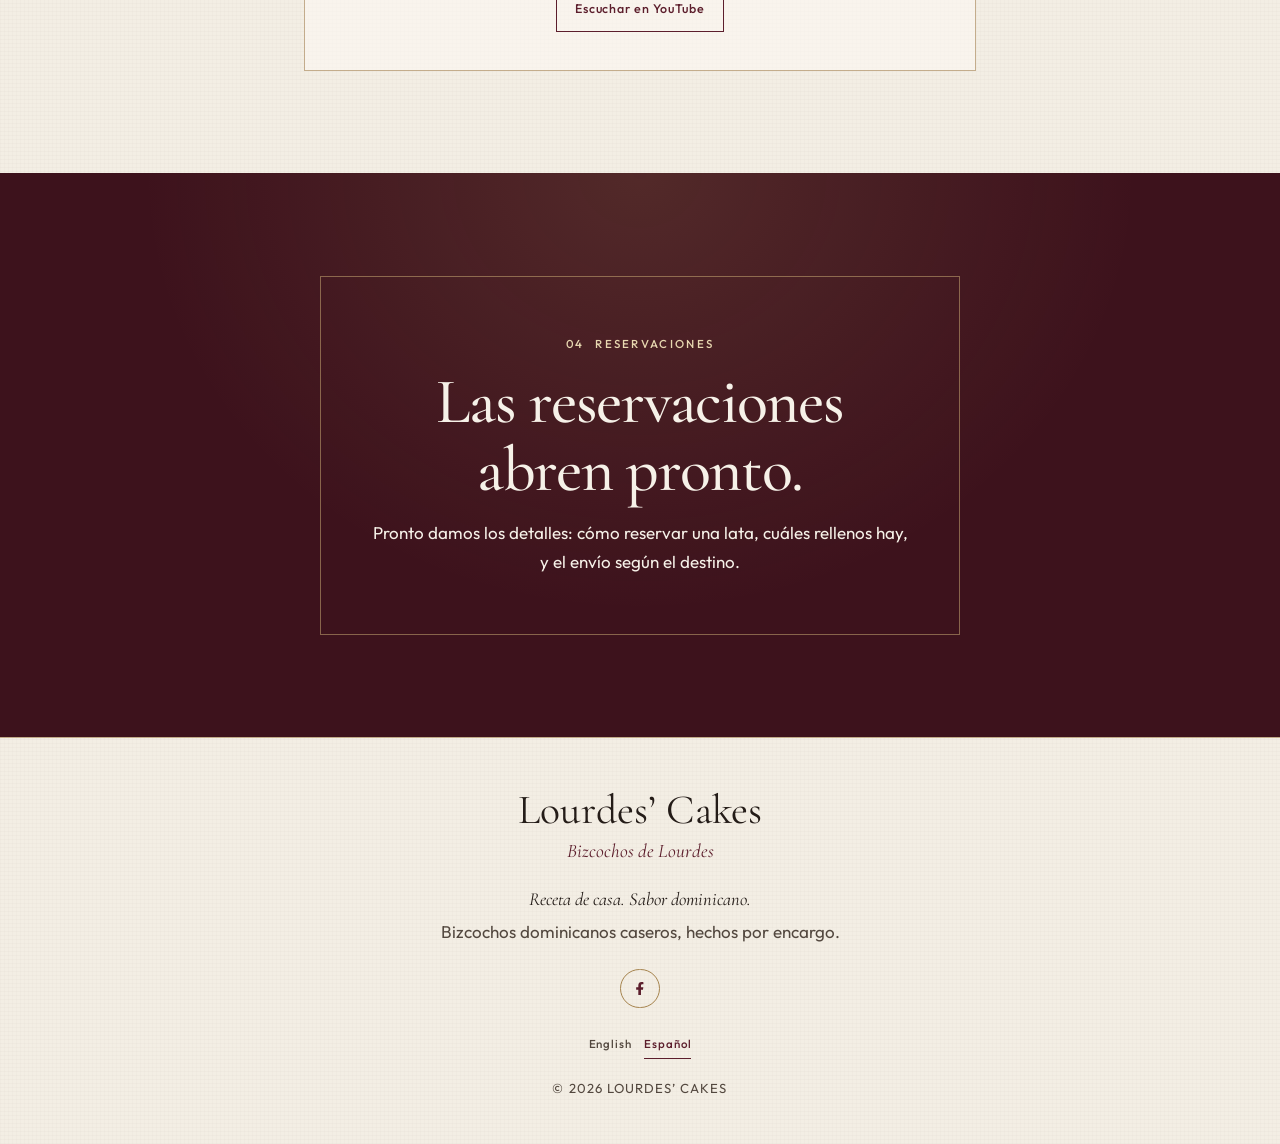
==== commit 2b95aedd: "Link Lourdes’ Cakes on Facebook. The footer has an icon, and the About section has a short line on t" ====
--- a/es/index.html
+++ b/es/index.html
@@ -239,6 +239,7 @@
         <p>El bizcocho dominicano clásico se conoce por una miga suave, húmeda y mantequillosa, y por un suspiro brillante, la cobertura de merengue. Un relleno de fruta, como la piña, es parte de esa tradición. El bizcocho está en el centro de los cumpleaños dominicanos y de las celebraciones de familia.</p>
         <p>Esta es la receta original de Lourdes, una receta de familia que ha hecho durante décadas y que trajo desde Santo Domingo.</p>
         <p>Cada bizcocho se hace completamente a mano, con ingredientes lo más naturales y orgánicos posible.</p>
+        <p class="story-facebook"><a href="https://www.facebook.com/bestcakeinsouthflorida" target="_blank" rel="noopener"><svg class="fb-icon" viewBox="0 0 320 512" aria-hidden="true" focusable="false"><path fill="currentColor" d="M279.14 288l14.22-92.66h-88.91v-60.13c0-25.35 12.42-50.06 52.24-50.06h40.42V6.26S260.43 0 225.36 0c-73.22 0-121.08 44.38-121.08 124.72v70.62H22.89V288h81.39v224h100.17V288z"/></svg>Mira más bizcochos de Lourdes en Facebook<span class="sr-only"> (se abre en una pestaña nueva)</span></a></p>
       </div>
     </section>
 
@@ -309,6 +310,7 @@
         <span>Receta de casa. Sabor dominicano.</span>
         <span>Bizcochos dominicanos caseros, hechos por encargo.</span>
       </p>
+      <p class="footer-social"><a class="footer-facebook" href="https://www.facebook.com/bestcakeinsouthflorida" target="_blank" rel="noopener" aria-label="Lourdes’ Cakes en Facebook (se abre en una pestaña nueva)"><svg viewBox="0 0 320 512" aria-hidden="true" focusable="false"><path fill="currentColor" d="M279.14 288l14.22-92.66h-88.91v-60.13c0-25.35 12.42-50.06 52.24-50.06h40.42V6.26S260.43 0 225.36 0c-73.22 0-121.08 44.38-121.08 124.72v70.62H22.89V288h81.39v224h100.17V288z"/></svg></a></p>
       <nav class="lang-switch lang-switch-footer" aria-label="Idioma">
         <a href="/" hreflang="en" lang="en">English</a>
         <a href="/es/" hreflang="es" lang="es" aria-current="page">Español</a>
--- a/styles.css
+++ b/styles.css
@@ -711,6 +711,23 @@
   font-size: 1.12rem;
 }
 
+.story-inner p.story-facebook {
+  margin: 1.35rem 0 0;
+  font-size: 0.98rem;
+}
+
+.story-facebook a {
+  color: var(--wine);
+  text-underline-offset: 0.18em;
+}
+
+.fb-icon {
+  width: 0.72rem;
+  height: 0.72rem;
+  margin-right: 0.45rem;
+  vertical-align: -0.05em;
+}
+
 .story-es {
   margin-bottom: 0;
   font-family: var(--serif);
@@ -924,6 +941,33 @@
   font-style: italic;
   font-size: 1.15rem;
   color: var(--ink);
+}
+
+.footer-social {
+  margin: 0 0 1.25rem;
+}
+
+.footer-facebook {
+  display: inline-flex;
+  align-items: center;
+  justify-content: center;
+  width: 2.45rem;
+  height: 2.45rem;
+  border: 1px solid var(--gold-line);
+  border-radius: 50%;
+  color: var(--wine);
+  text-decoration: none;
+}
+
+.footer-facebook:hover {
+  background: var(--wine);
+  border-color: var(--wine);
+  color: var(--cream);
+}
+
+.footer-facebook svg {
+  width: 0.85rem;
+  height: 0.85rem;
 }
 
 .legal {
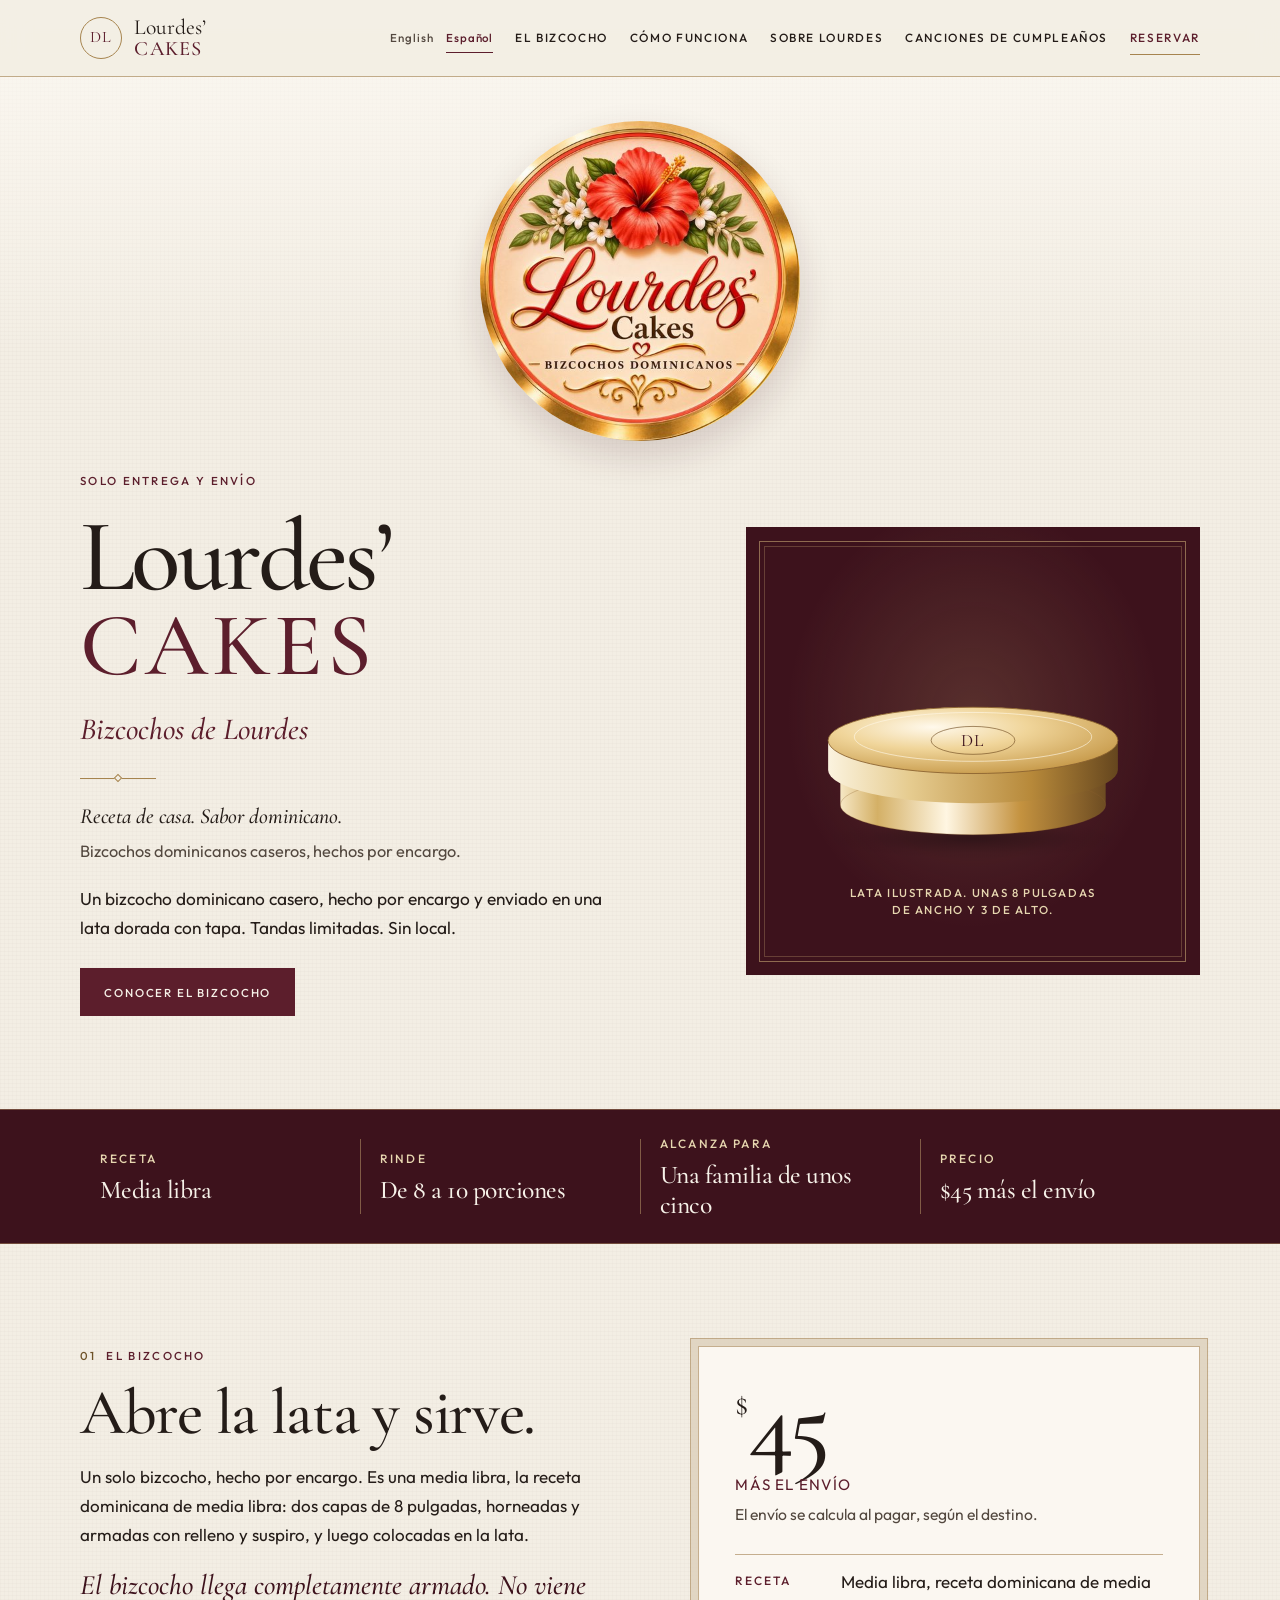
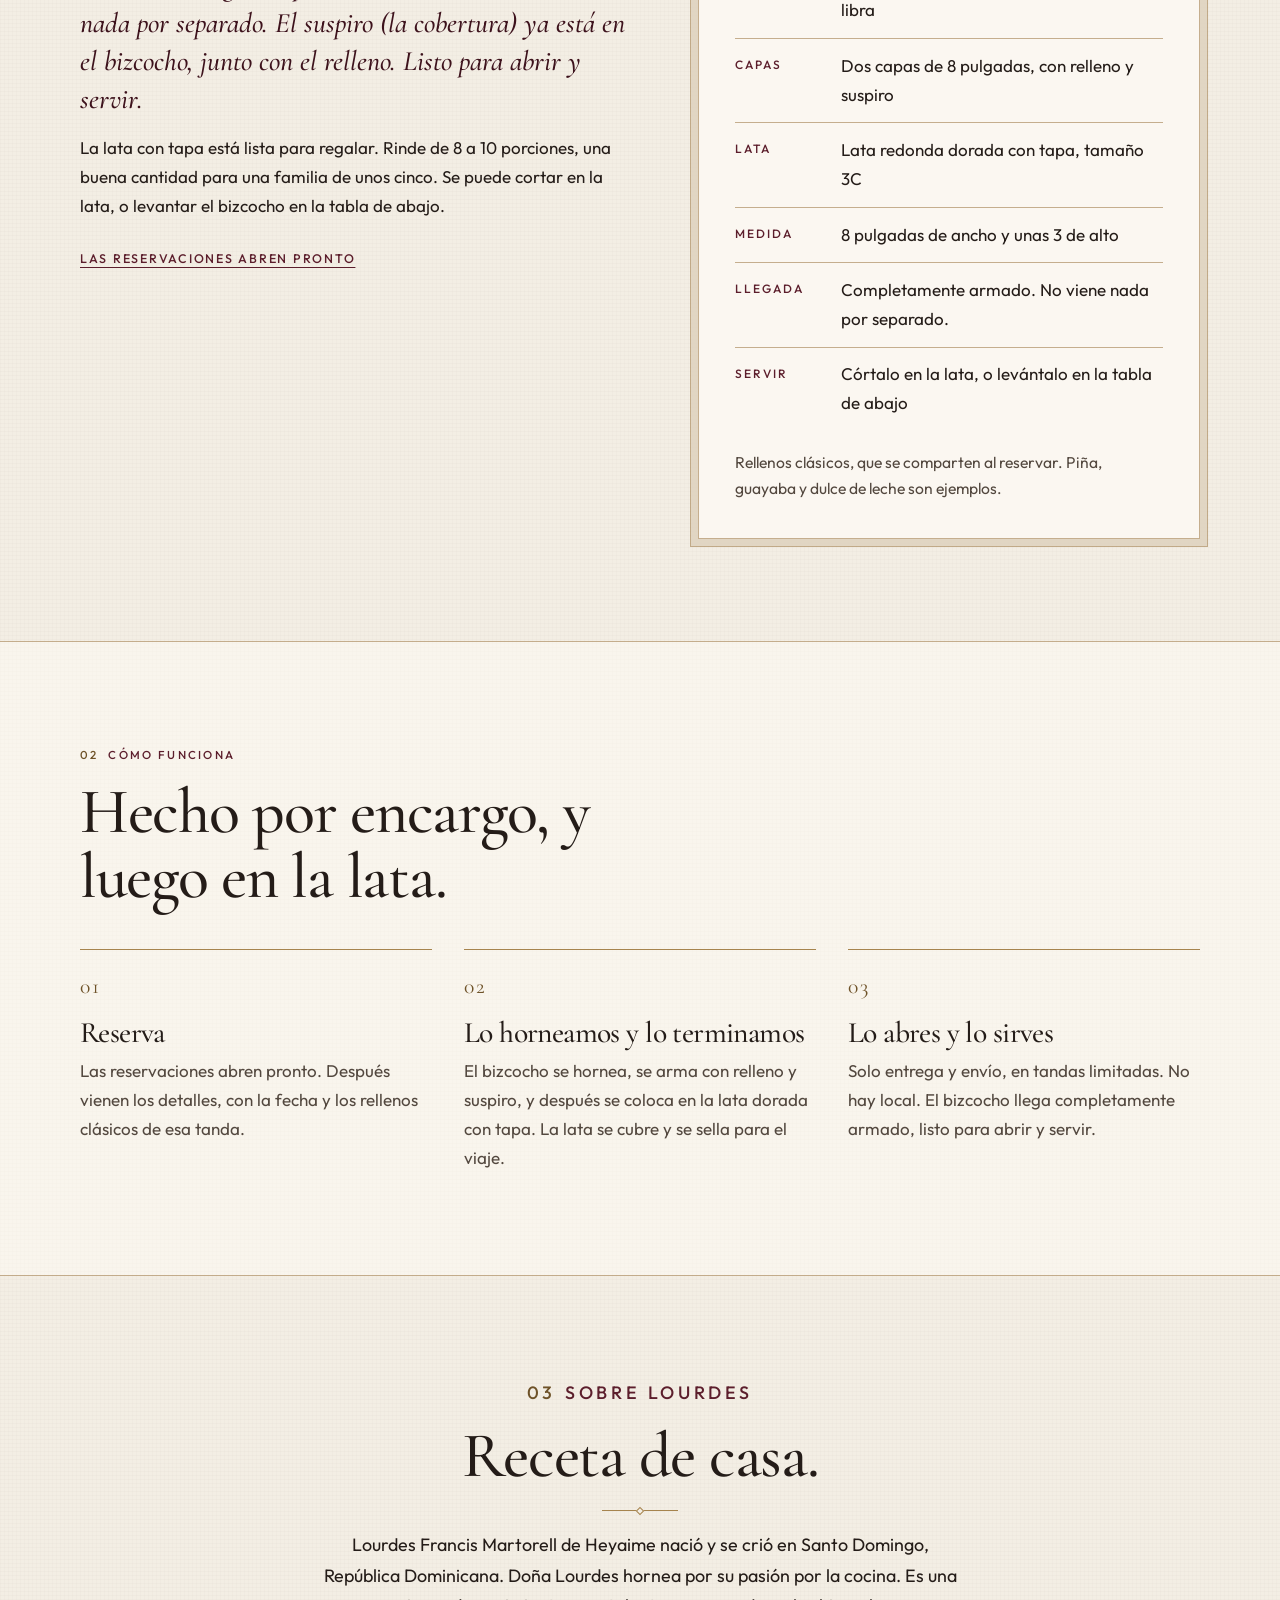
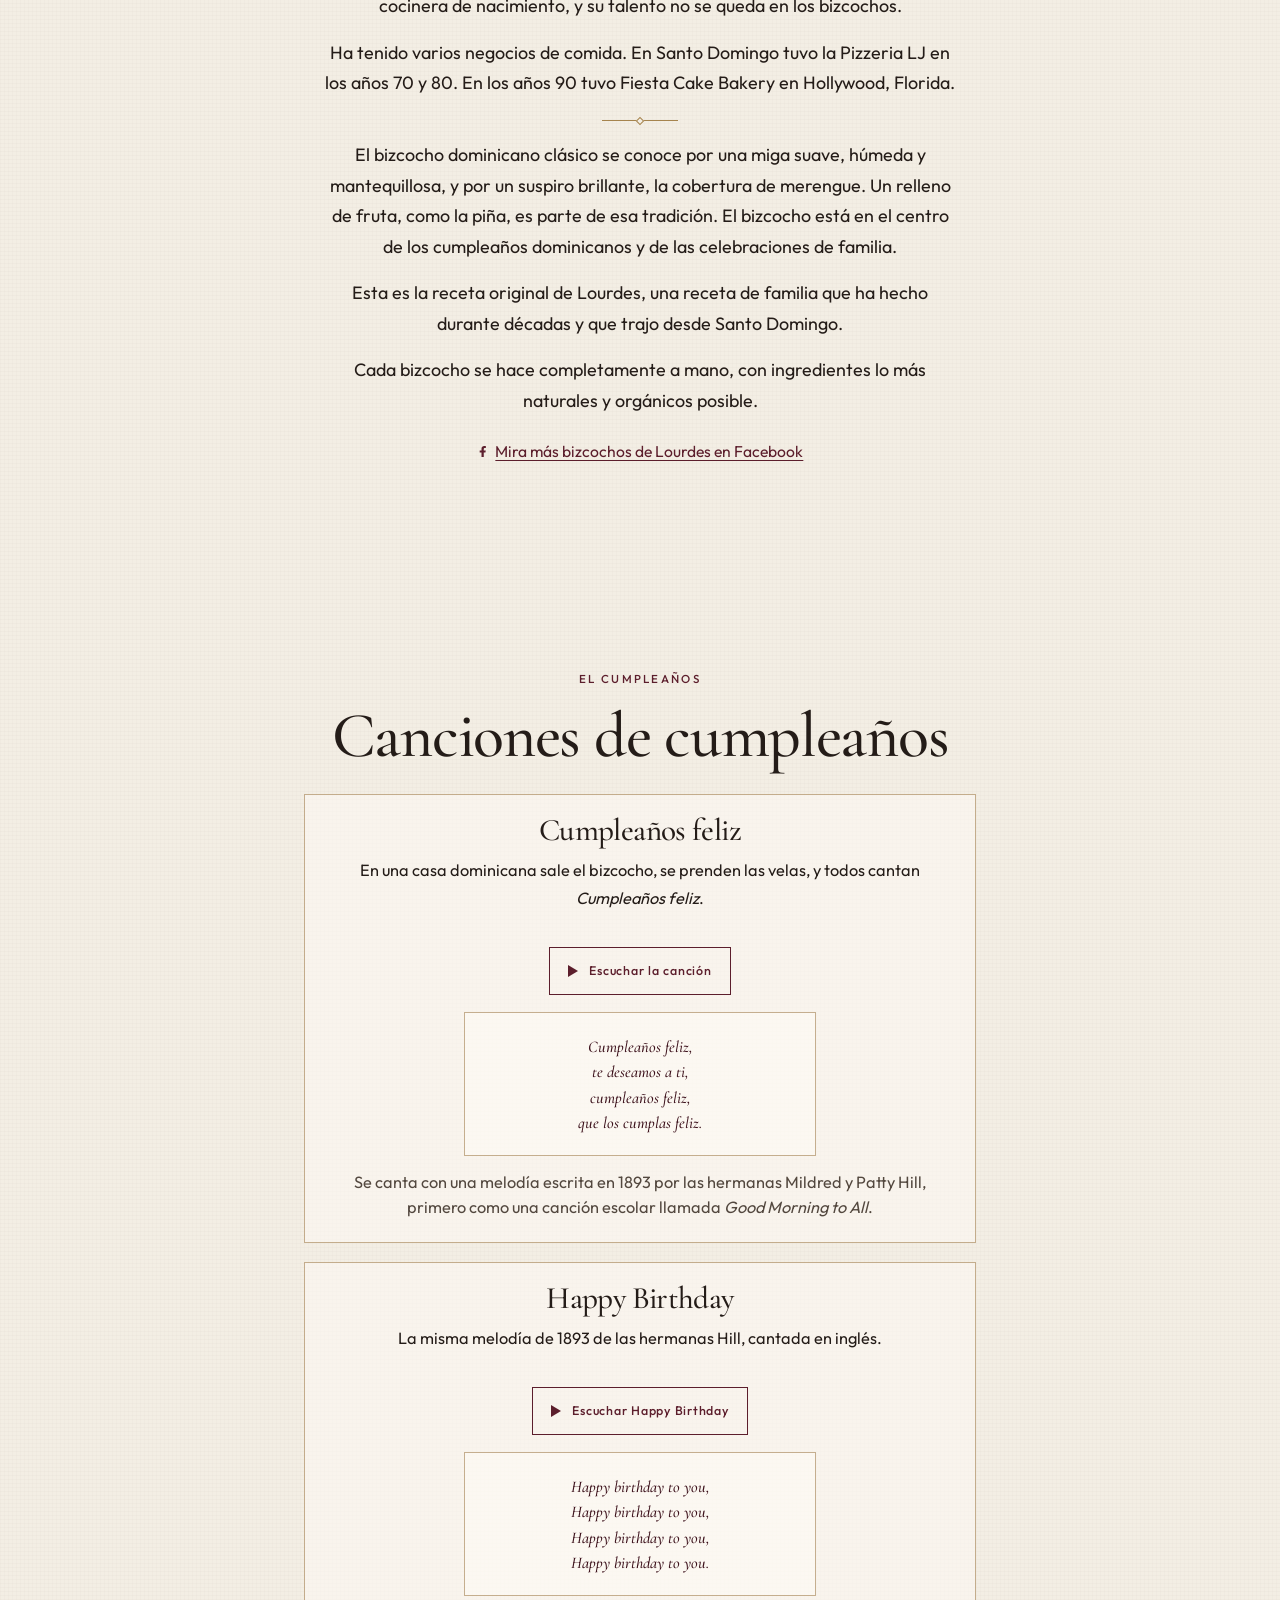
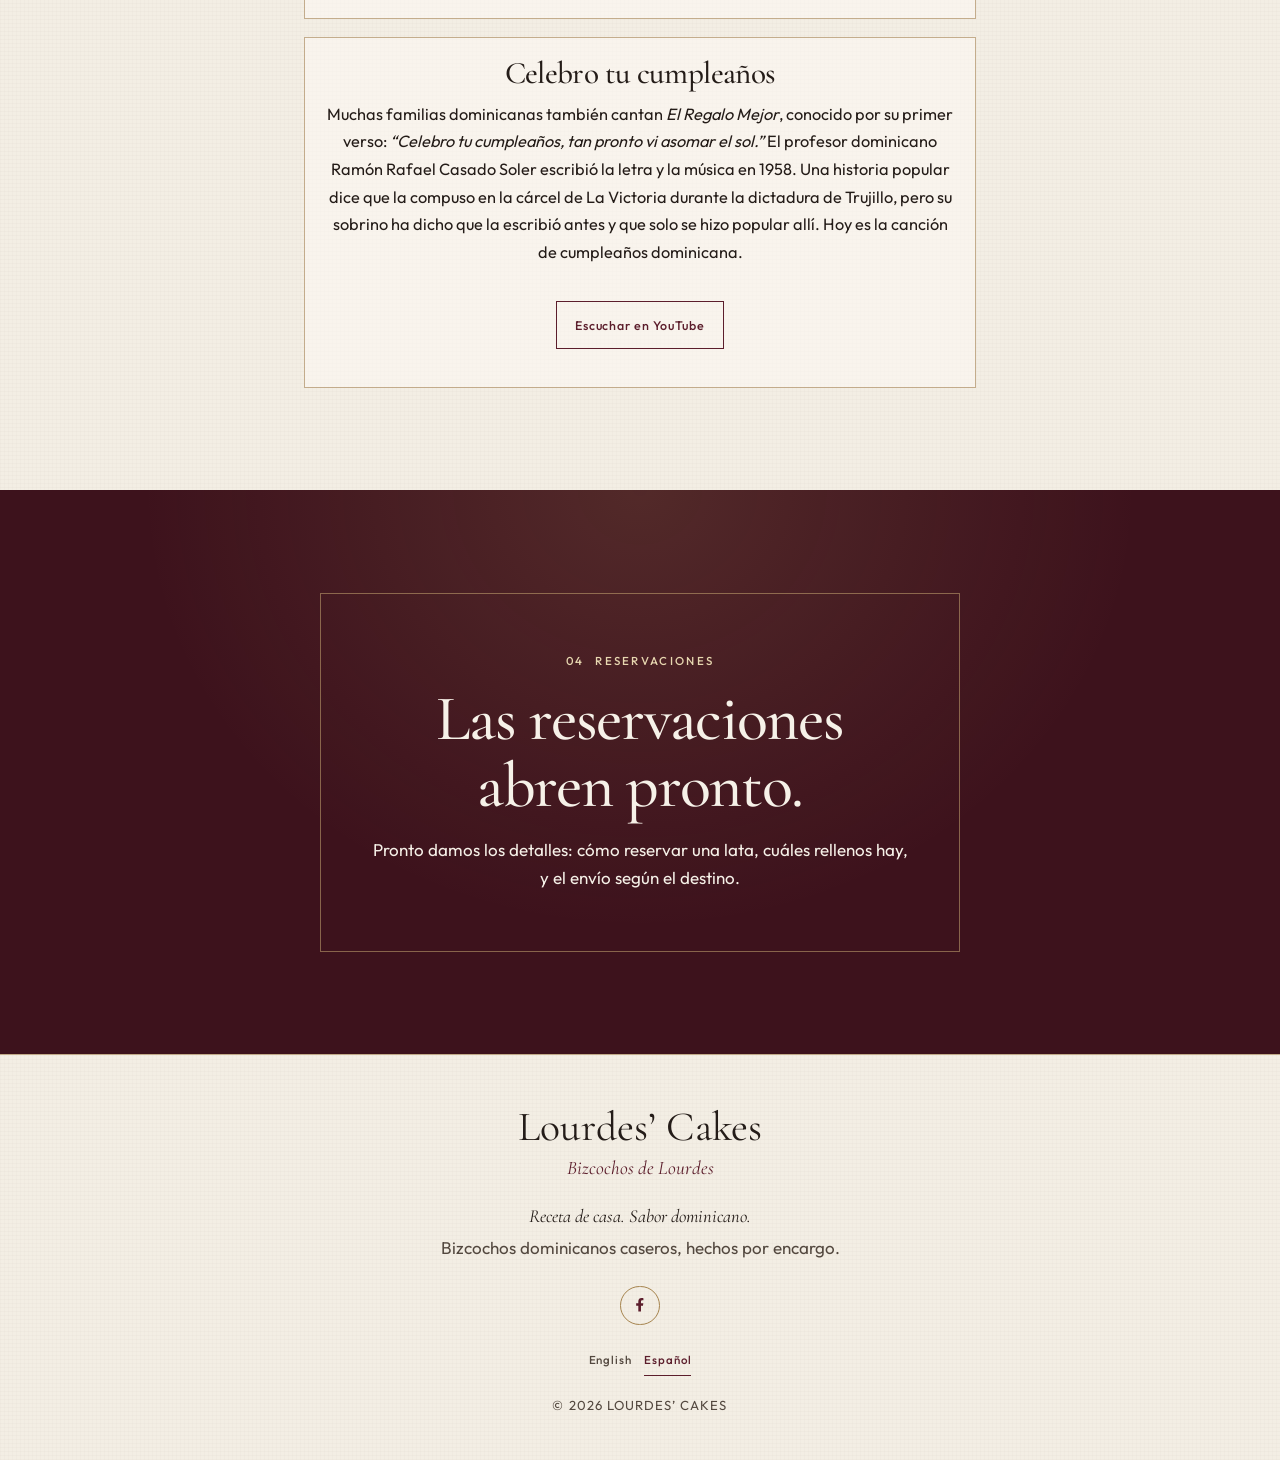
==== commit e34c4934: "Show the tin logo in the hero. The approved lid image now lives in assets, with a smaller file for t" ====
--- a/es/index.html
+++ b/es/index.html
@@ -72,7 +72,11 @@
 
   <main id="top" tabindex="-1">
     <section class="hero" aria-labelledby="hero-title">
-      <div class="wrap hero-grid">
+      <div class="wrap">
+        <div class="hero-logo">
+          <img src="../assets/logo-tin-480.jpg" srcset="../assets/logo-tin-480.jpg 480w, ../assets/logo-tin.jpg 800w" sizes="(max-width: 560px) 52vw, 320px" width="480" height="480" alt="Lourdes’ Cakes, Bizcochos Dominicanos, logo de lata dorada con una cayena roja">
+        </div>
+        <div class="hero-grid">
         <div class="hero-copy">
           <p class="eyebrow">Solo entrega y envío</p>
           <h1 id="hero-title">
@@ -132,6 +136,7 @@
           </svg>
           <figcaption>Lata ilustrada. Unas 8 pulgadas de ancho y 3 de alto.</figcaption>
         </figure>
+        </div>
       </div>
     </section>
 
--- a/styles.css
+++ b/styles.css
@@ -338,7 +338,21 @@
 }
 
 .hero {
-  padding: clamp(2.75rem, 6vw, 5.25rem) 0 clamp(3rem, 6vw, 5rem);
+  padding: clamp(1.6rem, 3.5vw, 2.75rem) 0 clamp(3rem, 6vw, 5rem);
+}
+
+.hero-logo {
+  width: clamp(11.5rem, 52vw, 20rem);
+  margin: 0 auto clamp(1.15rem, 2.6vw, 1.85rem);
+}
+
+.hero-logo img {
+  display: block;
+  width: 100%;
+  height: auto;
+  border-radius: 50%;
+  object-fit: cover;
+  box-shadow: 0 16px 36px rgba(61, 18, 28, 0.16);
 }
 
 .hero-grid {
